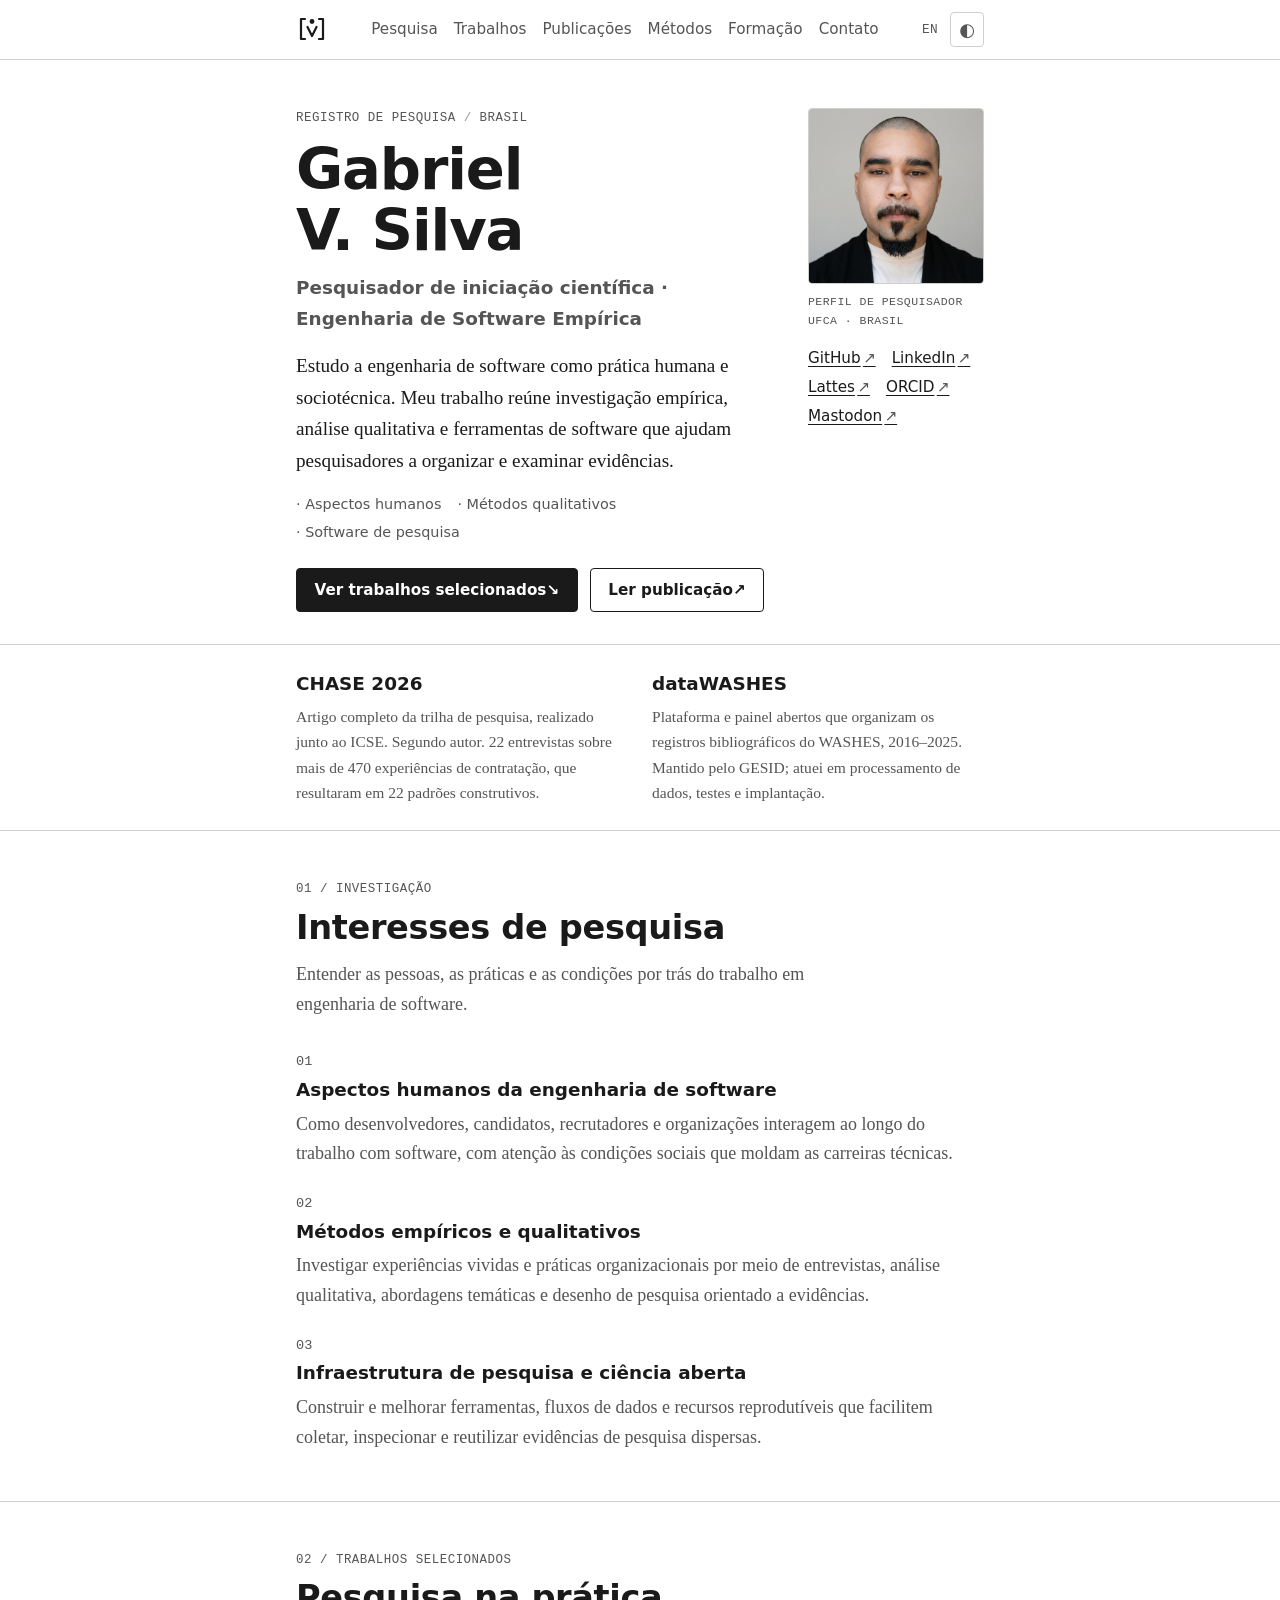
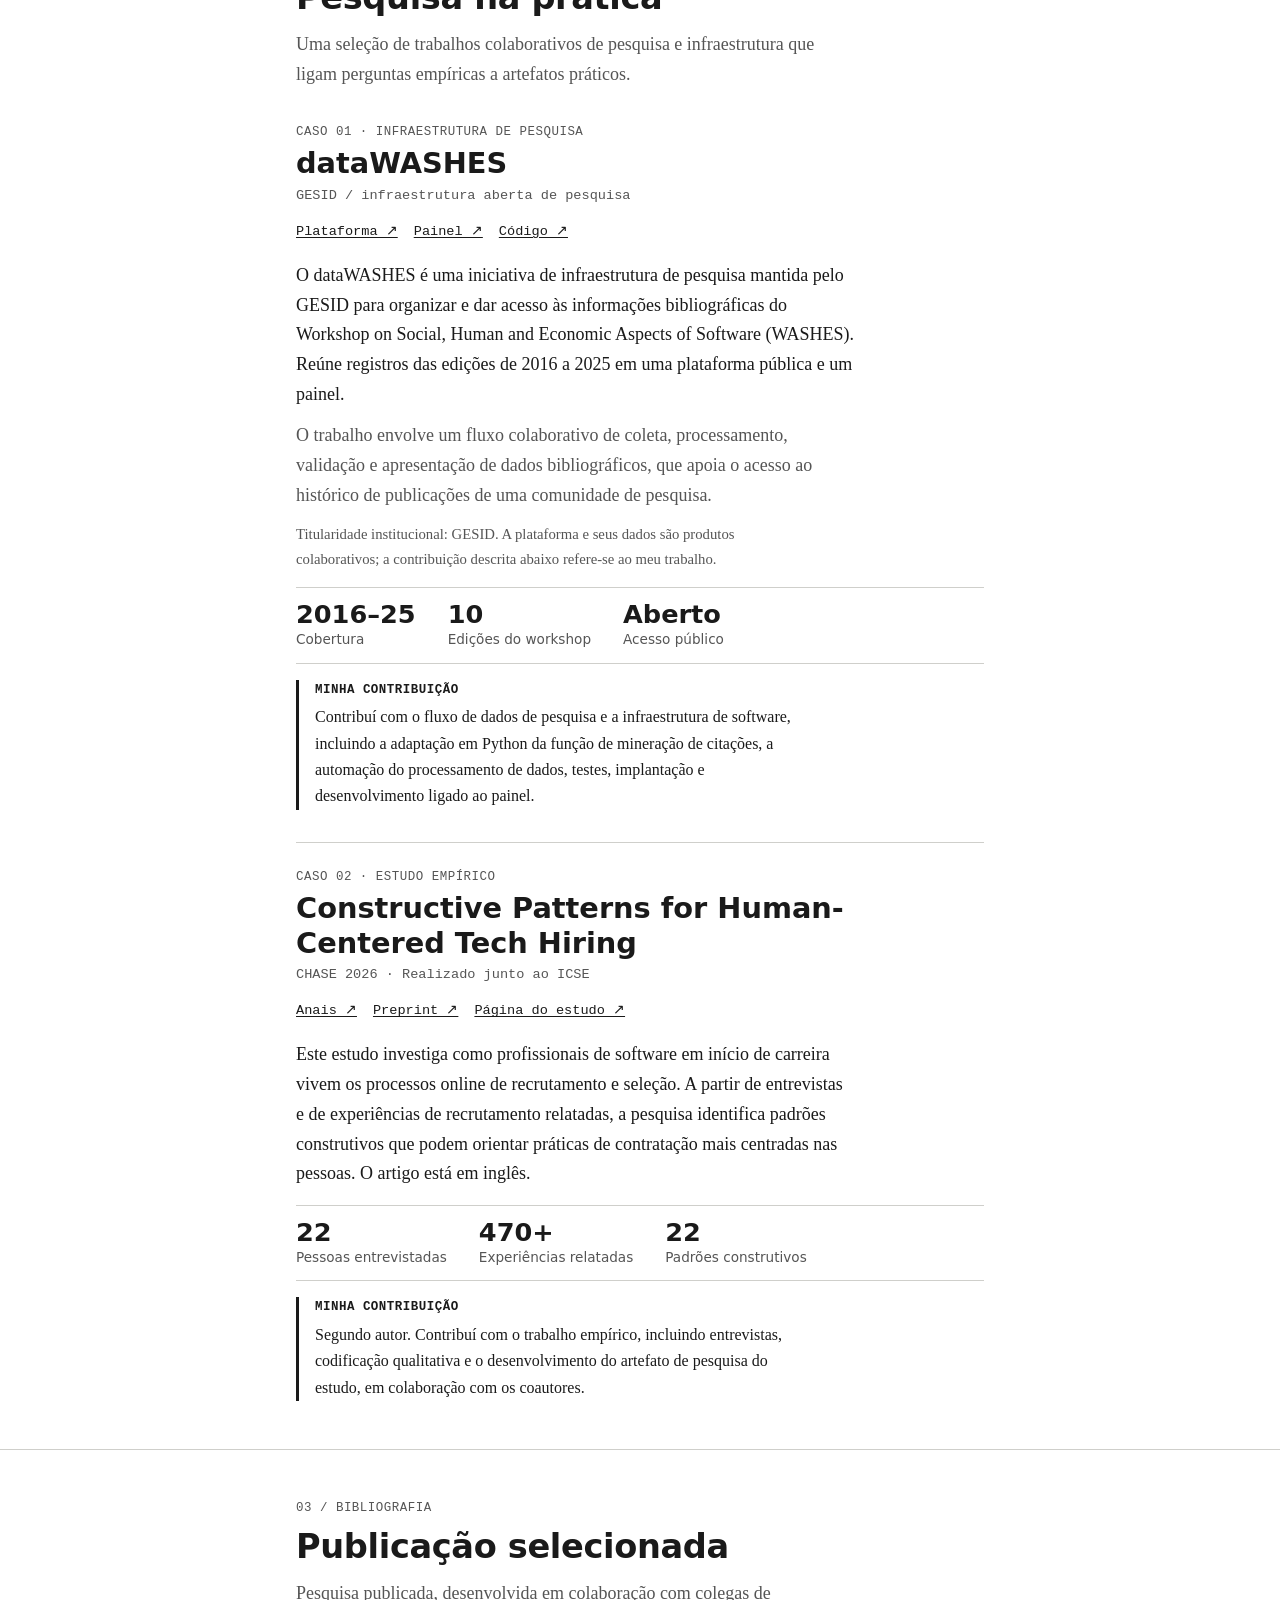
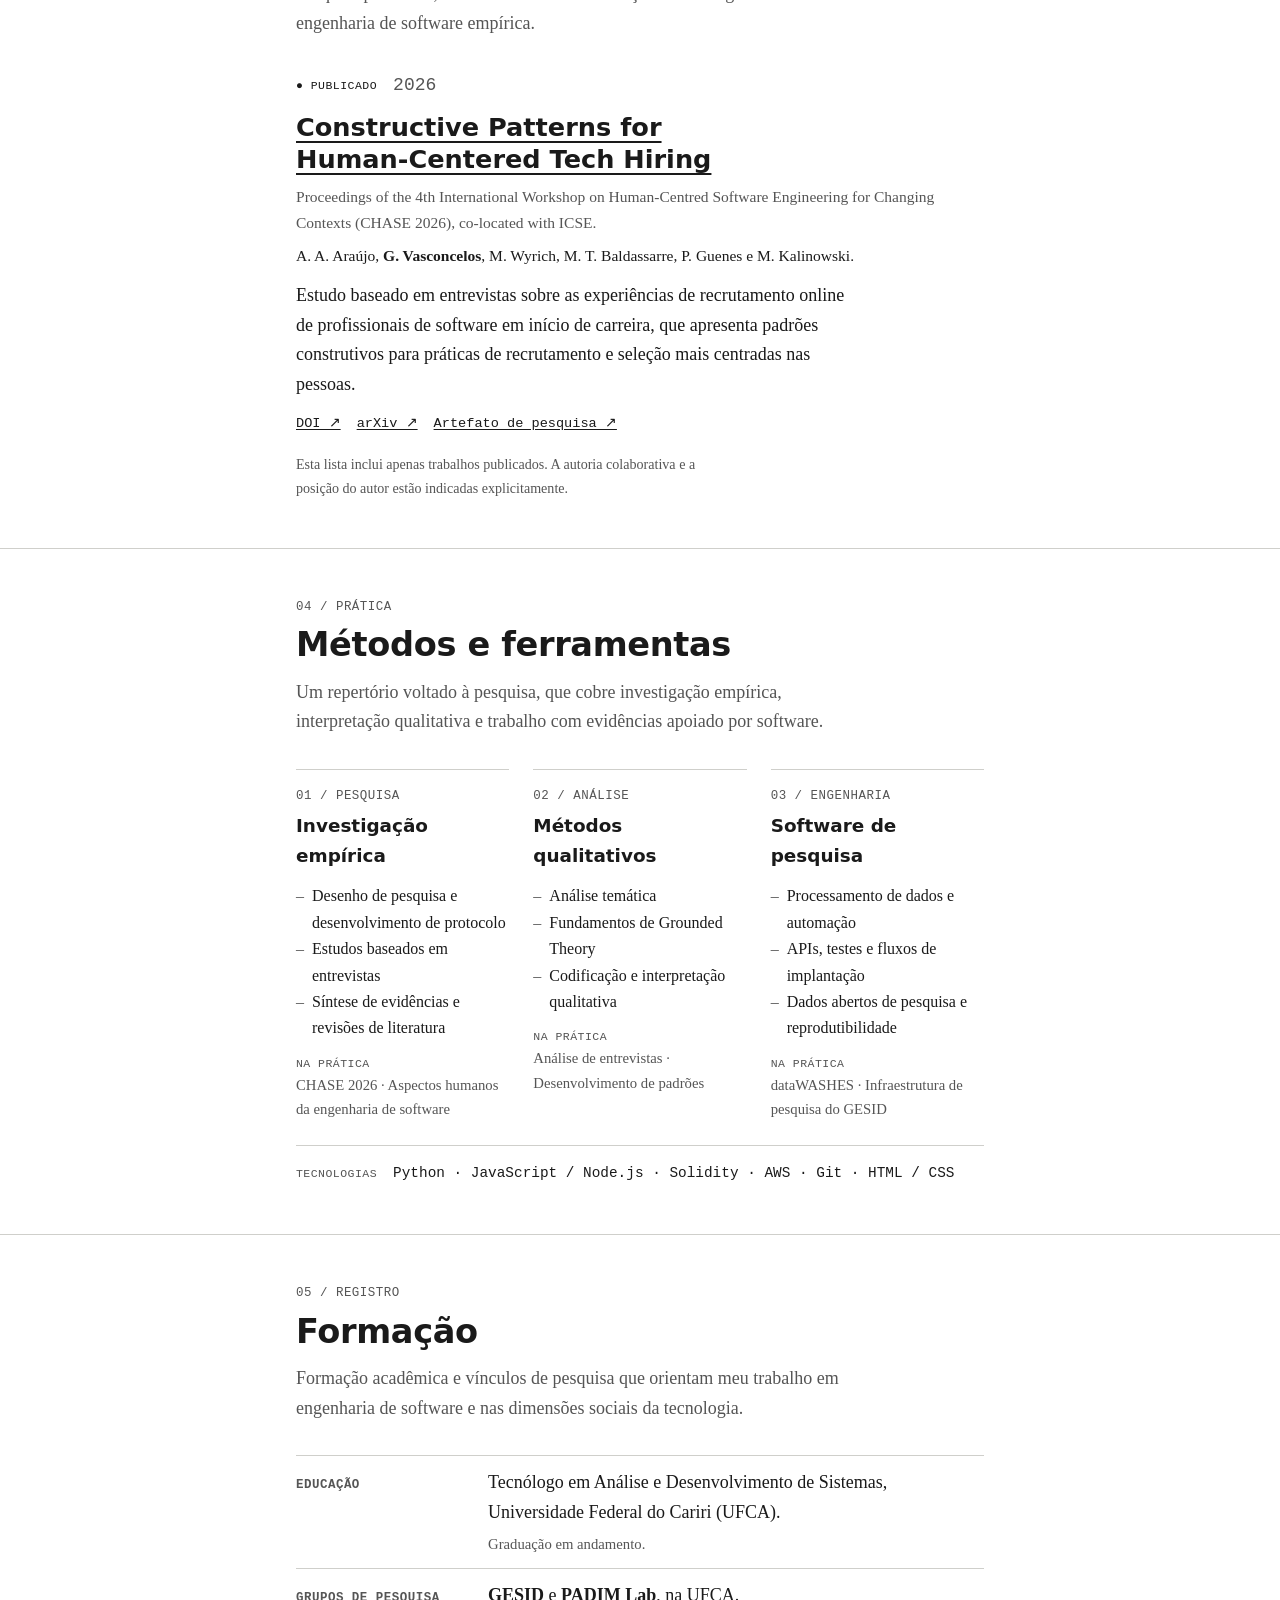
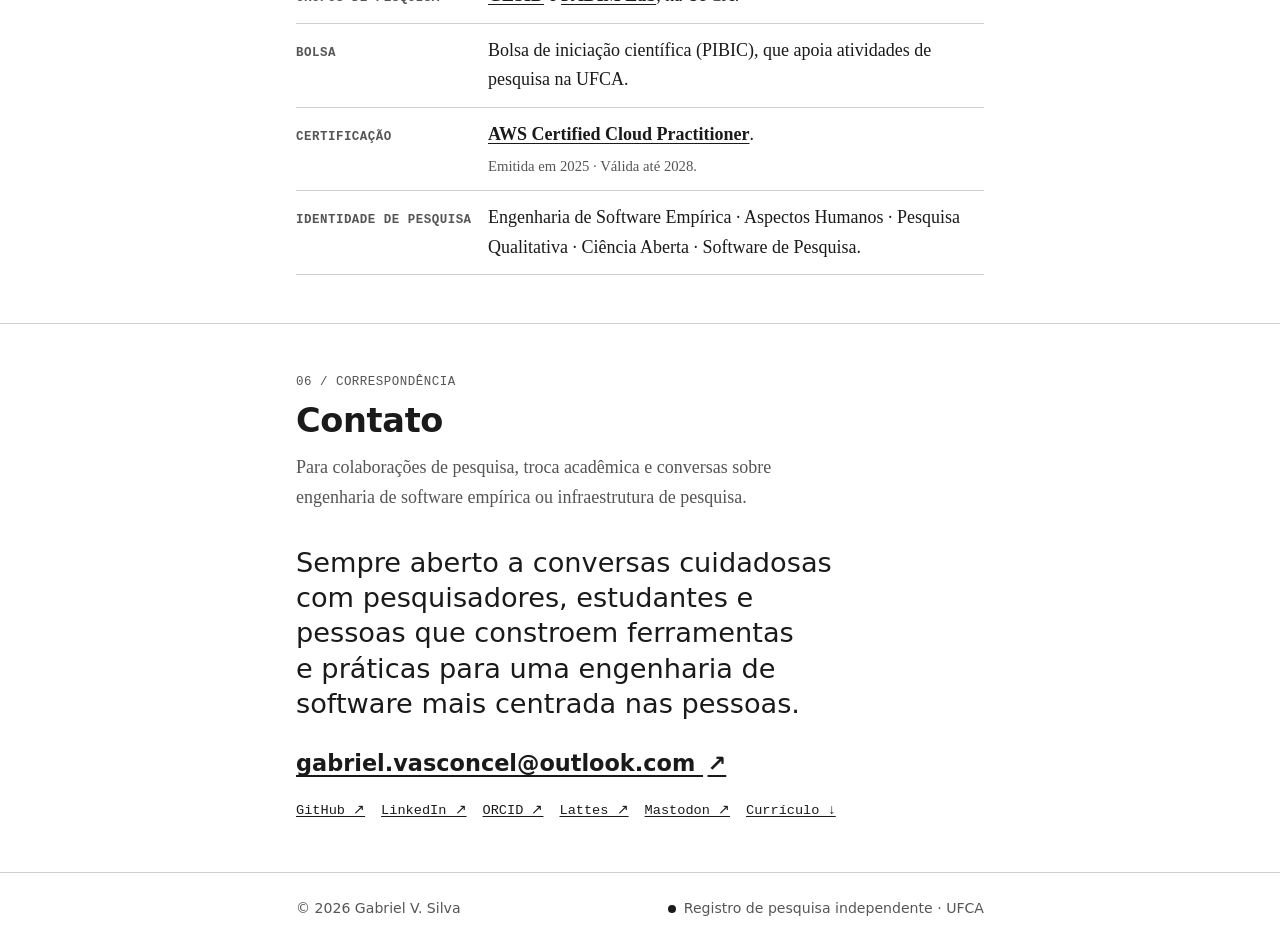
==== pt/index.html @ 4e1d201e "feat: EN first with PT switch and locale structure" ====
<!doctype html>
<html lang="pt-BR">
<head>
  <meta charset="utf-8">
  <meta name="viewport" content="width=device-width, initial-scale=1">
  <meta name="color-scheme" content="light dark">
  <meta name="theme-color" media="(prefers-color-scheme: light)" content="#FFFFFF">
  <meta name="theme-color" media="(prefers-color-scheme: dark)" content="#101010">
  <meta name="description" content="Gabriel V. Silva é pesquisador de iniciação científica na Universidade Federal do Cariri, com trabalho em engenharia de software empírica, aspectos humanos, métodos qualitativos e software de pesquisa.">

  <meta property="og:type" content="website">
  <meta property="og:locale" content="pt_BR">
  <meta property="og:title" content="Gabriel V. Silva">
  <meta property="og:description" content="Engenharia de Software Empírica · Aspectos Humanos · Software de Pesquisa · Ciência Aberta">
  <meta property="og:url" content="https://vasconcel.github.io/pt/">
  <meta property="og:image" content="https://vasconcel.github.io/assets/og-image.png">
  <meta property="og:image:width" content="1200">
  <meta property="og:image:height" content="630">
  <meta property="og:image:alt" content="Gabriel V. Silva — Pesquisa e Software">
  <meta name="twitter:card" content="summary_large_image">

  <link rel="canonical" href="https://vasconcel.github.io/pt/">
  <link rel="alternate" hreflang="en" href="https://vasconcel.github.io/">
  <link rel="alternate" hreflang="pt-BR" href="https://vasconcel.github.io/pt/">
  <link rel="alternate" hreflang="x-default" href="https://vasconcel.github.io/">
  <link rel="icon" href="../assets/favicon.svg" type="image/svg+xml">

  <!-- Aplica o tema salvo antes da pintura (evita "piscar" ao trocar de tema) -->
  <script>
    try {
      var t = localStorage.getItem("theme");
      if (t === "light" || t === "dark") document.documentElement.setAttribute("data-theme", t);
    } catch (e) {}
  </script>

  <link rel="stylesheet" href="../assets/styles.css">
  <title>Gabriel V. Silva</title>

  <script type="application/ld+json">
  {
    "@context": "https://schema.org",
    "@graph": [
      {
        "@type": "Person",
        "@id": "https://vasconcel.github.io/#person",
        "name": "Gabriel V. Silva",
        "alternateName": "G. Vasconcelos",
        "url": "https://vasconcel.github.io/pt/",
        "email": "mailto:gabriel.vasconcel@outlook.com",
        "jobTitle": "Pesquisador de iniciação científica",
        "description": "Pesquisador de iniciação científica em engenharia de software empírica, aspectos humanos, métodos qualitativos e software de pesquisa.",
        "affiliation": { "@type": "CollegeOrUniversity", "name": "Universidade Federal do Cariri (UFCA)" },
        "knowsAbout": ["Engenharia de Software Empírica", "Aspectos Humanos da Engenharia de Software", "Pesquisa Qualitativa", "Ciência Aberta", "Software de Pesquisa"],
        "sameAs": [
          "https://github.com/vasconcel",
          "https://www.linkedin.com/in/vasconcel/",
          "https://orcid.org/0009-0005-1736-354X",
          "http://lattes.cnpq.br/7193014410256740",
          "https://mastodon.com.br/@vasconcel"
        ]
      },
      {
        "@type": "ScholarlyArticle",
        "name": "Constructive Patterns for Human-Centered Tech Hiring",
        "datePublished": "2026",
        "inLanguage": "en",
        "url": "https://doi.org/10.1145/3794860.3794899",
        "sameAs": ["https://arxiv.org/abs/2602.13845"],
        "isPartOf": "Proceedings of the 4th International Workshop on Human-Centred Software Engineering for Changing Contexts (CHASE 2026)",
        "author": [
          { "@type": "Person", "name": "A. A. Araújo" },
          { "@id": "https://vasconcel.github.io/#person" },
          { "@type": "Person", "name": "M. Wyrich" },
          { "@type": "Person", "name": "M. T. Baldassarre" },
          { "@type": "Person", "name": "P. Guenes" },
          { "@type": "Person", "name": "M. Kalinowski" }
        ]
      }
    ]
  }
  </script>
</head>
<body>
  <a class="skip-link" href="#main">Ir para o conteúdo</a>

  <nav class="global-nav" aria-label="Navegação principal">
    <div class="container nav-inner">
      <a class="nav-brand" href="#top" aria-label="Gabriel V. Silva, voltar ao topo">
        <span class="nav-mark" aria-hidden="true">
          <svg viewBox="0 0 32 32" width="32" height="32" fill="none" stroke="currentColor" stroke-width="2.2" stroke-linecap="round" stroke-linejoin="round" focusable="false"><path d="M9 6H5v20h4"/><path d="M23 6h4v20h-4"/><path d="M11.5 14 16 23l4.5-9"/><circle cx="16" cy="8.5" r="2.4" fill="currentColor" stroke="none"/></svg>
        </span>
      </a>
      <div class="nav-links">
        <a href="#research">Pesquisa</a>
        <a href="#project">Trabalhos</a>
        <a href="#publications">Publicações</a>
        <a href="#capabilities">Métodos</a>
        <a href="#background">Formação</a>
        <a href="#contact">Contato</a>
      </div>
      <div class="nav-tools">
        <a class="lang-link" href="../" hreflang="en" lang="en" aria-label="Read in English" title="English">EN</a>
        <button class="theme-toggle" type="button" aria-label="Alternar tema de cores"><span aria-hidden="true">◐</span></button>
      </div>
    </div>
  </nav>

  <header class="hero" id="top">
    <div class="container hero-grid">
      <div class="hero-copy">
        <p class="kicker">Registro de pesquisa <span aria-hidden="true">/</span> Brasil</p>
        <h1 class="hero-title">Gabriel<br>V. Silva</h1>
        <p class="hero-role">Pesquisador de iniciação científica · Engenharia de Software Empírica</p>
        <p class="hero-statement">
          Estudo a engenharia de software como prática humana e sociotécnica. Meu trabalho reúne investigação empírica, análise qualitativa e ferramentas de software que ajudam pesquisadores a organizar e examinar evidências.
        </p>
        <ul class="hero-focus" aria-label="Áreas de pesquisa">
          <li>Aspectos humanos</li>
          <li>Métodos qualitativos</li>
          <li>Software de pesquisa</li>
        </ul>
        <div class="hero-actions">
          <a class="btn btn--primary" href="#project">Ver trabalhos selecionados <span aria-hidden="true">↘</span></a>
          <a class="btn btn--secondary" href="#publications">Ler publicação <span aria-hidden="true">↗</span></a>
          <!-- PLACEHOLDER: coloque o PDF do currículo em assets/cv.pdf -->
          <!--<a class="btn btn--ghost" href="../assets/cv.pdf" download>Baixar currículo (PDF) <span aria-hidden="true">↓</span></a> -->
        </div>
      </div>

      <aside class="hero-aside" aria-label="Perfil e registros externos">
        <figure class="portrait">
          <img class="portrait-img" src="../assets/profile.jpg" alt="Retrato de Gabriel V. Silva" width="720" height="720">
          <figcaption class="portrait-caption">
            <span>Perfil de pesquisador</span>
            <span>UFCA · Brasil</span>
          </figcaption>
        </figure>
        <div class="profile-links" aria-label="Perfis acadêmicos e profissionais">
          <a href="https://github.com/vasconcel" target="_blank" rel="me noopener noreferrer"><span>GitHub</span><span aria-hidden="true">↗</span></a>
          <a href="https://www.linkedin.com/in/vasconcel/" target="_blank" rel="me noopener noreferrer"><span>LinkedIn</span><span aria-hidden="true">↗</span></a>
          <a href="http://lattes.cnpq.br/7193014410256740" target="_blank" rel="noopener noreferrer"><span>Lattes</span><span aria-hidden="true">↗</span></a>
          <a href="https://orcid.org/0009-0005-1736-354X" target="_blank" rel="me noopener noreferrer"><span>ORCID</span><span aria-hidden="true">↗</span></a>
          <a href="https://mastodon.com.br/@vasconcel" target="_blank" rel="me noopener noreferrer"><span>Mastodon</span><span aria-hidden="true">↗</span></a>
        </div>
      </aside>
    </div>
  </header>

  <main id="main">
    <div class="proof" role="region" aria-label="Destaques">
      <div class="container">
        <ul class="proof-list">
          <li><strong>CHASE 2026</strong><span>Artigo completo da trilha de pesquisa, realizado junto ao ICSE. Segundo autor. 22 entrevistas sobre mais de 470 experiências de contratação, que resultaram em 22 padrões construtivos.</span></li>
          <li><strong>dataWASHES</strong><span>Plataforma e painel abertos que organizam os registros bibliográficos do WASHES, 2016–2025. Mantido pelo GESID; atuei em processamento de dados, testes e implantação.</span></li>
        </ul>
      </div>
    </div>

    <section class="section" id="research" aria-labelledby="research-title">
      <div class="container">
        <header class="section-head">
          <p class="section-kicker">01 / Investigação</p>
          <h2 class="section-title" id="research-title">Interesses de pesquisa</h2>
          <p class="section-lead">Entender as pessoas, as práticas e as condições por trás do trabalho em engenharia de software.</p>
        </header>

        <ol class="research-index">
          <li>
            <h3 class="index-title">Aspectos humanos da engenharia de software</h3>
            <p class="index-text">Como desenvolvedores, candidatos, recrutadores e organizações interagem ao longo do trabalho com software, com atenção às condições sociais que moldam as carreiras técnicas.</p>
          </li>
          <li>
            <h3 class="index-title">Métodos empíricos e qualitativos</h3>
            <p class="index-text">Investigar experiências vividas e práticas organizacionais por meio de entrevistas, análise qualitativa, abordagens temáticas e desenho de pesquisa orientado a evidências.</p>
          </li>
          <li>
            <h3 class="index-title">Infraestrutura de pesquisa e ciência aberta</h3>
            <p class="index-text">Construir e melhorar ferramentas, fluxos de dados e recursos reprodutíveis que facilitem coletar, inspecionar e reutilizar evidências de pesquisa dispersas.</p>
          </li>
        </ol>
      </div>
    </section>

    <section class="section" id="project" aria-labelledby="work-title">
      <div class="container">
        <header class="section-head">
          <p class="section-kicker">02 / Trabalhos selecionados</p>
          <h2 class="section-title" id="work-title">Pesquisa na prática</h2>
          <p class="section-lead">Uma seleção de trabalhos colaborativos de pesquisa e infraestrutura que ligam perguntas empíricas a artefatos práticos.</p>
        </header>

        <article class="project project--datawashes" aria-labelledby="datawashes-title">
          <header class="project-masthead">
            <div class="project-id">
              <p class="project-tag">Caso 01 · Infraestrutura de pesquisa</p>
              <h3 class="project-name" id="datawashes-title">dataWASHES</h3>
              <p class="project-repo">GESID / infraestrutura aberta de pesquisa</p>
            </div>
            <div class="project-actions">
              <a class="link-arrow" href="https://datawashes.pythonanywhere.com/" target="_blank" rel="noopener noreferrer">Plataforma ↗</a>
              <a class="link-arrow" href="https://datawashes.pythonanywhere.com/dashboard" target="_blank" rel="noopener noreferrer">Painel ↗</a>
              <a class="link-arrow" href="https://github.com/gesid/dataWASHES" target="_blank" rel="noopener noreferrer">Código ↗</a>
            </div>
          </header>
          <div class="project-body">
            <p class="project-lede">
              O dataWASHES é uma iniciativa de infraestrutura de pesquisa mantida pelo GESID para organizar e dar acesso às informações bibliográficas do Workshop on Social, Human and Economic Aspects of Software (WASHES). Reúne registros das edições de 2016 a 2025 em uma plataforma pública e um painel.
            </p>
            <p class="project-pipeline">
              O trabalho envolve um fluxo colaborativo de coleta, processamento, validação e apresentação de dados bibliográficos, que apoia o acesso ao histórico de publicações de uma comunidade de pesquisa.
            </p>
            <p class="project-attribution">Titularidade institucional: GESID. A plataforma e seus dados são produtos colaborativos; a contribuição descrita abaixo refere-se ao meu trabalho.</p>
          </div>
          <dl class="project-stats" aria-label="Cobertura do projeto">
            <div class="stat"><dt>Cobertura</dt><dd>2016–25</dd></div>
            <div class="stat"><dt>Edições do workshop</dt><dd>10</dd></div>
            <div class="stat"><dt>Acesso público</dt><dd>Aberto</dd></div>
          </dl>
          <div class="project-role">
            <div class="project-role-head">
              <p class="project-role-label">Minha contribuição</p>
              <p class="project-role-text">Contribuí com o fluxo de dados de pesquisa e a infraestrutura de software, incluindo a adaptação em Python da função de mineração de citações, a automação do processamento de dados, testes, implantação e desenvolvimento ligado ao painel.</p>
            </div>
          </div>
        </article>

        <article class="project project--paper" aria-labelledby="chase-title">
          <header class="project-masthead">
            <div class="project-id">
              <p class="project-tag">Caso 02 · Estudo empírico</p>
              <h3 class="project-name" id="chase-title">Constructive Patterns for Human-Centered Tech Hiring</h3>
              <p class="project-repo">CHASE 2026 · Realizado junto ao ICSE</p>
            </div>
            <div class="project-actions">
              <a class="link-arrow" href="https://doi.org/10.1145/3794860.3794899" target="_blank" rel="noopener noreferrer">Anais ↗</a>
              <a class="link-arrow" href="https://arxiv.org/abs/2602.13845" target="_blank" rel="noopener noreferrer">Preprint ↗</a>
              <a class="link-arrow" href="https://gesid.github.io/papers/swe-cps-hiring/" target="_blank" rel="noopener noreferrer">Página do estudo ↗</a>
            </div>
          </header>
          <div class="project-body">
            <p class="project-lede">
              Este estudo investiga como profissionais de software em início de carreira vivem os processos online de recrutamento e seleção. A partir de entrevistas e de experiências de recrutamento relatadas, a pesquisa identifica padrões construtivos que podem orientar práticas de contratação mais centradas nas pessoas. O artigo está em inglês.
            </p>
            <dl class="study-figures" aria-label="Visão geral do estudo">
              <div class="figure"><dt>Pessoas entrevistadas</dt><dd>22</dd></div>
              <div class="figure"><dt>Experiências relatadas</dt><dd>470+</dd></div>
              <div class="figure"><dt>Padrões construtivos</dt><dd>22</dd></div>
            </dl>
          </div>
          <div class="project-role">
            <div class="project-role-head">
              <p class="project-role-label">Minha contribuição</p>
              <p class="project-role-text">Segundo autor. Contribuí com o trabalho empírico, incluindo entrevistas, codificação qualitativa e o desenvolvimento do artefato de pesquisa do estudo, em colaboração com os coautores.</p>
            </div>
          </div>
        </article>
      </div>
    </section>

    <section class="section" id="publications" aria-labelledby="publications-title">
      <div class="container">
        <header class="section-head">
          <p class="section-kicker">03 / Bibliografia</p>
          <h2 class="section-title" id="publications-title">Publicação selecionada</h2>
          <p class="section-lead">Pesquisa publicada, desenvolvida em colaboração com colegas de engenharia de software empírica.</p>
        </header>

        <ol class="publication-list">
          <li class="publication">
            <div class="pub-rail">
              <span class="status status--published">Publicado</span>
              <span class="pub-year">2026</span>
            </div>
            <div class="pub-main">
              <h3 class="pub-title"><a href="https://doi.org/10.1145/3794860.3794899" target="_blank" rel="noopener noreferrer" hreflang="en" lang="en">Constructive Patterns for Human-Centered Tech Hiring</a></h3>
              <p class="pub-venue" lang="en">Proceedings of the 4th International Workshop on Human-Centred Software Engineering for Changing Contexts (CHASE 2026), co-located with ICSE.</p>
              <p class="pub-authors">A. A. Araújo, <strong>G. Vasconcelos</strong>, M. Wyrich, M. T. Baldassarre, P. Guenes e M. Kalinowski.</p>
              <p class="pub-abstract">Estudo baseado em entrevistas sobre as experiências de recrutamento online de profissionais de software em início de carreira, que apresenta padrões construtivos para práticas de recrutamento e seleção mais centradas nas pessoas.</p>
              <div class="entry-links">
                <a class="link-arrow" href="https://doi.org/10.1145/3794860.3794899" target="_blank" rel="noopener noreferrer">DOI ↗</a>
                <a class="link-arrow" href="https://arxiv.org/abs/2602.13845" target="_blank" rel="noopener noreferrer">arXiv ↗</a>
                <a class="link-arrow" href="https://gesid.github.io/papers/swe-cps-hiring/" target="_blank" rel="noopener noreferrer">Artefato de pesquisa ↗</a>
              </div>
            </div>
          </li>
        </ol>
        <p class="pub-note">Esta lista inclui apenas trabalhos publicados. A autoria colaborativa e a posição do autor estão indicadas explicitamente.</p>
      </div>
    </section>

    <section class="section" id="capabilities" aria-labelledby="capabilities-title">
      <div class="container">
        <header class="section-head">
          <p class="section-kicker">04 / Prática</p>
          <h2 class="section-title" id="capabilities-title">Métodos e ferramentas</h2>
          <p class="section-lead">Um repertório voltado à pesquisa, que cobre investigação empírica, interpretação qualitativa e trabalho com evidências apoiado por software.</p>
        </header>

        <div class="capability-list">
          <article class="capability">
            <div class="capability-head">
              <p class="capability-index">01 / Pesquisa</p>
              <h3 class="capability-title">Investigação empírica</h3>
            </div>
            <ul class="capability-items">
              <li>Desenho de pesquisa e desenvolvimento de protocolo</li>
              <li>Estudos baseados em entrevistas</li>
              <li>Síntese de evidências e revisões de literatura</li>
            </ul>
            <p class="capability-evidence"><span>Na prática</span>CHASE 2026 · Aspectos humanos da engenharia de software</p>
          </article>

          <article class="capability">
            <div class="capability-head">
              <p class="capability-index">02 / Análise</p>
              <h3 class="capability-title">Métodos qualitativos</h3>
            </div>
            <ul class="capability-items">
              <li>Análise temática</li>
              <li>Fundamentos de Grounded Theory</li>
              <li>Codificação e interpretação qualitativa</li>
            </ul>
            <p class="capability-evidence"><span>Na prática</span>Análise de entrevistas · Desenvolvimento de padrões</p>
          </article>

          <article class="capability">
            <div class="capability-head">
              <p class="capability-index">03 / Engenharia</p>
              <h3 class="capability-title">Software de pesquisa</h3>
            </div>
            <ul class="capability-items">
              <li>Processamento de dados e automação</li>
              <li>APIs, testes e fluxos de implantação</li>
              <li>Dados abertos de pesquisa e reprodutibilidade</li>
            </ul>
            <p class="capability-evidence"><span>Na prática</span>dataWASHES · Infraestrutura de pesquisa do GESID</p>
          </article>
        </div>

        <p class="tools-line"><span>Tecnologias</span> Python · JavaScript / Node.js · Solidity · AWS · Git · HTML / CSS</p>
      </div>
    </section>

    <section class="section" id="background" aria-labelledby="background-title">
      <div class="container">
        <header class="section-head">
          <p class="section-kicker">05 / Registro</p>
          <h2 class="section-title" id="background-title">Formação</h2>
          <p class="section-lead">Formação acadêmica e vínculos de pesquisa que orientam meu trabalho em engenharia de software e nas dimensões sociais da tecnologia.</p>
        </header>

        <div class="facts">
          <div class="fact">
            <h3 class="fact-label">Educação</h3>
            <p class="fact-value">Tecnólogo em Análise e Desenvolvimento de Sistemas, Universidade Federal do Cariri (UFCA). <span class="fact-note">Graduação em andamento.</span></p>
          </div>
          <div class="fact">
            <h3 class="fact-label">Grupos de pesquisa</h3>
            <p class="fact-value"><a class="fact-link" href="https://gesid.github.io/" target="_blank" rel="noopener noreferrer">GESID</a> e <a class="fact-link" href="http://dgp.cnpq.br/dgp/espelhogrupo/790337" target="_blank" rel="noopener noreferrer">PADIM Lab</a>, na UFCA.</p>
          </div>
          <div class="fact">
            <h3 class="fact-label">Bolsa</h3>
            <p class="fact-value">Bolsa de iniciação científica (PIBIC), que apoia atividades de pesquisa na UFCA.</p>
          </div>
          <div class="fact">
            <h3 class="fact-label">Certificação</h3>
            <p class="fact-value"><a class="fact-link" href="https://www.credly.com/badges/2e2439c9-6cc6-4401-9c5e-c247107fe72a/public_url" target="_blank" rel="noopener noreferrer">AWS Certified Cloud Practitioner</a>. <span class="fact-note">Emitida em 2025 · Válida até 2028.</span></p>
          </div>
          <div class="fact">
            <h3 class="fact-label">Identidade de pesquisa</h3>
            <p class="fact-value">Engenharia de Software Empírica · Aspectos Humanos · Pesquisa Qualitativa · Ciência Aberta · Software de Pesquisa.</p>
          </div>
        </div>
      </div>
    </section>

    <section class="section section--contact" id="contact" aria-labelledby="contact-title">
      <div class="container">
        <header class="section-head">
          <p class="section-kicker">06 / Correspondência</p>
          <h2 class="section-title" id="contact-title">Contato</h2>
          <p class="section-lead">Para colaborações de pesquisa, troca acadêmica e conversas sobre engenharia de software empírica ou infraestrutura de pesquisa.</p>
        </header>
        <p class="closing-line">Sempre aberto a conversas cuidadosas com pesquisadores, estudantes e pessoas que constroem ferramentas e práticas para uma engenharia de software mais centrada nas pessoas.</p>
        <p class="closing-email"><a class="email-link" href="mailto:gabriel.vasconcel@outlook.com">gabriel.vasconcel@outlook.com <span class="email-link-icon" aria-hidden="true">↗</span></a></p>
        <div class="closing-links" aria-label="Outros perfis">
          <a class="link-arrow" href="https://github.com/vasconcel" target="_blank" rel="me noopener noreferrer">GitHub ↗</a>
          <a class="link-arrow" href="https://www.linkedin.com/in/vasconcel/" target="_blank" rel="me noopener noreferrer">LinkedIn ↗</a>
          <a class="link-arrow" href="https://orcid.org/0009-0005-1736-354X" target="_blank" rel="me noopener noreferrer">ORCID ↗</a>
          <a class="link-arrow" href="http://lattes.cnpq.br/7193014410256740" target="_blank" rel="noopener noreferrer">Lattes ↗</a>
          <a class="link-arrow" href="https://mastodon.com.br/@vasconcel" target="_blank" rel="me noopener noreferrer">Mastodon ↗</a>
          <a class="link-arrow" href="../assets/cv.pdf" download>Currículo ↓</a>
        </div>
      </div>
    </section>
  </main>

  <footer class="site-footer">
    <div class="container footer-inner">
      <p>© <span id="year">2026</span> Gabriel V. Silva</p>
      <p class="footer-status"><span aria-hidden="true"></span> Registro de pesquisa independente · UFCA</p>
    </div>
  </footer>

  <script src="../scripts/main.js"></script>
</body>
</html>
---- assets/styles.css ----
/* ==========================================================================
   Gabriel V. Silva — Research & Software
   Direção: TEXTO PRIMEIRO

   Princípios (herdados da discussão sobre soberania digital):
   - Nenhuma requisição externa: fontes do sistema, sem webfonts.
   - Uma coluna de leitura, medida confortável, hierarquia por tipografia.
   - Monocromático: sem cor de destaque. Links se distinguem pelo
     sublinhado; hierarquia vem da tipografia. Sem gradiente, sombra,
     blur ou animação.
   - Tema claro/escuro pelo sistema (prefers-color-scheme). O atributo
     data-theme continua funcionando se o botão de tema for mantido.
   - Pesado só o que precisa: este arquivo cabe em poucos KB.
   - Os nomes de classe seguem os do CSS anterior (HTML sem alterações).

   Índice
   01. Tokens
   02. Base e tipografia
   03. Layout e seções
   04. Navegação
   05. Botões e links de registro
   06. Hero
   07. Faixa de provas
   08. Pesquisa
   09. Projetos
   10. Publicações
   11. Métodos e ferramentas
   12. Formação
   13. Contato e rodapé
   14. Acessibilidade e impressão
   ========================================================================== */

/* 01. TOKENS ------------------------------------------------------------- */
:root {
  color-scheme: light dark;

  --bg: #ffffff;
  --surface: #f5f5f4;
  --text: #1a1a1a;
  --text-muted: #555555;
  --border: #cfcfcb;
  --accent: #1a1a1a;
  --accent-hover: #000000;
  --btn-bg: #1a1a1a;
  --btn-fg: #ffffff;
  --success: #1a1a1a;

  --font-text: Charter, "Bitstream Charter", "Sitka Text", Cambria, Georgia, serif;
  --font-ui: system-ui, -apple-system, "Segoe UI", Roboto, "Helvetica Neue", Arial, sans-serif;
  --font-mono: ui-monospace, SFMono-Regular, Menlo, Consolas, monospace;

  --space-1: 0.25rem;
  --space-2: 0.5rem;
  --space-3: 0.75rem;
  --space-4: 1rem;
  --space-5: 1.5rem;
  --space-6: 2rem;
  --space-7: 3rem;
  --radius: 4px;
  --measure: 62ch;
  --container: 46rem;
  --gutter: clamp(1rem, 5vw, 1.5rem);
}

@media (prefers-color-scheme: dark) {
  :root:not([data-theme="light"]) {
    --bg: #101010;
    --surface: #1a1a19;
    --text: #e8e8e6;
    --text-muted: #a3a3a0;
    --border: #3a3a38;
    --accent: #e8e8e6;
    --accent-hover: #ffffff;
    --btn-bg: #e8e8e6;
    --btn-fg: #101010;
    --success: #e8e8e6;
  }
}

:root[data-theme="dark"] {
  color-scheme: dark;
  --bg: #101010;
  --surface: #1a1a19;
  --text: #e8e8e6;
  --text-muted: #a3a3a0;
  --border: #3a3a38;
  --accent: #e8e8e6;
  --accent-hover: #ffffff;
  --btn-bg: #e8e8e6;
  --btn-fg: #101010;
  --success: #e8e8e6;
}

:root[data-theme="light"] { color-scheme: light; }

/* 02. BASE E TIPOGRAFIA -------------------------------------------------- */
*,
*::before,
*::after { box-sizing: border-box; }

html {
  -webkit-text-size-adjust: 100%;
  text-size-adjust: 100%;
}

body {
  margin: 0;
  background: var(--bg);
  color: var(--text);
  font-family: var(--font-text);
  font-size: 1.125rem;
  line-height: 1.65;
  overflow-wrap: break-word;
}

h1, h2, h3, p, ul, ol, dl, dd, figure { margin: 0; padding: 0; }
ul, ol { list-style: none; }
img { display: block; max-width: 100%; height: auto; }
button { font: inherit; }
strong { font-weight: 700; }

a {
  color: var(--accent);
  text-decoration: underline;
  text-underline-offset: 0.18em;
}
a:hover {
  color: var(--accent-hover);
  text-decoration-thickness: 2px;
}

:focus-visible {
  outline: 2px solid var(--accent);
  outline-offset: 3px;
}

.skip-link {
  position: absolute;
  left: var(--space-4);
  top: -5rem;
  z-index: 10;
  padding: var(--space-2) var(--space-4);
  background: var(--text);
  color: var(--bg);
  font-family: var(--font-ui);
  font-weight: 600;
}
.skip-link:focus { top: var(--space-3); }

/* Rótulos pequenos (kicker, tags, índices) */
.kicker,
.section-kicker,
.project-tag,
.capability-index,
.project-role-label,
.fact-label {
  font-family: var(--font-mono);
  font-size: 0.78rem;
  letter-spacing: 0.04em;
  text-transform: uppercase;
  color: var(--text-muted);
}

/* 03. LAYOUT E SEÇÕES ---------------------------------------------------- */
.container {
  width: 100%;
  max-width: var(--container);
  margin-inline: auto;
  padding-inline: var(--gutter);
}

.section {
  padding-block: var(--space-7);
  border-top: 1px solid var(--border);
}

.section-head { margin-bottom: var(--space-6); }
.section-kicker { display: block; margin-bottom: var(--space-2); }
.section-title {
  font-family: var(--font-ui);
  font-size: clamp(1.6rem, 5vw, 2.1rem);
  font-weight: 700;
  line-height: 1.2;
  letter-spacing: -0.01em;
  text-wrap: balance;
}
.section-lead {
  max-width: var(--measure);
  margin-top: var(--space-3);
  color: var(--text-muted);
}

/* 04. NAVEGAÇÃO ---------------------------------------------------------- */
.global-nav {
  border-bottom: 1px solid var(--border);
  font-family: var(--font-ui);
}
.nav-inner {
  display: flex;
  flex-wrap: wrap;
  align-items: center;
  justify-content: space-between;
  gap: var(--space-2) var(--space-4);
  padding-block: var(--space-3);
}
.nav-brand {
  display: inline-flex;
  align-items: center;
  gap: var(--space-2);
  color: var(--text);
  text-decoration: none;
  font-weight: 650;
}
.nav-brand:hover { color: var(--text); text-decoration: underline; }
.nav-brand { order: 1; }
.nav-mark { display: inline-flex; color: var(--text); }
.nav-mark svg { width: 2rem; height: 2rem; }
.nav-links {
  order: 3;
  display: flex;
  flex-wrap: wrap;
  gap: var(--space-1) var(--space-4);
  width: 100%;
}
.nav-links a {
  color: var(--text-muted);
  font-size: 0.95rem;
  text-decoration: none;
}
.nav-links a:hover { color: var(--text); text-decoration: underline; }
.nav-links a.is-active { color: var(--text); text-decoration: underline; }

.theme-toggle {
  padding: 0.1rem 0.5rem;
  border: 1px solid var(--border);
  border-radius: var(--radius);
  background: transparent;
  color: var(--text-muted);
  cursor: pointer;
}
.theme-toggle:hover { color: var(--text); border-color: var(--text-muted); }

/* Idioma + tema, agrupados à direita */
.nav-tools {
  order: 2;
  display: flex;
  align-items: center;
  gap: var(--space-3);
}
.lang-link {
  font-family: var(--font-mono);
  font-size: 0.8rem;
  letter-spacing: 0.04em;
  text-transform: uppercase;
  color: var(--text-muted);
  text-decoration: none;
}
.lang-link:hover { color: var(--text); text-decoration: underline; }

@media (min-width: 640px) {
  .nav-links { order: 2; width: auto; }
  .nav-tools { order: 3; }
}

/* 05. BOTÕES E LINKS DE REGISTRO ---------------------------------------- */
.btn {
  display: inline-flex;
  align-items: center;
  justify-content: center;
  min-height: 2.75rem;
  padding: 0.5rem 1.1rem;
  border: 1px solid var(--text);
  border-radius: var(--radius);
  background: transparent;
  color: var(--text);
  font-family: var(--font-ui);
  font-size: 0.95rem;
  font-weight: 600;
  text-decoration: none;
  cursor: pointer;
}
.btn:hover { background: var(--surface); color: var(--text); }
.btn--primary {
  background: var(--btn-bg);
  border-color: var(--btn-bg);
  color: var(--btn-fg);
}
.btn--primary:hover { background: var(--accent-hover); border-color: var(--accent-hover); color: var(--btn-fg); }
.btn--ghost { border-color: transparent; text-decoration: underline; }
.btn--ghost:hover { background: transparent; color: var(--accent); }

.link-arrow {
  display: inline-block;
  padding: 0.1rem 0;
  font-family: var(--font-mono);
  font-size: 0.85rem;
}

/* 06. HERO --------------------------------------------------------------- */
.hero { padding-block: var(--space-7) var(--space-6); }
.hero-grid { display: grid; gap: var(--space-6); }
.hero-copy { min-width: 0; }
.kicker { display: block; margin-bottom: var(--space-3); }
.kicker span { opacity: 0.6; }

.hero-title {
  font-family: var(--font-ui);
  font-size: clamp(2.4rem, 9vw, 3.6rem);
  font-weight: 700;
  line-height: 1.05;
  letter-spacing: -0.02em;
}
.hero-role {
  margin-top: var(--space-3);
  font-family: var(--font-ui);
  font-size: 1.15rem;
  font-weight: 600;
  color: var(--text-muted);
}
.hero-statement {
  max-width: var(--measure);
  margin-top: var(--space-4);
  font-size: 1.2rem;
  text-wrap: pretty;
}
.hero-focus {
  display: flex;
  flex-wrap: wrap;
  gap: var(--space-1) var(--space-4);
  margin-top: var(--space-4);
  font-family: var(--font-ui);
  font-size: 0.9rem;
  color: var(--text-muted);
}
.hero-focus li::before { content: "· "; }
.hero-actions {
  display: flex;
  flex-wrap: wrap;
  align-items: center;
  gap: var(--space-3);
  margin-top: var(--space-5);
}

.hero-aside { display: grid; gap: var(--space-4); }
.portrait { max-width: 11rem; }
.portrait-img {
  width: 100%;
  aspect-ratio: 1 / 1;
  object-fit: cover;
  border: 1px solid var(--border);
  border-radius: var(--radius);
  background: var(--surface);
}
.portrait-img.is-missing { visibility: hidden; }
.portrait-caption {
  margin-top: var(--space-2);
  font-family: var(--font-mono);
  font-size: 0.72rem;
  letter-spacing: 0.04em;
  text-transform: uppercase;
  color: var(--text-muted);
}

.profile-links {
  display: flex;
  flex-wrap: wrap;
  gap: var(--space-1) var(--space-4);
  font-family: var(--font-ui);
  font-size: 0.95rem;
}
.profile-links a { color: var(--accent); }
.profile-links a span:last-child { margin-left: 0.15em; color: var(--text-muted); }

@media (min-width: 720px) {
  .hero-grid { grid-template-columns: minmax(0, 1fr) 11rem; align-items: start; }
}

/* 07. FAIXA DE PROVAS ---------------------------------------------------- */
.proof { border-top: 1px solid var(--border); }
.proof-list { display: grid; gap: var(--space-4); padding-block: var(--space-5); }
.proof-list li { display: flex; flex-direction: column; gap: var(--space-1); }
.proof-list strong {
  font-family: var(--font-ui);
  font-size: 1.15rem;
}
.proof-list span { max-width: 52ch; color: var(--text-muted); font-size: 0.97rem; }

@media (min-width: 640px) {
  .proof-list { grid-template-columns: repeat(2, minmax(0, 1fr)); gap: var(--space-5); }
}

/* 08. PESQUISA ----------------------------------------------------------- */
.research-index { counter-reset: idx; display: grid; gap: var(--space-5); }
.research-index li { counter-increment: idx; }
.research-index li::before {
  content: counter(idx, decimal-leading-zero);
  display: block;
  margin-bottom: var(--space-1);
  font-family: var(--font-mono);
  font-size: 0.85rem;
  color: var(--text-muted);
}
.index-title {
  font-family: var(--font-ui);
  font-size: 1.15rem;
  font-weight: 650;
  line-height: 1.3;
}
.index-text { margin-top: var(--space-2); color: var(--text-muted); }

/* 09. PROJETOS ----------------------------------------------------------- */
.project { border-top: 1px solid var(--border); padding-top: var(--space-5); }
.project:first-of-type { border-top: 0; padding-top: 0; }
.project + .project { margin-top: var(--space-6); }

.project-masthead { display: grid; gap: var(--space-3); margin-bottom: var(--space-4); }
.project-tag { margin-bottom: var(--space-1); }
.project-name {
  font-family: var(--font-ui);
  font-size: clamp(1.4rem, 4vw, 1.8rem);
  font-weight: 700;
  line-height: 1.2;
}
.project-repo {
  margin-top: var(--space-1);
  font-family: var(--font-mono);
  font-size: 0.85rem;
  color: var(--text-muted);
}
.project-actions { display: flex; flex-wrap: wrap; gap: var(--space-1) var(--space-4); }

.project-lede { max-width: var(--measure); }
.project-pipeline { max-width: var(--measure); margin-top: var(--space-3); color: var(--text-muted); }
.project-attribution {
  max-width: var(--measure);
  margin-top: var(--space-3);
  font-size: 0.92rem;
  color: var(--text-muted);
}

.project-stats,
.study-figures {
  display: flex;
  flex-wrap: wrap;
  gap: var(--space-3) var(--space-6);
  margin-top: var(--space-4);
  padding-block: var(--space-3);
  border-block: 1px solid var(--border);
}
.stat,
.figure { display: flex; flex-direction: column-reverse; }
.stat dt,
.figure dt { font-family: var(--font-ui); font-size: 0.85rem; color: var(--text-muted); }
.stat dd,
.figure dd {
  font-family: var(--font-ui);
  font-size: 1.6rem;
  font-weight: 700;
  line-height: 1.1;
}

.project-role {
  margin-top: var(--space-4);
  padding-left: var(--space-4);
  border-left: 3px solid var(--text);
}
.project-role-head { display: grid; gap: var(--space-1); }
.project-role-label { color: var(--text); font-weight: 600; }
.project-role-text { max-width: var(--measure); font-size: 1rem; }

/* 10. PUBLICAÇÕES -------------------------------------------------------- */
.publication-list { display: grid; gap: var(--space-6); }
.publication { display: grid; gap: var(--space-3); }
.pub-rail {
  display: flex;
  flex-wrap: wrap;
  align-items: center;
  gap: var(--space-2) var(--space-4);
}
.pub-main { min-width: 0; }
.status {
  font-family: var(--font-mono);
  font-size: 0.72rem;
  letter-spacing: 0.04em;
  text-transform: uppercase;
}
.status--published { color: var(--success); }
.status--published::before { content: "● "; }
.pub-year { font-family: var(--font-mono); color: var(--text-muted); }

.pub-title {
  font-family: var(--font-ui);
  font-size: clamp(1.3rem, 3.5vw, 1.6rem);
  font-weight: 700;
  line-height: 1.25;
  text-wrap: balance;
}
.pub-title a { color: var(--text); }
.pub-title a:hover { color: var(--accent); }
.pub-venue { margin-top: var(--space-2); color: var(--text-muted); font-size: 0.97rem; }
.pub-authors { margin-top: var(--space-2); font-size: 0.97rem; }
.pub-abstract { max-width: var(--measure); margin-top: var(--space-3); }
.entry-links { display: flex; flex-wrap: wrap; gap: var(--space-1) var(--space-4); margin-top: var(--space-3); }
.pub-note { max-width: var(--measure); margin-top: var(--space-4); font-size: 0.88rem; color: var(--text-muted); }

/* 11. MÉTODOS E FERRAMENTAS --------------------------------------------- */
.capability-list { display: grid; gap: var(--space-5); }
.capability { padding-top: var(--space-4); border-top: 1px solid var(--border); }
.capability-title {
  margin-top: var(--space-1);
  font-family: var(--font-ui);
  font-size: 1.15rem;
  font-weight: 650;
}
.capability-items { margin-top: var(--space-3); }
.capability-items li { padding-left: 1rem; position: relative; font-size: 1rem; }
.capability-items li::before { content: "–"; position: absolute; left: 0; color: var(--text-muted); }
.capability-evidence { margin-top: var(--space-3); font-size: 0.92rem; color: var(--text-muted); }
.capability-evidence span {
  display: block;
  font-family: var(--font-mono);
  font-size: 0.72rem;
  letter-spacing: 0.04em;
  text-transform: uppercase;
}

.tools-line {
  display: flex;
  flex-wrap: wrap;
  align-items: baseline;
  gap: var(--space-1) var(--space-4);
  margin-top: var(--space-5);
  padding-top: var(--space-4);
  border-top: 1px solid var(--border);
  font-family: var(--font-mono);
  font-size: 0.9rem;
}
.tools-line span {
  font-size: 0.72rem;
  letter-spacing: 0.04em;
  text-transform: uppercase;
  color: var(--text-muted);
}

@media (min-width: 720px) {
  .capability-list { grid-template-columns: repeat(3, minmax(0, 1fr)); gap: var(--space-5); }
}

/* 12. FORMAÇÃO ----------------------------------------------------------- */
.facts { border-top: 1px solid var(--border); }
.fact {
  display: grid;
  gap: var(--space-1);
  padding-block: var(--space-3);
  border-bottom: 1px solid var(--border);
}
.fact-value { max-width: var(--measure); }
.fact-note { display: block; margin-top: var(--space-1); font-size: 0.92rem; color: var(--text-muted); }
.fact-link { font-weight: 600; }

@media (min-width: 720px) {
  .fact { grid-template-columns: 11rem minmax(0, 1fr); gap: var(--space-4); align-items: baseline; }
}

/* 13. CONTATO E RODAPÉ --------------------------------------------------- */
.closing-line {
  max-width: 32ch;
  font-family: var(--font-ui);
  font-size: clamp(1.3rem, 4vw, 1.7rem);
  line-height: 1.3;
  text-wrap: balance;
}
.closing-email { margin-top: var(--space-5); }
.email-link {
  font-family: var(--font-ui);
  font-size: clamp(1.05rem, 4.5vw, 1.4rem);
  font-weight: 650;
  overflow-wrap: anywhere;
}
.email-link-icon { margin-left: 0.2em; }
.closing-links {
  display: flex;
  flex-wrap: wrap;
  gap: var(--space-1) var(--space-4);
  margin-top: var(--space-4);
  font-family: var(--font-ui);
}

.site-footer {
  padding-block: var(--space-5);
  border-top: 1px solid var(--border);
  font-family: var(--font-ui);
  font-size: 0.88rem;
  color: var(--text-muted);
}
.footer-inner {
  display: flex;
  flex-wrap: wrap;
  justify-content: space-between;
  gap: var(--space-2) var(--space-5);
}
.footer-status { display: inline-flex; align-items: center; gap: var(--space-2); }
.footer-status span {
  width: 0.5rem;
  height: 0.5rem;
  border-radius: 50%;
  background: var(--success);
}

/* 14. ACESSIBILIDADE E IMPRESSÃO ----------------------------------------- */
@media (prefers-reduced-motion: reduce) {
  html { scroll-behavior: auto; }
}

@media (forced-colors: active) {
  .btn, .nav-mark, .theme-toggle { border: 1px solid ButtonText; }
}

@media print {
  :root {
    --bg: #fff; --surface: #fff; --text: #000; --text-muted: #333;
    --border: #999; --accent: #000; --accent-hover: #000;
  }
  body { font-size: 11pt; }
  .global-nav, .skip-link, .hero-actions, .theme-toggle { display: none; }
  .section { padding-block: 1.25rem; }
  .project, .publication, .capability { break-inside: avoid; }
  .entry-links a::after,
  .project-actions a::after { content: " (" attr(href) ")"; font-size: 0.75rem; }
}
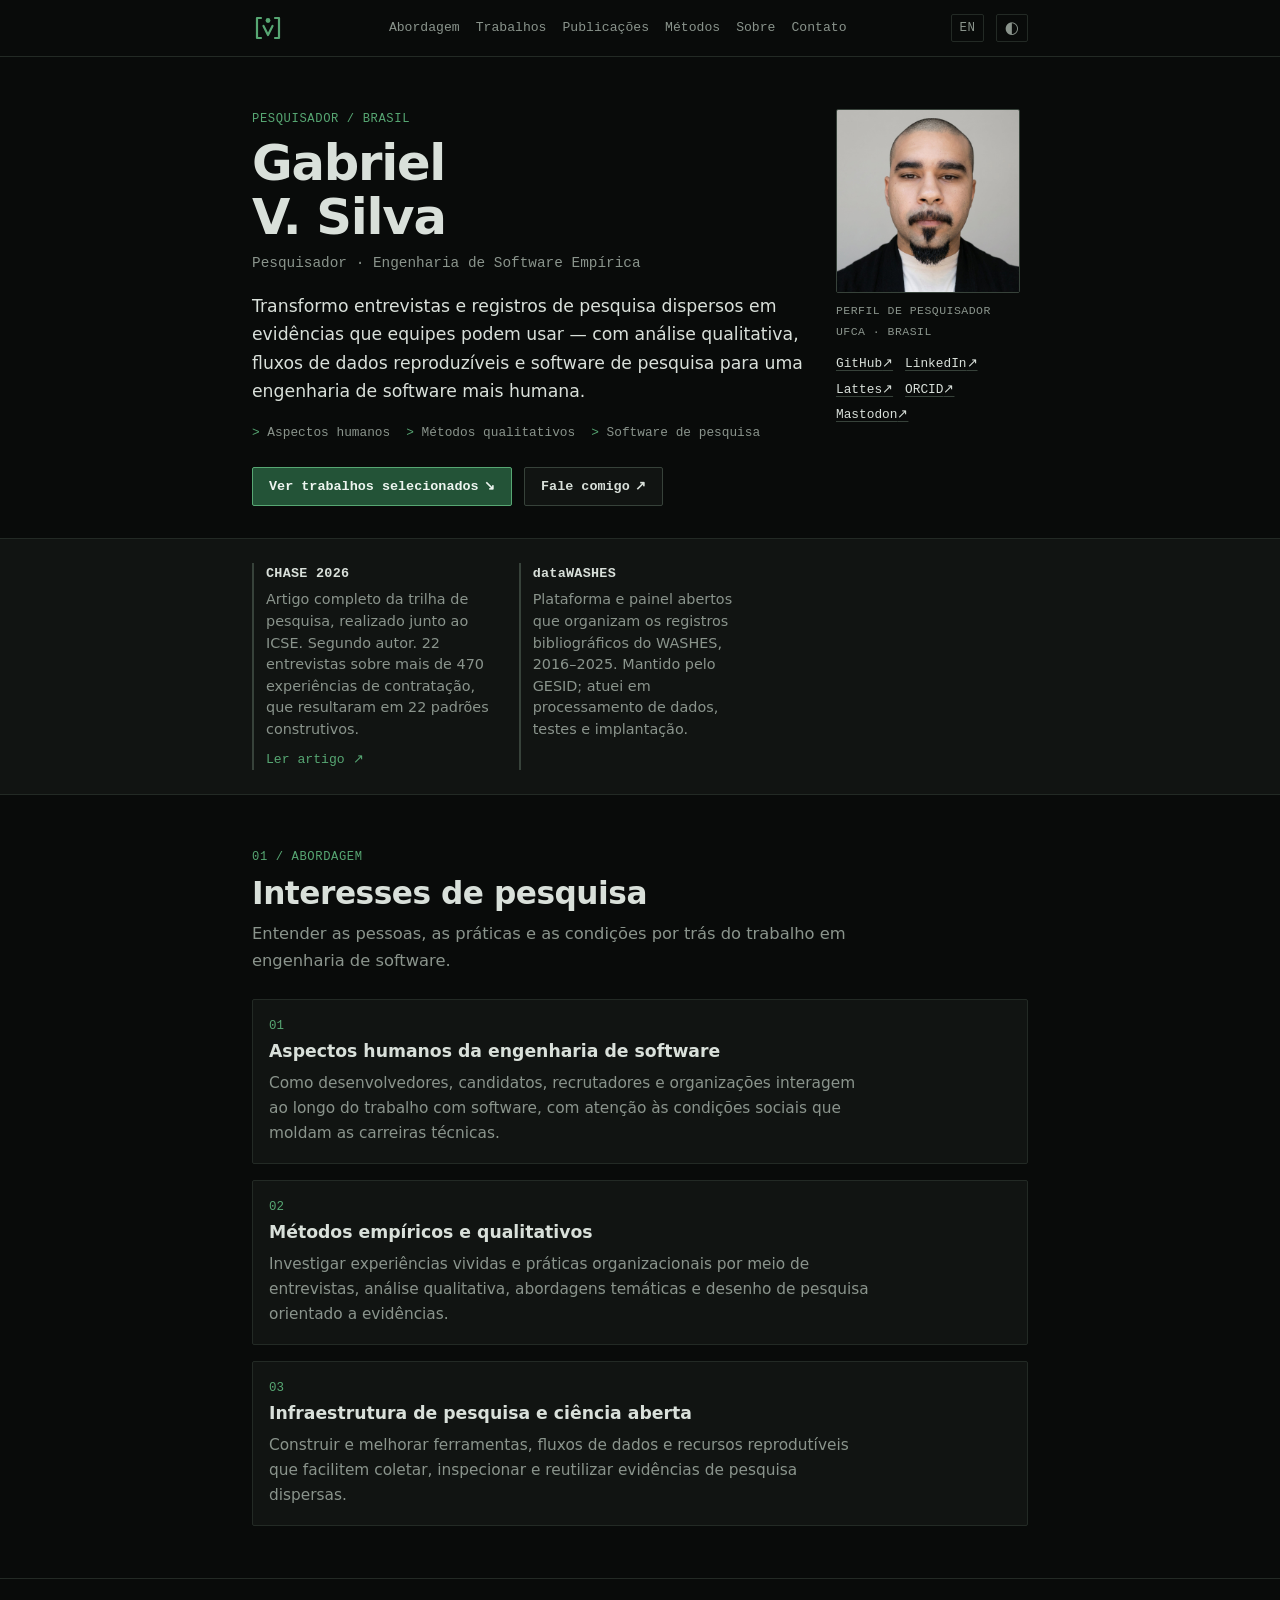
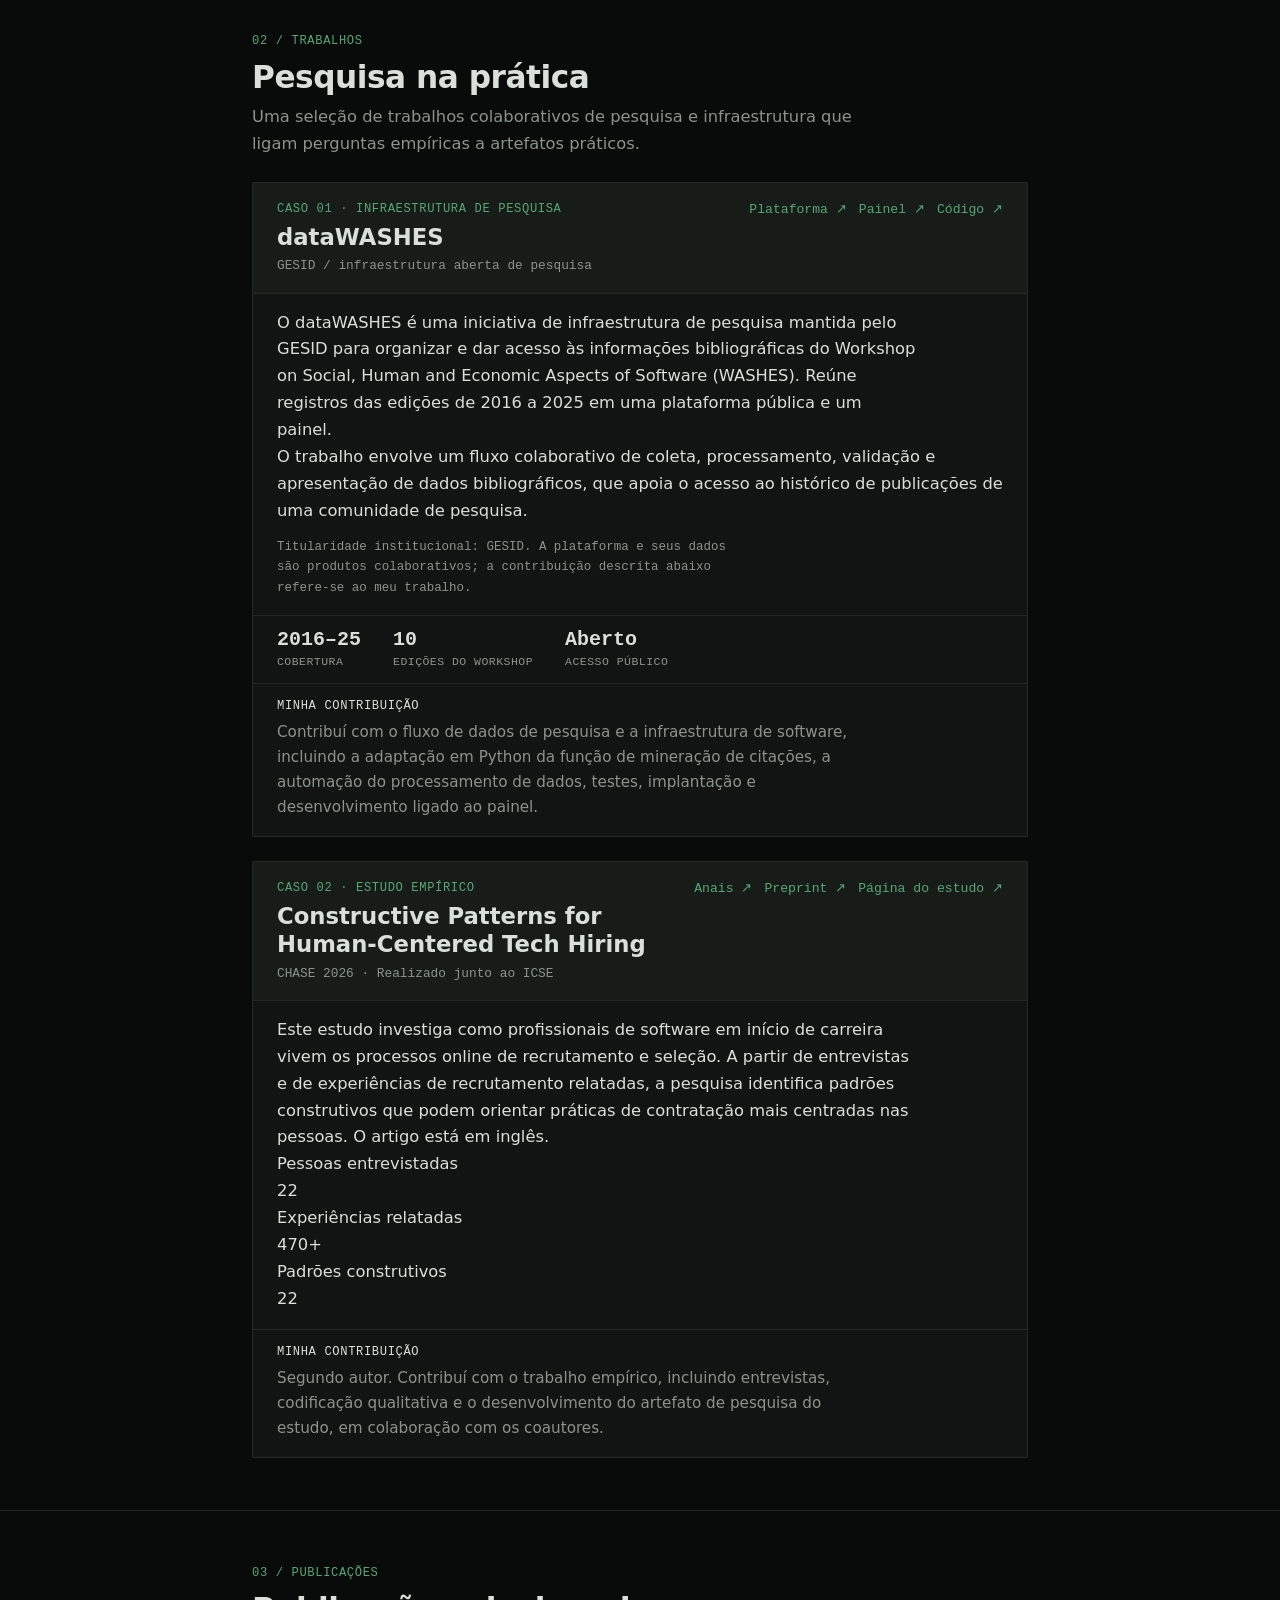
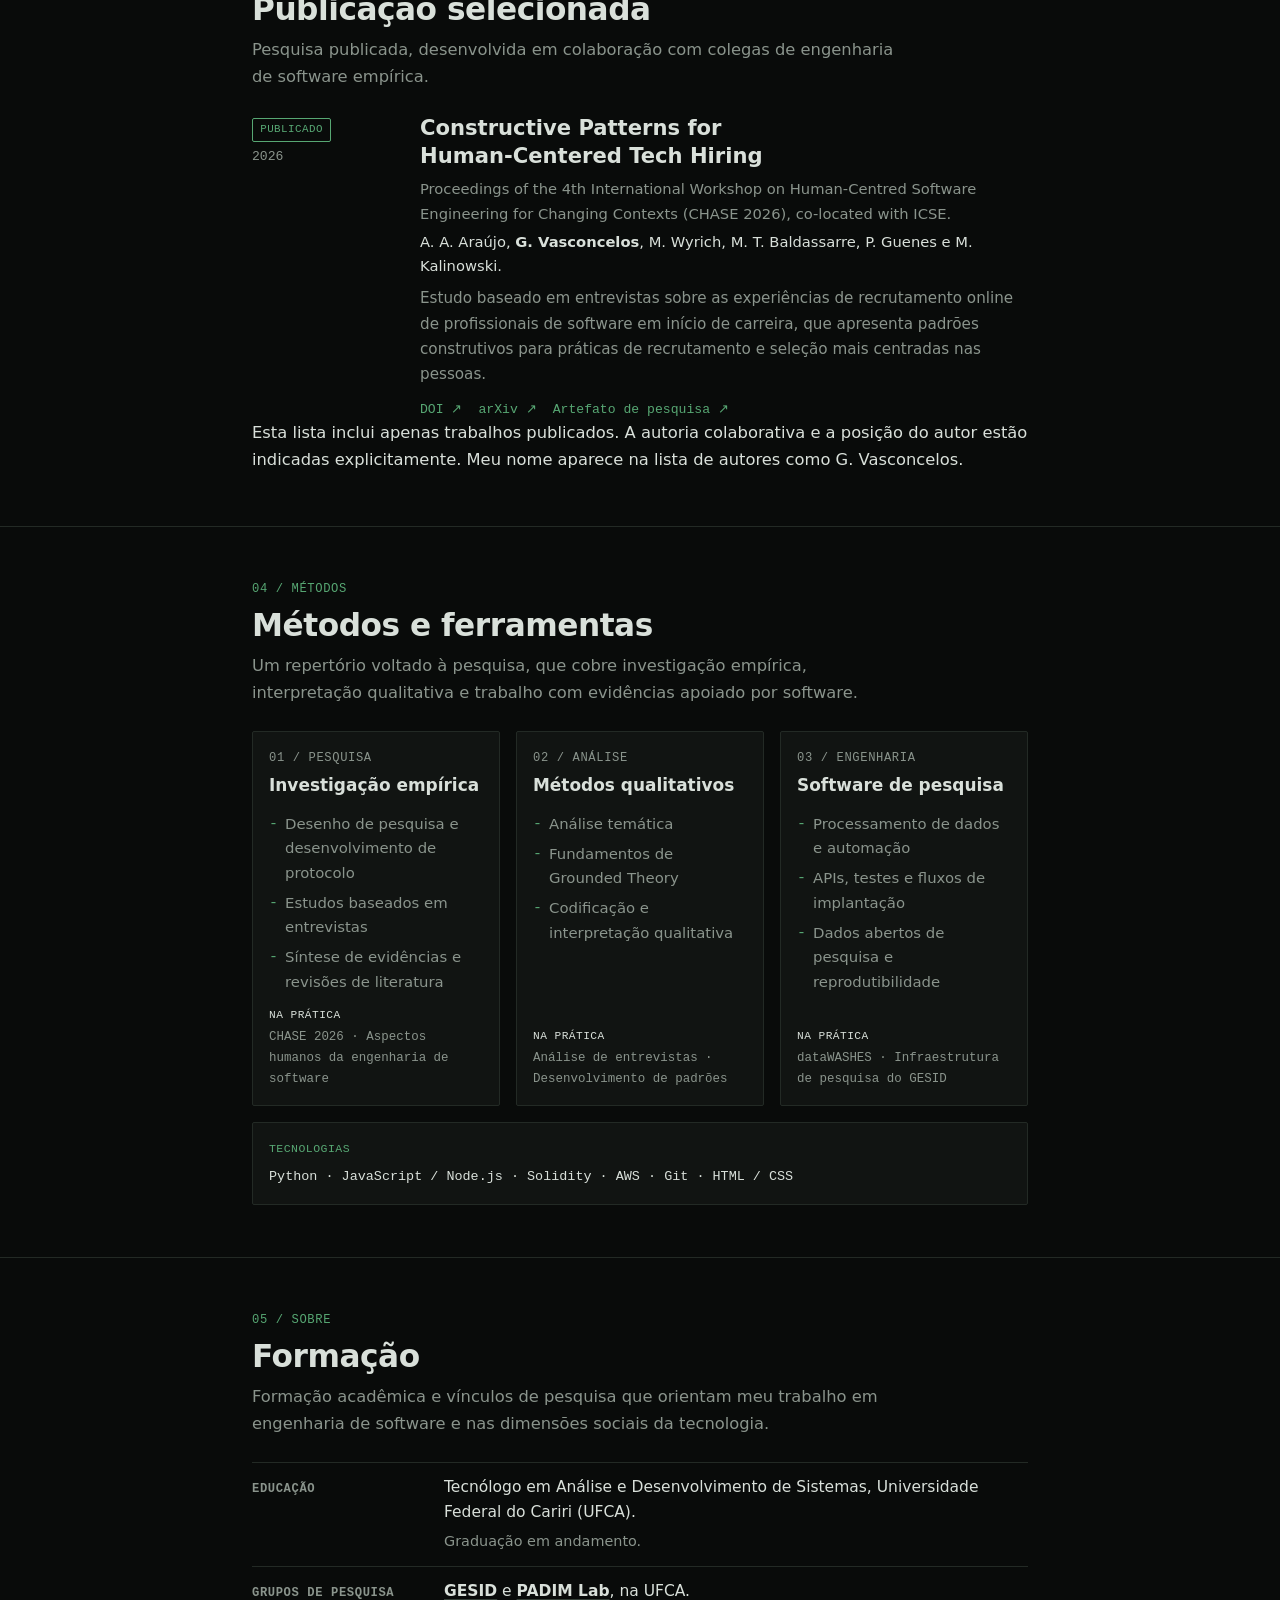
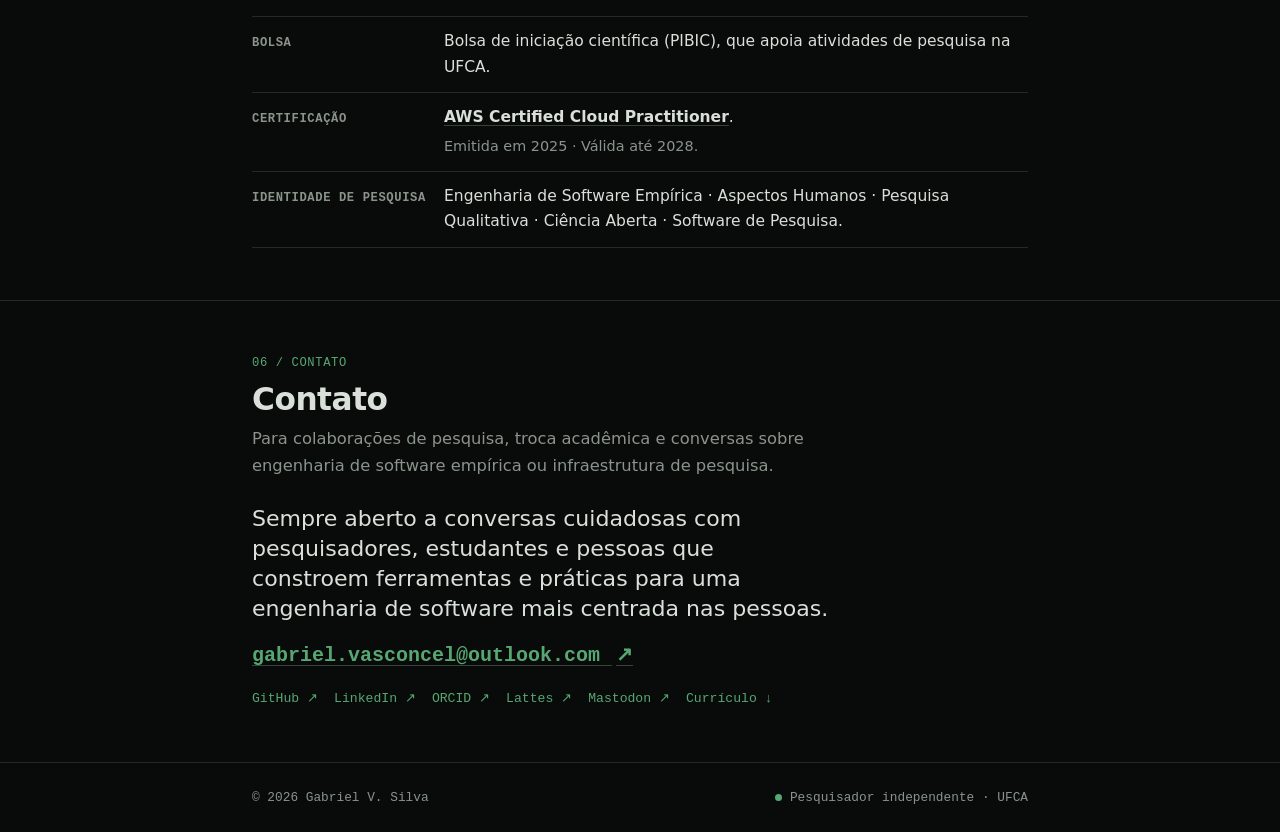
==== commit 8ac7fe64: "refactor: align portfolio content with actual research and apply dark palette" ====
--- a/pt/index.html
+++ b/pt/index.html
@@ -3,9 +3,8 @@
 <head>
   <meta charset="utf-8">
   <meta name="viewport" content="width=device-width, initial-scale=1">
-  <meta name="color-scheme" content="light dark">
-  <meta name="theme-color" media="(prefers-color-scheme: light)" content="#FFFFFF">
-  <meta name="theme-color" media="(prefers-color-scheme: dark)" content="#101010">
+  <meta name="color-scheme" content="dark light">
+  <meta name="theme-color" content="#050805">
   <meta name="description" content="Gabriel V. Silva é pesquisador de iniciação científica na Universidade Federal do Cariri, com trabalho em engenharia de software empírica, aspectos humanos, métodos qualitativos e software de pesquisa.">
 
   <meta property="og:type" content="website">
@@ -28,8 +27,10 @@
   <!-- Aplica o tema salvo antes da pintura (evita "piscar" ao trocar de tema) -->
   <script>
     try {
-      var t = localStorage.getItem("theme");
-      if (t === "light" || t === "dark") document.documentElement.setAttribute("data-theme", t);
+      if (localStorage.getItem("theme") === "light") {
+        document.documentElement.setAttribute("data-theme", "light");
+        document.querySelector('meta[name="theme-color"]').content = "#F2F5F0";
+      }
     } catch (e) {}
   </script>
 
@@ -91,11 +92,11 @@
         </span>
       </a>
       <div class="nav-links">
-        <a href="#research">Pesquisa</a>
+        <a href="#research">Abordagem</a>
         <a href="#project">Trabalhos</a>
         <a href="#publications">Publicações</a>
         <a href="#capabilities">Métodos</a>
-        <a href="#background">Formação</a>
+        <a href="#background">Sobre</a>
         <a href="#contact">Contato</a>
       </div>
       <div class="nav-tools">
@@ -108,11 +109,11 @@
   <header class="hero" id="top">
     <div class="container hero-grid">
       <div class="hero-copy">
-        <p class="kicker">Registro de pesquisa <span aria-hidden="true">/</span> Brasil</p>
+        <p class="kicker">Pesquisador <span aria-hidden="true">/</span> Brasil</p>
         <h1 class="hero-title">Gabriel<br>V. Silva</h1>
-        <p class="hero-role">Pesquisador de iniciação científica · Engenharia de Software Empírica</p>
+        <p class="hero-role">Pesquisador · Engenharia de Software Empírica</p>
         <p class="hero-statement">
-          Estudo a engenharia de software como prática humana e sociotécnica. Meu trabalho reúne investigação empírica, análise qualitativa e ferramentas de software que ajudam pesquisadores a organizar e examinar evidências.
+          Transformo entrevistas e registros de pesquisa dispersos em evidências que equipes podem usar — com análise qualitativa, fluxos de dados reproduzíveis e software de pesquisa para uma engenharia de software mais humana.
         </p>
         <ul class="hero-focus" aria-label="Áreas de pesquisa">
           <li>Aspectos humanos</li>
@@ -121,7 +122,7 @@
         </ul>
         <div class="hero-actions">
           <a class="btn btn--primary" href="#project">Ver trabalhos selecionados <span aria-hidden="true">↘</span></a>
-          <a class="btn btn--secondary" href="#publications">Ler publicação <span aria-hidden="true">↗</span></a>
+          <a class="btn btn--secondary" href="mailto:gabriel.vasconcel@outlook.com">Fale comigo <span aria-hidden="true">↗</span></a>
           <!-- PLACEHOLDER: coloque o PDF do currículo em assets/cv.pdf -->
           <!--<a class="btn btn--ghost" href="../assets/cv.pdf" download>Baixar currículo (PDF) <span aria-hidden="true">↓</span></a> -->
         </div>
@@ -150,7 +151,11 @@
     <div class="proof" role="region" aria-label="Destaques">
       <div class="container">
         <ul class="proof-list">
-          <li><strong>CHASE 2026</strong><span>Artigo completo da trilha de pesquisa, realizado junto ao ICSE. Segundo autor. 22 entrevistas sobre mais de 470 experiências de contratação, que resultaram em 22 padrões construtivos.</span></li>
+          <li>
+            <strong>CHASE 2026</strong>
+            <span>Artigo completo da trilha de pesquisa, realizado junto ao ICSE. Segundo autor. 22 entrevistas sobre mais de 470 experiências de contratação, que resultaram em 22 padrões construtivos.</span>
+            <a class="link-arrow" href="https://doi.org/10.1145/3794860.3794899" target="_blank" rel="noopener noreferrer">Ler artigo ↗</a>
+          </li>
           <li><strong>dataWASHES</strong><span>Plataforma e painel abertos que organizam os registros bibliográficos do WASHES, 2016–2025. Mantido pelo GESID; atuei em processamento de dados, testes e implantação.</span></li>
         </ul>
       </div>
@@ -159,7 +164,7 @@
     <section class="section" id="research" aria-labelledby="research-title">
       <div class="container">
         <header class="section-head">
-          <p class="section-kicker">01 / Investigação</p>
+          <p class="section-kicker">01 / Abordagem</p>
           <h2 class="section-title" id="research-title">Interesses de pesquisa</h2>
           <p class="section-lead">Entender as pessoas, as práticas e as condições por trás do trabalho em engenharia de software.</p>
         </header>
@@ -184,7 +189,7 @@
     <section class="section" id="project" aria-labelledby="work-title">
       <div class="container">
         <header class="section-head">
-          <p class="section-kicker">02 / Trabalhos selecionados</p>
+          <p class="section-kicker">02 / Trabalhos</p>
           <h2 class="section-title" id="work-title">Pesquisa na prática</h2>
           <p class="section-lead">Uma seleção de trabalhos colaborativos de pesquisa e infraestrutura que ligam perguntas empíricas a artefatos práticos.</p>
         </header>
@@ -260,7 +265,7 @@
     <section class="section" id="publications" aria-labelledby="publications-title">
       <div class="container">
         <header class="section-head">
-          <p class="section-kicker">03 / Bibliografia</p>
+          <p class="section-kicker">03 / Publicações</p>
           <h2 class="section-title" id="publications-title">Publicação selecionada</h2>
           <p class="section-lead">Pesquisa publicada, desenvolvida em colaboração com colegas de engenharia de software empírica.</p>
         </header>
@@ -284,14 +289,14 @@
             </div>
           </li>
         </ol>
-        <p class="pub-note">Esta lista inclui apenas trabalhos publicados. A autoria colaborativa e a posição do autor estão indicadas explicitamente.</p>
+        <p class="pub-note">Esta lista inclui apenas trabalhos publicados. A autoria colaborativa e a posição do autor estão indicadas explicitamente. Meu nome aparece na lista de autores como G. Vasconcelos.</p>
       </div>
     </section>
 
     <section class="section" id="capabilities" aria-labelledby="capabilities-title">
       <div class="container">
         <header class="section-head">
-          <p class="section-kicker">04 / Prática</p>
+          <p class="section-kicker">04 / Métodos</p>
           <h2 class="section-title" id="capabilities-title">Métodos e ferramentas</h2>
           <p class="section-lead">Um repertório voltado à pesquisa, que cobre investigação empírica, interpretação qualitativa e trabalho com evidências apoiado por software.</p>
         </header>
@@ -344,7 +349,7 @@
     <section class="section" id="background" aria-labelledby="background-title">
       <div class="container">
         <header class="section-head">
-          <p class="section-kicker">05 / Registro</p>
+          <p class="section-kicker">05 / Sobre</p>
           <h2 class="section-title" id="background-title">Formação</h2>
           <p class="section-lead">Formação acadêmica e vínculos de pesquisa que orientam meu trabalho em engenharia de software e nas dimensões sociais da tecnologia.</p>
         </header>
@@ -377,7 +382,7 @@
     <section class="section section--contact" id="contact" aria-labelledby="contact-title">
       <div class="container">
         <header class="section-head">
-          <p class="section-kicker">06 / Correspondência</p>
+          <p class="section-kicker">06 / Contato</p>
           <h2 class="section-title" id="contact-title">Contato</h2>
           <p class="section-lead">Para colaborações de pesquisa, troca acadêmica e conversas sobre engenharia de software empírica ou infraestrutura de pesquisa.</p>
         </header>
@@ -398,7 +403,7 @@
   <footer class="site-footer">
     <div class="container footer-inner">
       <p>© <span id="year">2026</span> Gabriel V. Silva</p>
-      <p class="footer-status"><span aria-hidden="true"></span> Registro de pesquisa independente · UFCA</p>
+      <p class="footer-status"><span aria-hidden="true"></span> Pesquisador independente · UFCA</p>
     </div>
   </footer>
 
--- a/assets/styles.css
+++ b/assets/styles.css
@@ -1,53 +1,29 @@
 /* ==========================================================================
-   Gabriel V. Silva — Research & Software
-   Direção: TEXTO PRIMEIRO
-
-   Princípios (herdados da discussão sobre soberania digital):
-   - Nenhuma requisição externa: fontes do sistema, sem webfonts.
-   - Uma coluna de leitura, medida confortável, hierarquia por tipografia.
-   - Monocromático: sem cor de destaque. Links se distinguem pelo
-     sublinhado; hierarquia vem da tipografia. Sem gradiente, sombra,
-     blur ou animação.
-   - Tema claro/escuro pelo sistema (prefers-color-scheme). O atributo
-     data-theme continua funcionando se o botão de tema for mantido.
-   - Pesado só o que precisa: este arquivo cabe em poucos KB.
-   - Os nomes de classe seguem os do CSS anterior (HTML sem alterações).
-
-   Índice
-   01. Tokens
-   02. Base e tipografia
-   03. Layout e seções
-   04. Navegação
-   05. Botões e links de registro
-   06. Hero
-   07. Faixa de provas
-   08. Pesquisa
-   09. Projetos
-   10. Publicações
-   11. Métodos e ferramentas
-   12. Formação
-   13. Contato e rodapé
-   14. Acessibilidade e impressão
+   Gabriel V. Silva | Empirical Software Engineering
+   Paleta: Type O (carvão, branco-osso, verde-pinho oxidado e âmbar fosco).
    ========================================================================== */
 
 /* 01. TOKENS ------------------------------------------------------------- */
 :root {
-  color-scheme: light dark;
-
-  --bg: #ffffff;
-  --surface: #f5f5f4;
-  --text: #1a1a1a;
-  --text-muted: #555555;
-  --border: #cfcfcb;
-  --accent: #1a1a1a;
-  --accent-hover: #000000;
-  --btn-bg: #1a1a1a;
-  --btn-fg: #ffffff;
-  --success: #1a1a1a;
-
-  --font-text: Charter, "Bitstream Charter", "Sitka Text", Cambria, Georgia, serif;
-  --font-ui: system-ui, -apple-system, "Segoe UI", Roboto, "Helvetica Neue", Arial, sans-serif;
-  --font-mono: ui-monospace, SFMono-Regular, Menlo, Consolas, monospace;
+  color-scheme: dark;
+
+  --bg: #090b0a;
+  --surface: #111412;
+  --surface-raised: #171c19;
+  --text: #d9e0da;
+  --text-muted: #8a948c;
+  --border: #232a25;
+  --border-strong: #37423a;
+  --accent: #57a773;
+  --accent-hover: #73c28e;
+  --btn-bg: #235337;
+  --btn-bg-hover: #2d6a46;
+  --btn-fg: #eef5f0;
+  --status-ok: #57a773;
+  --status-warn: #c49345;
+
+  --font-sans: system-ui, -apple-system, "Segoe UI", Roboto, "Helvetica Neue", Arial, sans-serif;
+  --font-mono: ui-monospace, "Cascadia Code", "JetBrains Mono", SFMono-Regular, Menlo, Consolas, monospace;
 
   --space-1: 0.25rem;
   --space-2: 0.5rem;
@@ -55,43 +31,31 @@
   --space-4: 1rem;
   --space-5: 1.5rem;
   --space-6: 2rem;
-  --space-7: 3rem;
-  --radius: 4px;
+  --space-7: 3.25rem;
+  --radius: 2px;
   --measure: 62ch;
-  --container: 46rem;
-  --gutter: clamp(1rem, 5vw, 1.5rem);
-}
-
-@media (prefers-color-scheme: dark) {
-  :root:not([data-theme="light"]) {
-    --bg: #101010;
-    --surface: #1a1a19;
-    --text: #e8e8e6;
-    --text-muted: #a3a3a0;
-    --border: #3a3a38;
-    --accent: #e8e8e6;
-    --accent-hover: #ffffff;
-    --btn-bg: #e8e8e6;
-    --btn-fg: #101010;
-    --success: #e8e8e6;
-  }
-}
-
-:root[data-theme="dark"] {
-  color-scheme: dark;
-  --bg: #101010;
-  --surface: #1a1a19;
-  --text: #e8e8e6;
-  --text-muted: #a3a3a0;
-  --border: #3a3a38;
-  --accent: #e8e8e6;
-  --accent-hover: #ffffff;
-  --btn-bg: #e8e8e6;
-  --btn-fg: #101010;
-  --success: #e8e8e6;
-}
-
-:root[data-theme="light"] { color-scheme: light; }
+  --container: 52rem;
+  --gutter: clamp(1rem, 4vw, 1.75rem);
+  --nav-offset: 6rem;
+}
+
+:root[data-theme="light"] {
+  color-scheme: light;
+  --bg: #f4f5f2;
+  --surface: #eaece7;
+  --surface-raised: #e0e4dc;
+  --text: #131714;
+  --text-muted: #4c574f;
+  --border: #c5ccc6;
+  --border-strong: #8d9990;
+  --accent: #1e5635;
+  --accent-hover: #123b23;
+  --btn-bg: #1e5635;
+  --btn-bg-hover: #17452a;
+  --btn-fg: #f4f5f2;
+  --status-ok: #1e5635;
+  --status-warn: #8a5c12;
+}
 
 /* 02. BASE E TIPOGRAFIA -------------------------------------------------- */
 *,
@@ -107,8 +71,8 @@
   margin: 0;
   background: var(--bg);
   color: var(--text);
-  font-family: var(--font-text);
-  font-size: 1.125rem;
+  font-family: var(--font-sans);
+  font-size: 1.02rem;
   line-height: 1.65;
   overflow-wrap: break-word;
 }
@@ -117,16 +81,20 @@
 ul, ol { list-style: none; }
 img { display: block; max-width: 100%; height: auto; }
 button { font: inherit; }
-strong { font-weight: 700; }
+strong { font-weight: 650; }
+
+::selection { background: var(--btn-bg); color: var(--btn-fg); }
 
 a {
+  color: var(--text);
+  text-decoration: underline;
+  text-decoration-color: var(--border-strong);
+  text-underline-offset: 0.22em;
+  text-decoration-thickness: 1px;
+}
+a:hover {
   color: var(--accent);
-  text-decoration: underline;
-  text-underline-offset: 0.18em;
-}
-a:hover {
-  color: var(--accent-hover);
-  text-decoration-thickness: 2px;
+  text-decoration-color: var(--accent);
 }
 
 :focus-visible {
@@ -138,16 +106,17 @@
   position: absolute;
   left: var(--space-4);
   top: -5rem;
-  z-index: 10;
+  z-index: 30;
   padding: var(--space-2) var(--space-4);
-  background: var(--text);
-  color: var(--bg);
-  font-family: var(--font-ui);
+  background: var(--btn-bg);
+  color: var(--btn-fg);
+  font-family: var(--font-mono);
+  font-size: 0.85rem;
   font-weight: 600;
+  text-decoration: none;
 }
 .skip-link:focus { top: var(--space-3); }
 
-/* Rótulos pequenos (kicker, tags, índices) */
 .kicker,
 .section-kicker,
 .project-tag,
@@ -155,8 +124,8 @@
 .project-role-label,
 .fact-label {
   font-family: var(--font-mono);
-  font-size: 0.78rem;
-  letter-spacing: 0.04em;
+  font-size: 0.76rem;
+  letter-spacing: 0.05em;
   text-transform: uppercase;
   color: var(--text-muted);
 }
@@ -174,26 +143,34 @@
   border-top: 1px solid var(--border);
 }
 
-.section-head { margin-bottom: var(--space-6); }
-.section-kicker { display: block; margin-bottom: var(--space-2); }
+section[id], header[id] { scroll-margin-top: var(--nav-offset); }
+
+.section-head { margin-bottom: var(--space-5); }
+.section-kicker { display: block; margin-bottom: var(--space-2); color: var(--accent); }
 .section-title {
-  font-family: var(--font-ui);
-  font-size: clamp(1.6rem, 5vw, 2.1rem);
+  font-size: clamp(1.5rem, 4vw, 1.95rem);
   font-weight: 700;
   line-height: 1.2;
-  letter-spacing: -0.01em;
+  letter-spacing: -0.015em;
   text-wrap: balance;
 }
 .section-lead {
   max-width: var(--measure);
-  margin-top: var(--space-3);
+  margin-top: var(--space-2);
   color: var(--text-muted);
 }
 
 /* 04. NAVEGAÇÃO ---------------------------------------------------------- */
 .global-nav {
+  position: sticky;
+  top: 0;
+  z-index: 20;
   border-bottom: 1px solid var(--border);
-  font-family: var(--font-ui);
+  background: var(--bg);
+}
+.global-nav.is-scrolled {
+  background: var(--surface);
+  border-bottom-color: var(--border-strong);
 }
 .nav-inner {
   display: flex;
@@ -209,27 +186,59 @@
   gap: var(--space-2);
   color: var(--text);
   text-decoration: none;
-  font-weight: 650;
-}
-.nav-brand:hover { color: var(--text); text-decoration: underline; }
-.nav-brand { order: 1; }
-.nav-mark { display: inline-flex; color: var(--text); }
-.nav-mark svg { width: 2rem; height: 2rem; }
+  order: 1;
+}
+.nav-brand:hover { color: var(--text); text-decoration: none; }
+.nav-mark { display: inline-flex; color: var(--accent); }
+.nav-name {
+  font-family: var(--font-mono);
+  font-size: 0.88rem;
+  font-weight: 600;
+  letter-spacing: 0.02em;
+}
 .nav-links {
   order: 3;
   display: flex;
   flex-wrap: wrap;
-  gap: var(--space-1) var(--space-4);
+  gap: var(--space-2) var(--space-4);
   width: 100%;
+  padding-top: var(--space-1);
 }
 .nav-links a {
-  color: var(--text-muted);
-  font-size: 0.95rem;
+  font-family: var(--font-mono);
+  color: var(--text-muted);
+  font-size: 0.82rem;
   text-decoration: none;
 }
-.nav-links a:hover { color: var(--text); text-decoration: underline; }
-.nav-links a.is-active { color: var(--text); text-decoration: underline; }
-
+.nav-links a:hover,
+.nav-links a.is-active {
+  color: var(--text);
+  text-decoration: underline;
+  text-decoration-color: var(--accent);
+}
+
+.nav-tools {
+  order: 2;
+  display: flex;
+  align-items: center;
+  gap: var(--space-3);
+}
+.lang-link {
+  font-family: var(--font-mono);
+  font-size: 0.78rem;
+  letter-spacing: 0.04em;
+  text-transform: uppercase;
+  color: var(--text-muted);
+  text-decoration: none;
+  padding: 0.15rem 0.45rem;
+  border: 1px solid var(--border);
+  border-radius: var(--radius);
+}
+.lang-link:hover {
+  color: var(--text);
+  border-color: var(--border-strong);
+  text-decoration: none;
+}
 .theme-toggle {
   padding: 0.1rem 0.5rem;
   border: 1px solid var(--border);
@@ -237,28 +246,13 @@
   background: transparent;
   color: var(--text-muted);
   cursor: pointer;
-}
-.theme-toggle:hover { color: var(--text); border-color: var(--text-muted); }
-
-/* Idioma + tema, agrupados à direita */
-.nav-tools {
-  order: 2;
-  display: flex;
-  align-items: center;
-  gap: var(--space-3);
-}
-.lang-link {
-  font-family: var(--font-mono);
-  font-size: 0.8rem;
-  letter-spacing: 0.04em;
-  text-transform: uppercase;
-  color: var(--text-muted);
-  text-decoration: none;
-}
-.lang-link:hover { color: var(--text); text-decoration: underline; }
-
-@media (min-width: 640px) {
-  .nav-links { order: 2; width: auto; }
+  line-height: 1.4;
+}
+.theme-toggle:hover { color: var(--text); border-color: var(--border-strong); }
+
+@media (min-width: 720px) {
+  :root { --nav-offset: 4.5rem; }
+  .nav-links { order: 2; width: auto; padding-top: 0; }
   .nav-tools { order: 3; }
 }
 
@@ -267,60 +261,70 @@
   display: inline-flex;
   align-items: center;
   justify-content: center;
-  min-height: 2.75rem;
-  padding: 0.5rem 1.1rem;
-  border: 1px solid var(--text);
-  border-radius: var(--radius);
-  background: transparent;
-  color: var(--text);
-  font-family: var(--font-ui);
-  font-size: 0.95rem;
+  gap: 0.4em;
+  min-height: 2.45rem;
+  padding: 0.45rem 1rem;
+  border: 1px solid var(--border-strong);
+  border-radius: var(--radius);
+  background: var(--surface);
+  color: var(--text);
+  font-family: var(--font-mono);
+  font-size: 0.84rem;
   font-weight: 600;
   text-decoration: none;
   cursor: pointer;
 }
-.btn:hover { background: var(--surface); color: var(--text); }
+.btn:hover {
+  background: var(--surface-raised);
+  border-color: var(--accent);
+  color: var(--text);
+  text-decoration: none;
+}
 .btn--primary {
   background: var(--btn-bg);
-  border-color: var(--btn-bg);
+  border-color: var(--accent);
   color: var(--btn-fg);
 }
-.btn--primary:hover { background: var(--accent-hover); border-color: var(--accent-hover); color: var(--btn-fg); }
-.btn--ghost { border-color: transparent; text-decoration: underline; }
-.btn--ghost:hover { background: transparent; color: var(--accent); }
+.btn--primary:hover {
+  background: var(--btn-bg-hover);
+  border-color: var(--accent-hover);
+  color: var(--btn-fg);
+}
 
 .link-arrow {
   display: inline-block;
-  padding: 0.1rem 0;
-  font-family: var(--font-mono);
-  font-size: 0.85rem;
+  font-family: var(--font-mono);
+  font-size: 0.82rem;
+  color: var(--accent);
+  text-decoration: none;
+}
+.link-arrow:hover {
+  color: var(--accent-hover);
+  text-decoration: underline;
 }
 
 /* 06. HERO --------------------------------------------------------------- */
 .hero { padding-block: var(--space-7) var(--space-6); }
 .hero-grid { display: grid; gap: var(--space-6); }
 .hero-copy { min-width: 0; }
-.kicker { display: block; margin-bottom: var(--space-3); }
-.kicker span { opacity: 0.6; }
+.kicker { display: block; margin-bottom: var(--space-2); color: var(--accent); }
 
 .hero-title {
-  font-family: var(--font-ui);
-  font-size: clamp(2.4rem, 9vw, 3.6rem);
+  font-size: clamp(2.1rem, 7vw, 3.1rem);
   font-weight: 700;
-  line-height: 1.05;
-  letter-spacing: -0.02em;
+  line-height: 1.08;
+  letter-spacing: -0.025em;
 }
 .hero-role {
-  margin-top: var(--space-3);
-  font-family: var(--font-ui);
-  font-size: 1.15rem;
-  font-weight: 600;
+  margin-top: var(--space-2);
+  font-family: var(--font-mono);
+  font-size: 0.9rem;
   color: var(--text-muted);
 }
 .hero-statement {
   max-width: var(--measure);
   margin-top: var(--space-4);
-  font-size: 1.2rem;
+  font-size: 1.08rem;
   text-wrap: pretty;
 }
 .hero-focus {
@@ -328,11 +332,11 @@
   flex-wrap: wrap;
   gap: var(--space-1) var(--space-4);
   margin-top: var(--space-4);
-  font-family: var(--font-ui);
-  font-size: 0.9rem;
-  color: var(--text-muted);
-}
-.hero-focus li::before { content: "· "; }
+  font-family: var(--font-mono);
+  font-size: 0.8rem;
+  color: var(--text-muted);
+}
+.hero-focus li::before { content: "> "; color: var(--accent); }
 .hero-actions {
   display: flex;
   flex-wrap: wrap;
@@ -341,19 +345,26 @@
   margin-top: var(--space-5);
 }
 
-.hero-aside { display: grid; gap: var(--space-4); }
-.portrait { max-width: 11rem; }
+.hero-aside {
+  display: grid;
+  gap: var(--space-3);
+  align-content: start;
+}
+.portrait { max-width: 11.5rem; }
 .portrait-img {
   width: 100%;
   aspect-ratio: 1 / 1;
   object-fit: cover;
-  border: 1px solid var(--border);
+  border: 1px solid var(--border-strong);
   border-radius: var(--radius);
   background: var(--surface);
 }
 .portrait-img.is-missing { visibility: hidden; }
 .portrait-caption {
   margin-top: var(--space-2);
+  display: flex;
+  flex-direction: column;
+  gap: 0.15rem;
   font-family: var(--font-mono);
   font-size: 0.72rem;
   letter-spacing: 0.04em;
@@ -364,186 +375,289 @@
 .profile-links {
   display: flex;
   flex-wrap: wrap;
-  gap: var(--space-1) var(--space-4);
-  font-family: var(--font-ui);
-  font-size: 0.95rem;
-}
-.profile-links a { color: var(--accent); }
-.profile-links a span:last-child { margin-left: 0.15em; color: var(--text-muted); }
+  gap: var(--space-1) var(--space-3);
+  font-family: var(--font-mono);
+  font-size: 0.8rem;
+}
 
 @media (min-width: 720px) {
-  .hero-grid { grid-template-columns: minmax(0, 1fr) 11rem; align-items: start; }
+  .hero-grid { grid-template-columns: minmax(0, 1fr) 12rem; align-items: start; }
 }
 
 /* 07. FAIXA DE PROVAS ---------------------------------------------------- */
-.proof { border-top: 1px solid var(--border); }
+.proof {
+  border-top: 1px solid var(--border);
+  background: var(--surface);
+}
 .proof-list { display: grid; gap: var(--space-4); padding-block: var(--space-5); }
-.proof-list li { display: flex; flex-direction: column; gap: var(--space-1); }
+.proof-list li {
+  display: flex;
+  flex-direction: column;
+  gap: var(--space-1);
+  padding-left: var(--space-3);
+  border-left: 2px solid var(--border-strong);
+}
 .proof-list strong {
-  font-family: var(--font-ui);
-  font-size: 1.15rem;
-}
-.proof-list span { max-width: 52ch; color: var(--text-muted); font-size: 0.97rem; }
-
-@media (min-width: 640px) {
-  .proof-list { grid-template-columns: repeat(2, minmax(0, 1fr)); gap: var(--space-5); }
+  font-family: var(--font-mono);
+  font-size: 0.84rem;
+  letter-spacing: 0.02em;
+  color: var(--text);
+}
+.proof-list span { color: var(--text-muted); font-size: 0.9rem; line-height: 1.5; }
+.proof-list .link-arrow { margin-top: auto; padding-top: var(--space-1); }
+
+@media (min-width: 720px) {
+  .proof-list { grid-template-columns: repeat(3, minmax(0, 1fr)); gap: var(--space-5); }
 }
 
 /* 08. PESQUISA ----------------------------------------------------------- */
-.research-index { counter-reset: idx; display: grid; gap: var(--space-5); }
-.research-index li { counter-increment: idx; }
+.research-index {
+  display: grid;
+  gap: var(--space-4);
+  counter-reset: idx;
+}
+.research-index li {
+  counter-increment: idx;
+  padding: var(--space-4);
+  border: 1px solid var(--border);
+  border-radius: var(--radius);
+  background: var(--surface);
+}
 .research-index li::before {
-  content: counter(idx, decimal-leading-zero);
+  content: "0" counter(idx);
   display: block;
   margin-bottom: var(--space-1);
   font-family: var(--font-mono);
-  font-size: 0.85rem;
-  color: var(--text-muted);
+  font-size: 0.78rem;
+  color: var(--accent);
 }
 .index-title {
-  font-family: var(--font-ui);
-  font-size: 1.15rem;
+  font-size: 1.08rem;
   font-weight: 650;
   line-height: 1.3;
 }
-.index-text { margin-top: var(--space-2); color: var(--text-muted); }
-
-/* 09. PROJETOS ----------------------------------------------------------- */
-.project { border-top: 1px solid var(--border); padding-top: var(--space-5); }
-.project:first-of-type { border-top: 0; padding-top: 0; }
-.project + .project { margin-top: var(--space-6); }
-
-.project-masthead { display: grid; gap: var(--space-3); margin-bottom: var(--space-4); }
-.project-tag { margin-bottom: var(--space-1); }
+.index-text {
+  max-width: var(--measure);
+  margin-top: var(--space-2);
+  color: var(--text-muted);
+  font-size: 0.96rem;
+}
+
+/* 09. PUBLICAÇÕES -------------------------------------------------------- */
+.publication-list { display: grid; gap: var(--space-5); }
+.publication {
+  display: grid;
+  gap: var(--space-2);
+  padding-bottom: var(--space-5);
+  border-bottom: 1px solid var(--border);
+}
+.publication:last-child { padding-bottom: 0; border-bottom: 0; }
+.pub-rail {
+  display: flex;
+  flex-wrap: wrap;
+  align-items: center;
+  gap: var(--space-2) var(--space-3);
+}
+.pub-main { min-width: 0; }
+.status {
+  display: inline-block;
+  padding: 0.12rem 0.45rem;
+  border: 1px solid currentColor;
+  border-radius: var(--radius);
+  font-family: var(--font-mono);
+  font-size: 0.68rem;
+  letter-spacing: 0.04em;
+  text-transform: uppercase;
+  white-space: nowrap;
+}
+.status--published { color: var(--status-ok); }
+.status--revision,
+.status--progress { color: var(--status-warn); }
+.pub-year {
+  font-family: var(--font-mono);
+  font-size: 0.82rem;
+  font-variant-numeric: tabular-nums;
+  color: var(--text-muted);
+}
+
+.pub-title {
+  font-size: clamp(1.12rem, 2.8vw, 1.32rem);
+  font-weight: 700;
+  line-height: 1.3;
+  text-wrap: balance;
+}
+.pub-title a { color: var(--text); text-decoration: none; }
+.pub-title a:hover { color: var(--accent); text-decoration: underline; }
+.pub-venue { margin-top: var(--space-2); color: var(--text-muted); font-size: 0.92rem; }
+.pub-authors { margin-top: var(--space-1); font-size: 0.92rem; }
+.pub-abstract { max-width: var(--measure); margin-top: var(--space-2); color: var(--text-muted); font-size: 0.95rem; }
+.entry-links { display: flex; flex-wrap: wrap; gap: var(--space-2) var(--space-4); margin-top: var(--space-3); }
+
+@media (min-width: 720px) {
+  .publication {
+    grid-template-columns: 9.5rem minmax(0, 1fr);
+    gap: var(--space-4);
+    align-items: start;
+  }
+  .pub-rail {
+    flex-direction: column;
+    align-items: flex-start;
+    gap: var(--space-1);
+    padding-top: 0.25rem;
+  }
+}
+
+/* 10. SISTEMAS E SOFTWARE ------------------------------------------------ */
+.project {
+  border: 1px solid var(--border);
+  border-radius: var(--radius);
+  background: var(--surface);
+}
+.project + .project { margin-top: var(--space-5); }
+
+.project-masthead {
+  display: grid;
+  gap: var(--space-3);
+  padding: var(--space-4) var(--space-5);
+  border-bottom: 1px solid var(--border);
+  background: var(--surface-raised);
+}
+.project-tag { margin-bottom: var(--space-1); color: var(--accent); }
 .project-name {
-  font-family: var(--font-ui);
-  font-size: clamp(1.4rem, 4vw, 1.8rem);
+  font-size: clamp(1.2rem, 3vw, 1.42rem);
   font-weight: 700;
-  line-height: 1.2;
+  line-height: 1.25;
 }
 .project-repo {
   margin-top: var(--space-1);
   font-family: var(--font-mono);
-  font-size: 0.85rem;
-  color: var(--text-muted);
-}
-.project-actions { display: flex; flex-wrap: wrap; gap: var(--space-1) var(--space-4); }
-
+  font-size: 0.8rem;
+  color: var(--text-muted);
+}
+.project-actions {
+  display: flex;
+  flex-wrap: wrap;
+  align-items: flex-start;
+  gap: var(--space-2) var(--space-3);
+}
+
+.project-body { padding: var(--space-4) var(--space-5); }
 .project-lede { max-width: var(--measure); }
-.project-pipeline { max-width: var(--measure); margin-top: var(--space-3); color: var(--text-muted); }
 .project-attribution {
   max-width: var(--measure);
   margin-top: var(--space-3);
-  font-size: 0.92rem;
-  color: var(--text-muted);
-}
-
-.project-stats,
-.study-figures {
+  font-family: var(--font-mono);
+  font-size: 0.78rem;
+  color: var(--text-muted);
+}
+
+.project-stats {
   display: flex;
   flex-wrap: wrap;
   gap: var(--space-3) var(--space-6);
+  padding: var(--space-3) var(--space-5);
+  border-top: 1px solid var(--border);
+}
+.stat { display: flex; flex-direction: column-reverse; }
+.stat dt {
+  font-family: var(--font-mono);
+  font-size: 0.72rem;
+  text-transform: uppercase;
+  letter-spacing: 0.04em;
+  color: var(--text-muted);
+}
+.stat dd {
+  font-family: var(--font-mono);
+  font-size: 1.25rem;
+  font-weight: 700;
+  font-variant-numeric: tabular-nums;
+  line-height: 1.2;
+}
+
+.project-role {
+  padding: var(--space-3) var(--space-5) var(--space-4);
+  border-top: 1px solid var(--border);
+}
+.project-role-label { margin-bottom: var(--space-1); color: var(--text); }
+.project-role-text { max-width: var(--measure); font-size: 0.95rem; color: var(--text-muted); }
+
+@media (min-width: 640px) {
+  .project-masthead {
+    grid-template-columns: minmax(0, 1fr) auto;
+    align-items: start;
+  }
+}
+
+/* 11. MÉTODOS E FERRAMENTAS --------------------------------------------- */
+.capability-list { display: grid; gap: var(--space-4); }
+.capability {
+  display: flex;
+  flex-direction: column;
+  padding: var(--space-4);
+  border: 1px solid var(--border);
+  border-radius: var(--radius);
+  background: var(--surface);
+}
+.capability-title {
+  margin-top: var(--space-1);
+  font-size: 1.06rem;
+  font-weight: 650;
+}
+.capability-items {
+  margin-top: var(--space-3);
+  display: grid;
+  gap: 0.35rem;
+}
+.capability-items li {
+  padding-left: 1rem;
+  position: relative;
+  font-size: 0.93rem;
+  color: var(--text-muted);
+}
+.capability-items li::before {
+  content: "-";
+  position: absolute;
+  left: 0;
+  font-family: var(--font-mono);
+  color: var(--accent);
+}
+.capability-evidence {
+  margin-top: auto;
+  padding-top: var(--space-3);
+  font-family: var(--font-mono);
+  font-size: 0.78rem;
+  color: var(--text-muted);
+}
+.capability-evidence span {
+  display: block;
+  margin-bottom: 0.15rem;
+  font-size: 0.7rem;
+  letter-spacing: 0.04em;
+  text-transform: uppercase;
+  color: var(--text);
+}
+
+.tools-line {
+  display: grid;
+  gap: var(--space-2);
   margin-top: var(--space-4);
-  padding-block: var(--space-3);
-  border-block: 1px solid var(--border);
-}
-.stat,
-.figure { display: flex; flex-direction: column-reverse; }
-.stat dt,
-.figure dt { font-family: var(--font-ui); font-size: 0.85rem; color: var(--text-muted); }
-.stat dd,
-.figure dd {
-  font-family: var(--font-ui);
-  font-size: 1.6rem;
-  font-weight: 700;
-  line-height: 1.1;
-}
-
-.project-role {
-  margin-top: var(--space-4);
-  padding-left: var(--space-4);
-  border-left: 3px solid var(--text);
-}
-.project-role-head { display: grid; gap: var(--space-1); }
-.project-role-label { color: var(--text); font-weight: 600; }
-.project-role-text { max-width: var(--measure); font-size: 1rem; }
-
-/* 10. PUBLICAÇÕES -------------------------------------------------------- */
-.publication-list { display: grid; gap: var(--space-6); }
-.publication { display: grid; gap: var(--space-3); }
-.pub-rail {
-  display: flex;
-  flex-wrap: wrap;
-  align-items: center;
-  gap: var(--space-2) var(--space-4);
-}
-.pub-main { min-width: 0; }
-.status {
-  font-family: var(--font-mono);
+  padding: var(--space-4);
+  border: 1px solid var(--border);
+  border-radius: var(--radius);
+  background: var(--surface);
+  font-family: var(--font-mono);
+  font-size: 0.84rem;
+}
+.tools-line span {
+  margin-right: var(--space-2);
   font-size: 0.72rem;
   letter-spacing: 0.04em;
   text-transform: uppercase;
-}
-.status--published { color: var(--success); }
-.status--published::before { content: "● "; }
-.pub-year { font-family: var(--font-mono); color: var(--text-muted); }
-
-.pub-title {
-  font-family: var(--font-ui);
-  font-size: clamp(1.3rem, 3.5vw, 1.6rem);
-  font-weight: 700;
-  line-height: 1.25;
-  text-wrap: balance;
-}
-.pub-title a { color: var(--text); }
-.pub-title a:hover { color: var(--accent); }
-.pub-venue { margin-top: var(--space-2); color: var(--text-muted); font-size: 0.97rem; }
-.pub-authors { margin-top: var(--space-2); font-size: 0.97rem; }
-.pub-abstract { max-width: var(--measure); margin-top: var(--space-3); }
-.entry-links { display: flex; flex-wrap: wrap; gap: var(--space-1) var(--space-4); margin-top: var(--space-3); }
-.pub-note { max-width: var(--measure); margin-top: var(--space-4); font-size: 0.88rem; color: var(--text-muted); }
-
-/* 11. MÉTODOS E FERRAMENTAS --------------------------------------------- */
-.capability-list { display: grid; gap: var(--space-5); }
-.capability { padding-top: var(--space-4); border-top: 1px solid var(--border); }
-.capability-title {
-  margin-top: var(--space-1);
-  font-family: var(--font-ui);
-  font-size: 1.15rem;
-  font-weight: 650;
-}
-.capability-items { margin-top: var(--space-3); }
-.capability-items li { padding-left: 1rem; position: relative; font-size: 1rem; }
-.capability-items li::before { content: "–"; position: absolute; left: 0; color: var(--text-muted); }
-.capability-evidence { margin-top: var(--space-3); font-size: 0.92rem; color: var(--text-muted); }
-.capability-evidence span {
-  display: block;
-  font-family: var(--font-mono);
-  font-size: 0.72rem;
-  letter-spacing: 0.04em;
-  text-transform: uppercase;
-}
-
-.tools-line {
-  display: flex;
-  flex-wrap: wrap;
-  align-items: baseline;
-  gap: var(--space-1) var(--space-4);
-  margin-top: var(--space-5);
-  padding-top: var(--space-4);
-  border-top: 1px solid var(--border);
-  font-family: var(--font-mono);
-  font-size: 0.9rem;
-}
-.tools-line span {
-  font-size: 0.72rem;
-  letter-spacing: 0.04em;
-  text-transform: uppercase;
-  color: var(--text-muted);
+  color: var(--accent);
 }
 
 @media (min-width: 720px) {
-  .capability-list { grid-template-columns: repeat(3, minmax(0, 1fr)); gap: var(--space-5); }
+  .capability-list { grid-template-columns: repeat(3, minmax(0, 1fr)); }
 }
 
 /* 12. FORMAÇÃO ----------------------------------------------------------- */
@@ -554,8 +668,8 @@
   padding-block: var(--space-3);
   border-bottom: 1px solid var(--border);
 }
-.fact-value { max-width: var(--measure); }
-.fact-note { display: block; margin-top: var(--space-1); font-size: 0.92rem; color: var(--text-muted); }
+.fact-value { max-width: var(--measure); font-size: 0.97rem; }
+.fact-note { display: block; margin-top: var(--space-1); font-size: 0.9rem; color: var(--text-muted); }
 .fact-link { font-weight: 600; }
 
 @media (min-width: 720px) {
@@ -564,33 +678,34 @@
 
 /* 13. CONTATO E RODAPÉ --------------------------------------------------- */
 .closing-line {
-  max-width: 32ch;
-  font-family: var(--font-ui);
-  font-size: clamp(1.3rem, 4vw, 1.7rem);
-  line-height: 1.3;
+  max-width: 44ch;
+  font-size: clamp(1.15rem, 3vw, 1.38rem);
+  font-weight: 500;
+  line-height: 1.35;
   text-wrap: balance;
 }
-.closing-email { margin-top: var(--space-5); }
+.closing-email { margin-top: var(--space-4); }
 .email-link {
-  font-family: var(--font-ui);
-  font-size: clamp(1.05rem, 4.5vw, 1.4rem);
-  font-weight: 650;
+  font-family: var(--font-mono);
+  font-size: clamp(1rem, 3.5vw, 1.25rem);
+  font-weight: 600;
+  color: var(--accent);
   overflow-wrap: anywhere;
 }
+.email-link:hover { color: var(--accent-hover); }
 .email-link-icon { margin-left: 0.2em; }
 .closing-links {
   display: flex;
   flex-wrap: wrap;
-  gap: var(--space-1) var(--space-4);
+  gap: var(--space-2) var(--space-4);
   margin-top: var(--space-4);
-  font-family: var(--font-ui);
 }
 
 .site-footer {
   padding-block: var(--space-5);
   border-top: 1px solid var(--border);
-  font-family: var(--font-ui);
-  font-size: 0.88rem;
+  font-family: var(--font-mono);
+  font-size: 0.8rem;
   color: var(--text-muted);
 }
 .footer-inner {
@@ -601,28 +716,26 @@
 }
 .footer-status { display: inline-flex; align-items: center; gap: var(--space-2); }
 .footer-status span {
-  width: 0.5rem;
-  height: 0.5rem;
+  width: 0.45rem;
+  height: 0.45rem;
   border-radius: 50%;
-  background: var(--success);
+  background: var(--status-ok);
 }
 
 /* 14. ACESSIBILIDADE E IMPRESSÃO ----------------------------------------- */
-@media (prefers-reduced-motion: reduce) {
-  html { scroll-behavior: auto; }
-}
-
 @media (forced-colors: active) {
-  .btn, .nav-mark, .theme-toggle { border: 1px solid ButtonText; }
+  .btn, .nav-mark, .theme-toggle, .status { border: 1px solid ButtonText; }
 }
 
 @media print {
-  :root {
-    --bg: #fff; --surface: #fff; --text: #000; --text-muted: #333;
-    --border: #999; --accent: #000; --accent-hover: #000;
+  :root, :root[data-theme="light"] {
+    --bg: #fff; --surface: #fff; --surface-raised: #fff; --text: #000;
+    --text-muted: #333; --border: #999; --border-strong: #666;
+    --accent: #000; --accent-hover: #000; --btn-bg: #000; --btn-bg-hover: #000;
+    --btn-fg: #fff; --status-ok: #000; --status-warn: #000;
   }
-  body { font-size: 11pt; }
-  .global-nav, .skip-link, .hero-actions, .theme-toggle { display: none; }
+  body { font-size: 10.5pt; }
+  .global-nav, .skip-link, .hero-actions, .theme-toggle, .lang-link { display: none; }
   .section { padding-block: 1.25rem; }
   .project, .publication, .capability { break-inside: avoid; }
   .entry-links a::after,
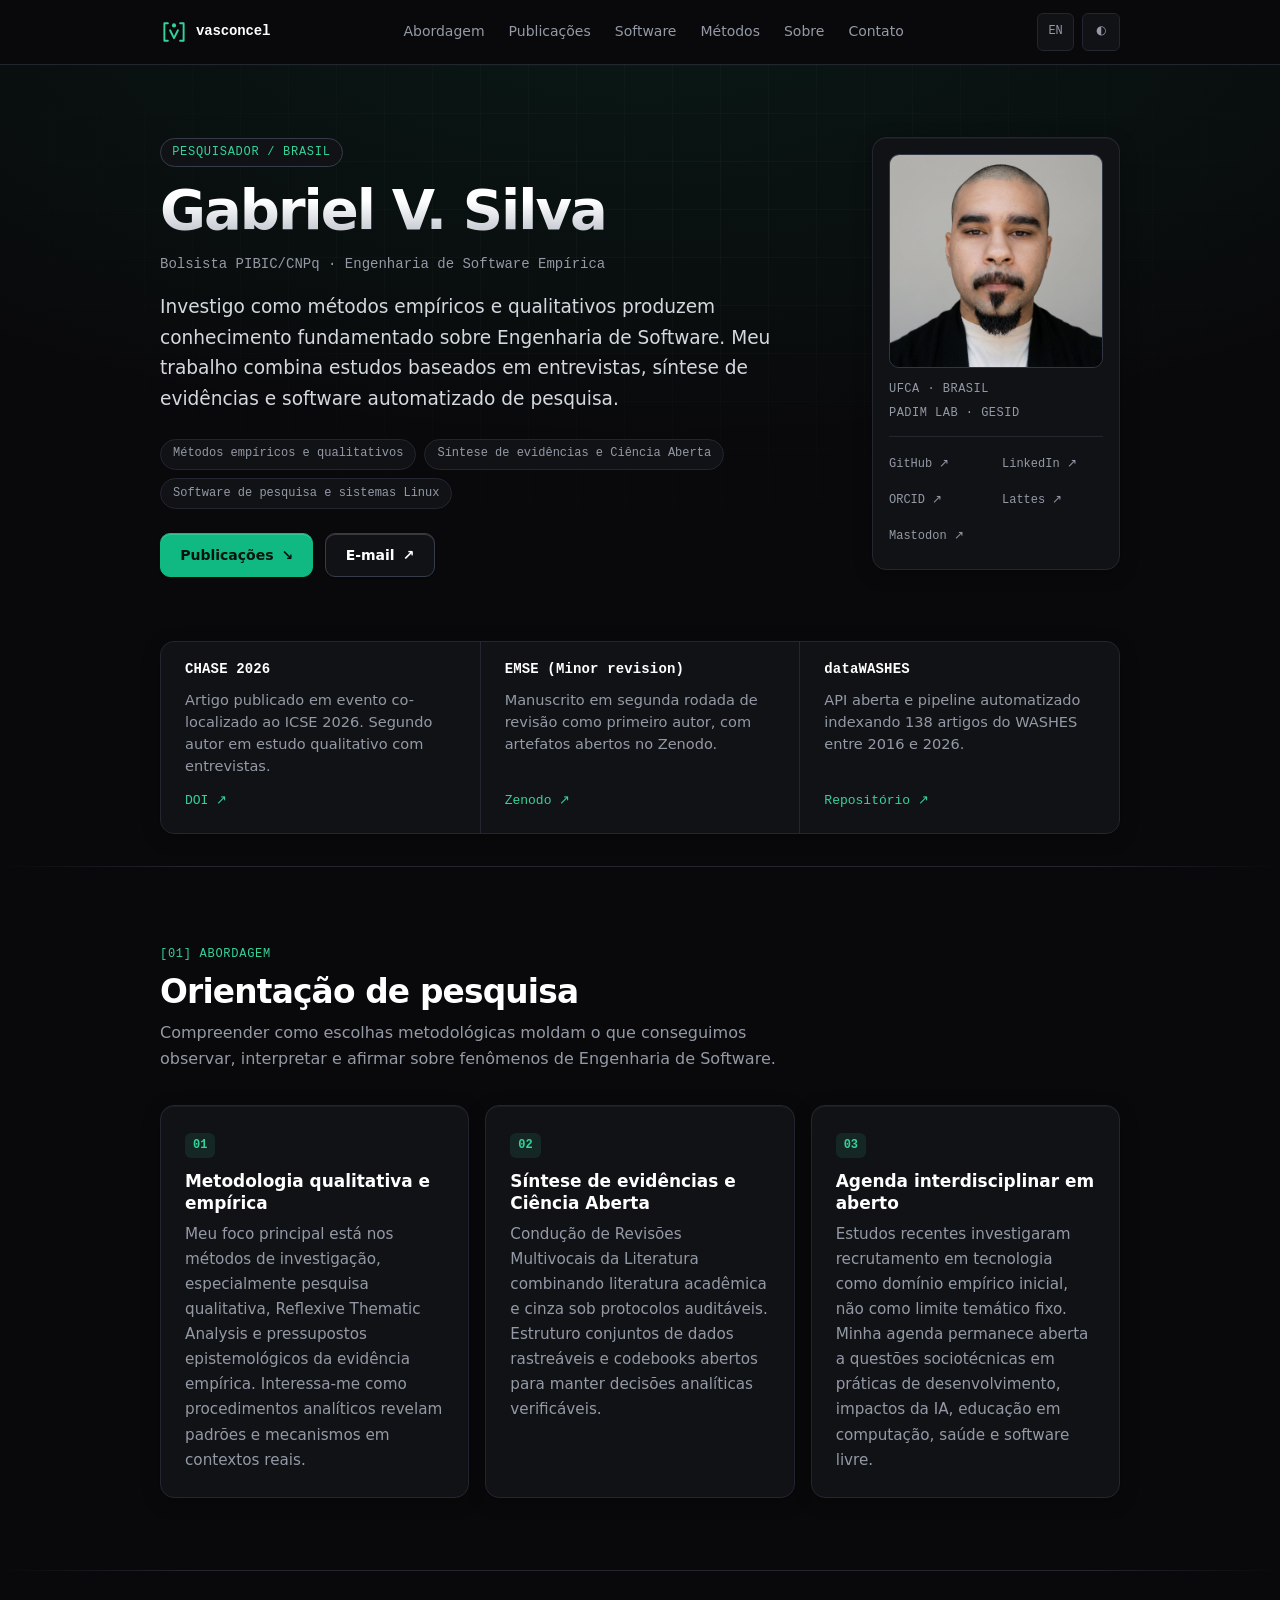
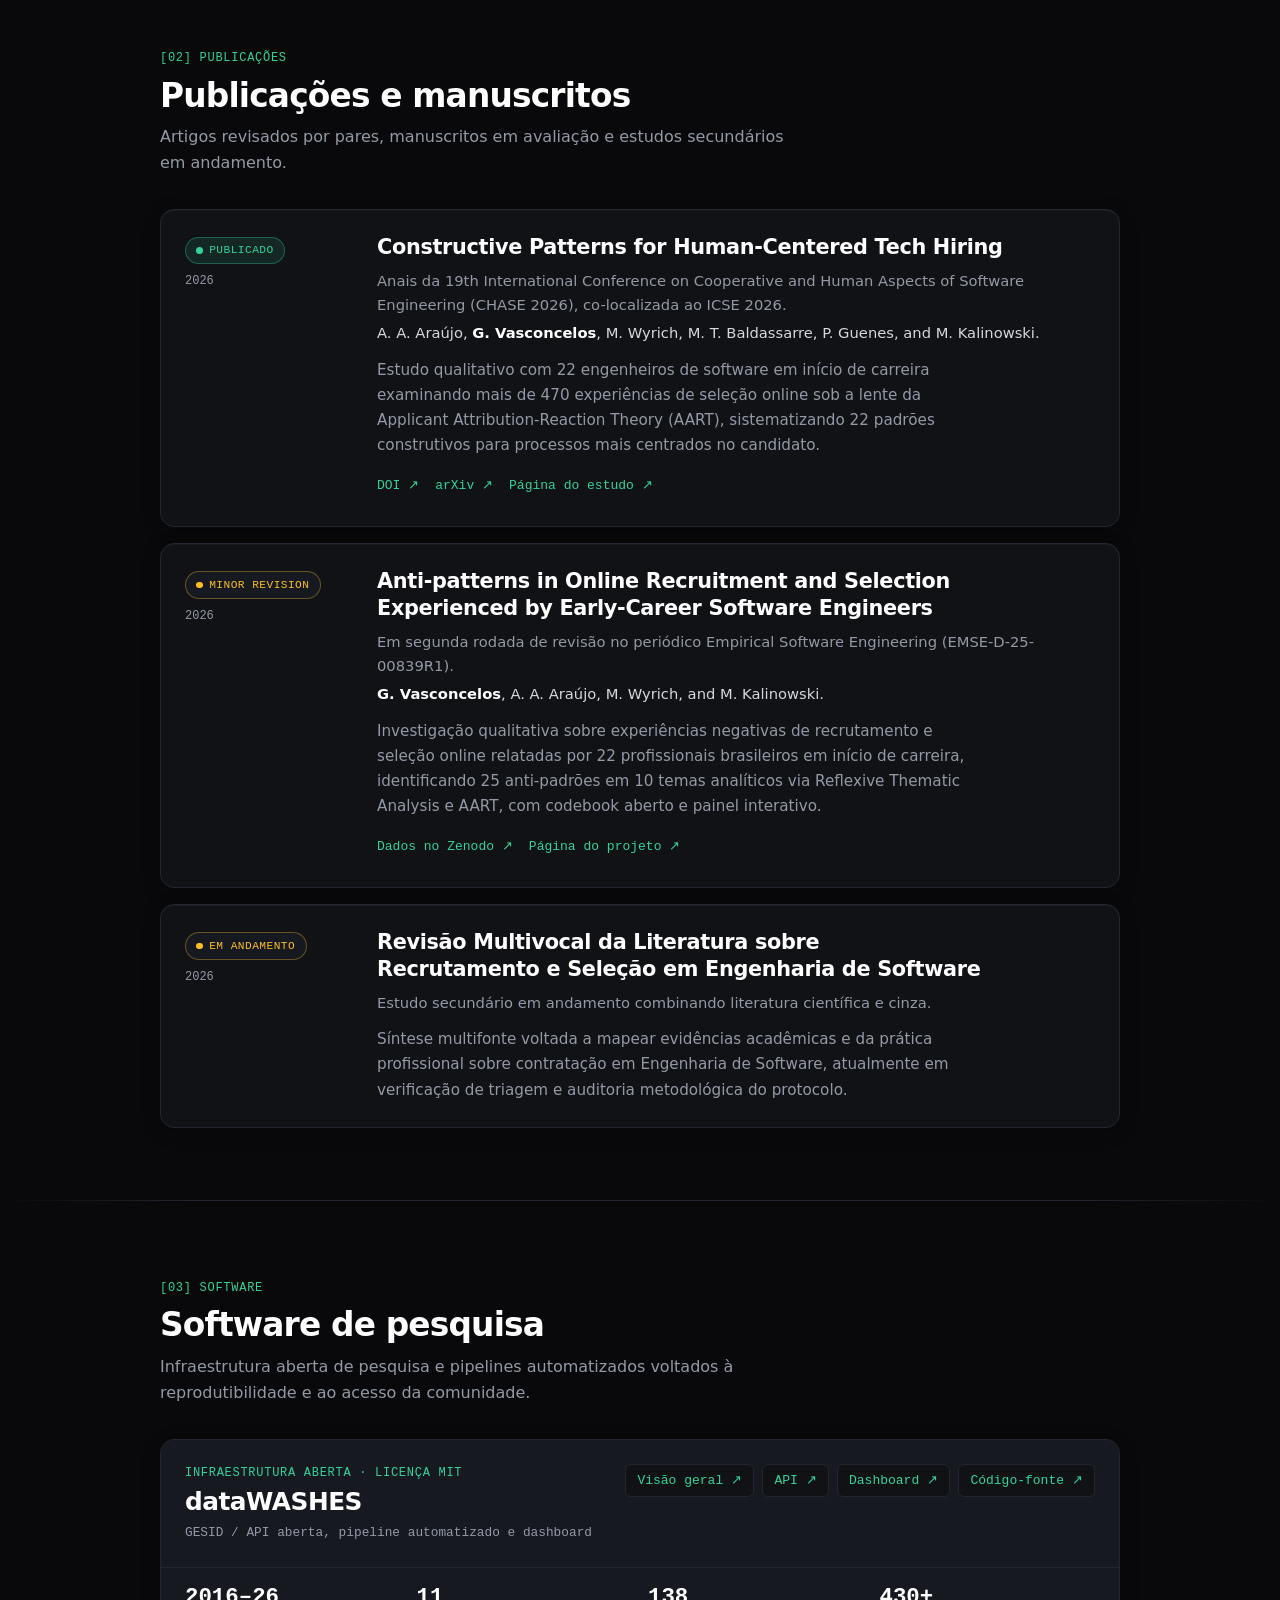
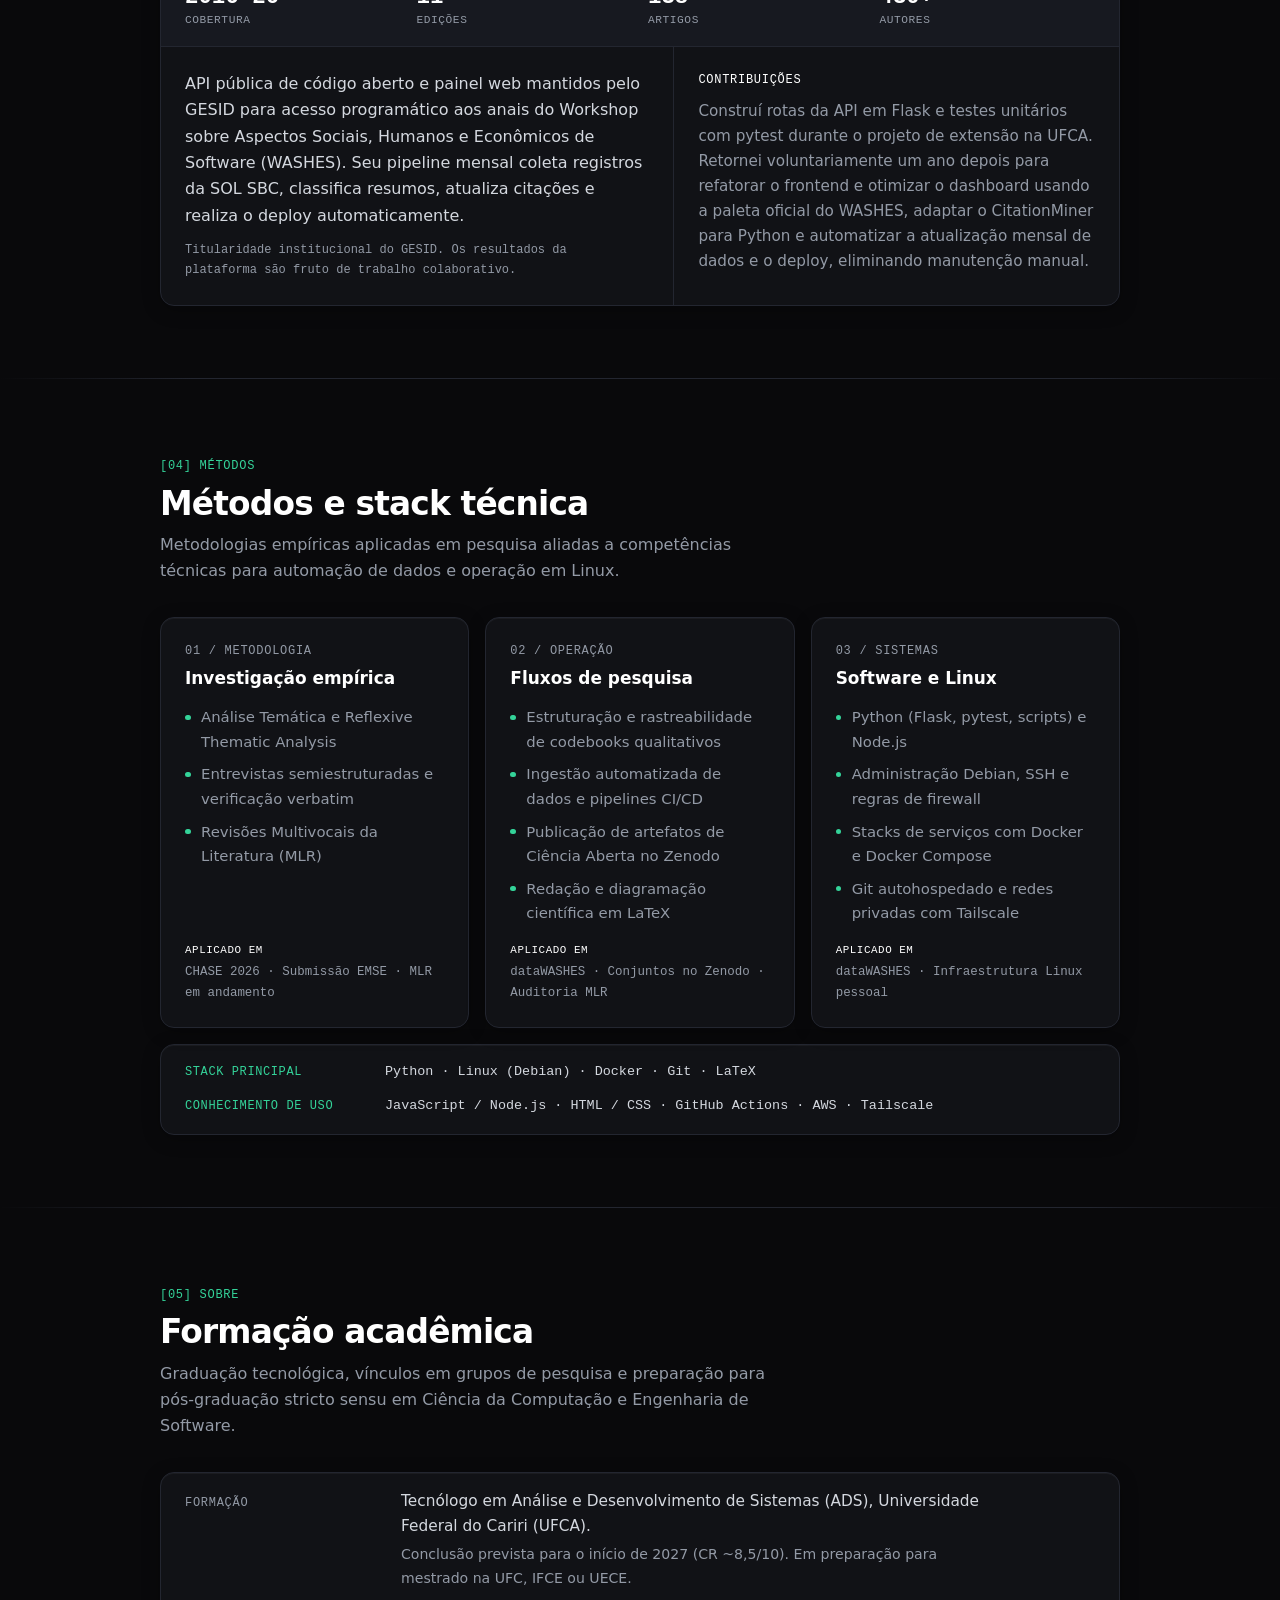
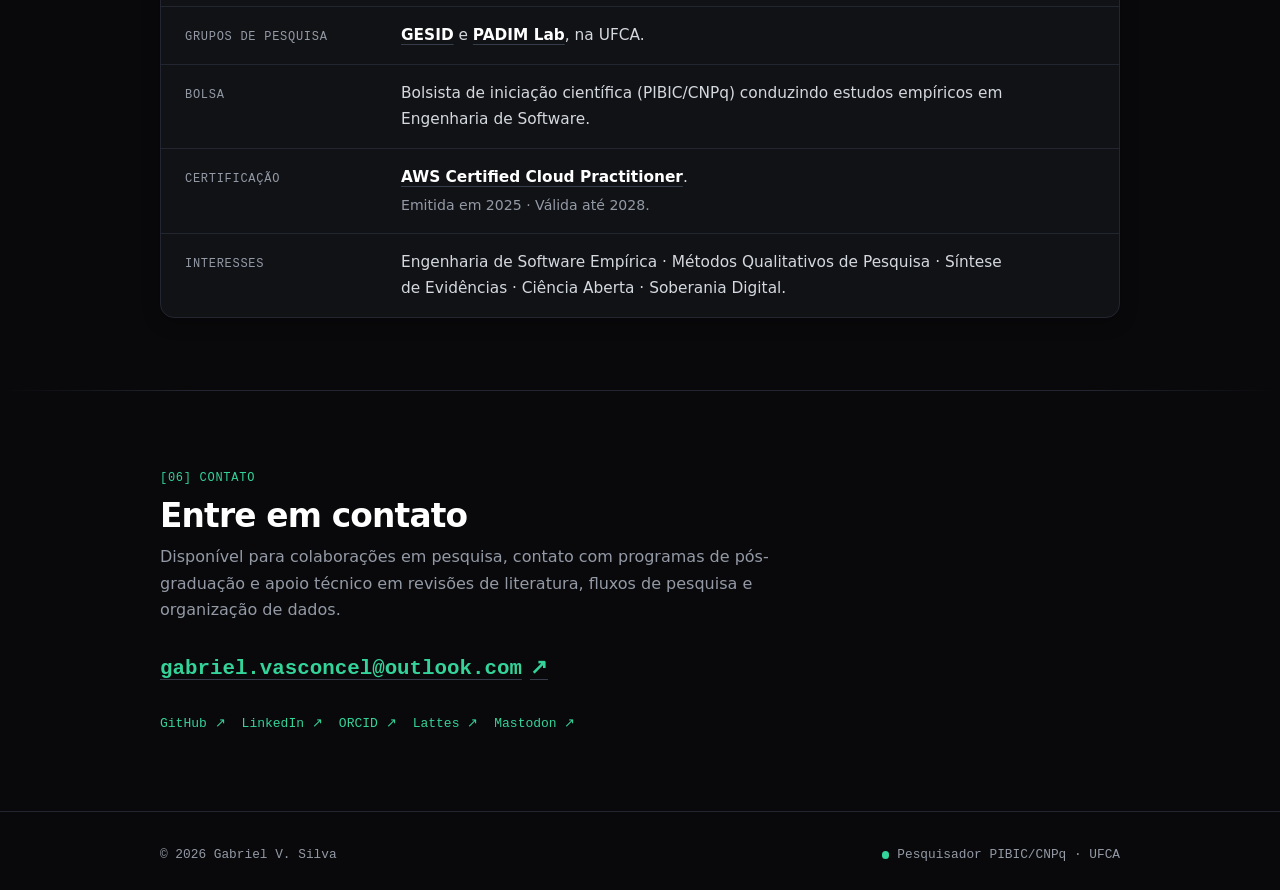
==== commit 235ba045: "feat(portfolio): add i18n build pipeline, new design system, and EN/PT parity - Add stdlib Python bu" ====
--- a/pt/index.html
+++ b/pt/index.html
@@ -4,18 +4,18 @@
   <meta charset="utf-8">
   <meta name="viewport" content="width=device-width, initial-scale=1">
   <meta name="color-scheme" content="dark light">
-  <meta name="theme-color" content="#050805">
-  <meta name="description" content="Gabriel V. Silva é pesquisador de iniciação científica na Universidade Federal do Cariri, com trabalho em engenharia de software empírica, aspectos humanos, métodos qualitativos e software de pesquisa.">
+  <meta name="theme-color" content="#09090b">
+  <meta name="description" content="Gabriel V. Silva é bolsista de iniciação científica (PIBIC/CNPq) na UFCA, atuando em Engenharia de Software Empírica, métodos qualitativos de pesquisa, síntese de evidências e software aberto de pesquisa.">
 
   <meta property="og:type" content="website">
   <meta property="og:locale" content="pt_BR">
   <meta property="og:title" content="Gabriel V. Silva">
-  <meta property="og:description" content="Engenharia de Software Empírica · Aspectos Humanos · Software de Pesquisa · Ciência Aberta">
+  <meta property="og:description" content="Engenharia de Software Empírica · Métodos Qualitativos · Síntese de Evidências · Ciência Aberta · Software de Pesquisa">
   <meta property="og:url" content="https://vasconcel.github.io/pt/">
   <meta property="og:image" content="https://vasconcel.github.io/assets/og-image.png">
   <meta property="og:image:width" content="1200">
   <meta property="og:image:height" content="630">
-  <meta property="og:image:alt" content="Gabriel V. Silva — Pesquisa e Software">
+  <meta property="og:image:alt" content="Gabriel V. Silva | Engenharia de Software Empírica">
   <meta name="twitter:card" content="summary_large_image">
 
   <link rel="canonical" href="https://vasconcel.github.io/pt/">
@@ -24,18 +24,17 @@
   <link rel="alternate" hreflang="x-default" href="https://vasconcel.github.io/">
   <link rel="icon" href="../assets/favicon.svg" type="image/svg+xml">
 
-  <!-- Aplica o tema salvo antes da pintura (evita "piscar" ao trocar de tema) -->
   <script>
     try {
       if (localStorage.getItem("theme") === "light") {
         document.documentElement.setAttribute("data-theme", "light");
-        document.querySelector('meta[name="theme-color"]').content = "#F2F5F0";
+        document.querySelector('meta[name="theme-color"]').content = "#fafafa";
       }
     } catch (e) {}
   </script>
 
   <link rel="stylesheet" href="../assets/styles.css">
-  <title>Gabriel V. Silva</title>
+  <title>Gabriel V. Silva | Engenharia de Software Empírica</title>
 
   <script type="application/ld+json">
   {
@@ -45,13 +44,29 @@
         "@type": "Person",
         "@id": "https://vasconcel.github.io/#person",
         "name": "Gabriel V. Silva",
-        "alternateName": "G. Vasconcelos",
-        "url": "https://vasconcel.github.io/pt/",
+        "alternateName": [
+          "Gabriel Vasconcelos",
+          "G. Vasconcelos",
+          "Gabriel Vasconcelos Andrade da Silva"
+        ],
+        "url": "https://vasconcel.github.io/",
         "email": "mailto:gabriel.vasconcel@outlook.com",
-        "jobTitle": "Pesquisador de iniciação científica",
-        "description": "Pesquisador de iniciação científica em engenharia de software empírica, aspectos humanos, métodos qualitativos e software de pesquisa.",
-        "affiliation": { "@type": "CollegeOrUniversity", "name": "Universidade Federal do Cariri (UFCA)" },
-        "knowsAbout": ["Engenharia de Software Empírica", "Aspectos Humanos da Engenharia de Software", "Pesquisa Qualitativa", "Ciência Aberta", "Software de Pesquisa"],
+        "jobTitle": "Bolsista de Iniciação Científica (PIBIC/CNPq)",
+        "description": "Graduando e pesquisador PIBIC/CNPq na UFCA com atuação em Engenharia de Software Empírica, métodos qualitativos, síntese de evidências e software de apoio à pesquisa.",
+        "affiliation": {
+          "@type": "CollegeOrUniversity",
+          "name": "Universidade Federal do Cariri (UFCA)"
+        },
+        "knowsAbout": [
+          "Empirical Software Engineering",
+          "Qualitative Research",
+          "Reflexive Thematic Analysis",
+          "Multivocal Literature Review",
+          "Evidence Synthesis",
+          "Open Science",
+          "Research Software",
+          "Linux Systems Administration"
+        ],
         "sameAs": [
           "https://github.com/vasconcel",
           "https://www.linkedin.com/in/vasconcel/",
@@ -66,15 +81,34 @@
         "datePublished": "2026",
         "inLanguage": "en",
         "url": "https://doi.org/10.1145/3794860.3794899",
-        "sameAs": ["https://arxiv.org/abs/2602.13845"],
-        "isPartOf": "Proceedings of the 4th International Workshop on Human-Centred Software Engineering for Changing Contexts (CHASE 2026)",
+        "sameAs": [
+          "https://arxiv.org/abs/2602.13845"
+        ],
+        "isPartOf": "Proceedings of the 19th International Conference on Cooperative and Human Aspects of Software Engineering (CHASE 2026)",
         "author": [
-          { "@type": "Person", "name": "A. A. Araújo" },
-          { "@id": "https://vasconcel.github.io/#person" },
-          { "@type": "Person", "name": "M. Wyrich" },
-          { "@type": "Person", "name": "M. T. Baldassarre" },
-          { "@type": "Person", "name": "P. Guenes" },
-          { "@type": "Person", "name": "M. Kalinowski" }
+          {
+            "@type": "Person",
+            "name": "Allysson Allex Araújo"
+          },
+          {
+            "@id": "https://vasconcel.github.io/#person"
+          },
+          {
+            "@type": "Person",
+            "name": "Marvin Wyrich"
+          },
+          {
+            "@type": "Person",
+            "name": "Maria Teresa Baldassarre"
+          },
+          {
+            "@type": "Person",
+            "name": "Paloma Guenes"
+          },
+          {
+            "@type": "Person",
+            "name": "Marcos Kalinowski"
+          }
         ]
       }
     ]
@@ -88,20 +122,21 @@
     <div class="container nav-inner">
       <a class="nav-brand" href="#top" aria-label="Gabriel V. Silva, voltar ao topo">
         <span class="nav-mark" aria-hidden="true">
-          <svg viewBox="0 0 32 32" width="32" height="32" fill="none" stroke="currentColor" stroke-width="2.2" stroke-linecap="round" stroke-linejoin="round" focusable="false"><path d="M9 6H5v20h4"/><path d="M23 6h4v20h-4"/><path d="M11.5 14 16 23l4.5-9"/><circle cx="16" cy="8.5" r="2.4" fill="currentColor" stroke="none"/></svg>
+          <svg viewBox="0 0 32 32" width="28" height="28" fill="none" stroke="currentColor" stroke-width="2.2" stroke-linecap="round" stroke-linejoin="round" focusable="false"><path d="M9 6H5v20h4"/><path d="M23 6h4v20h-4"/><path d="M11.5 14 16 23l4.5-9"/><circle cx="16" cy="8.5" r="2.4" fill="currentColor" stroke="none"/></svg>
         </span>
+        <span class="nav-name">vasconcel</span>
       </a>
       <div class="nav-links">
         <a href="#research">Abordagem</a>
-        <a href="#project">Trabalhos</a>
         <a href="#publications">Publicações</a>
+        <a href="#project">Software</a>
         <a href="#capabilities">Métodos</a>
         <a href="#background">Sobre</a>
         <a href="#contact">Contato</a>
       </div>
       <div class="nav-tools">
         <a class="lang-link" href="../" hreflang="en" lang="en" aria-label="Read in English" title="English">EN</a>
-        <button class="theme-toggle" type="button" aria-label="Alternar tema de cores"><span aria-hidden="true">◐</span></button>
+        <button class="theme-toggle" type="button" aria-label="Alternar tema de cores" aria-pressed="false"><span aria-hidden="true">◐</span></button>
       </div>
     </div>
   </nav>
@@ -109,22 +144,18 @@
   <header class="hero" id="top">
     <div class="container hero-grid">
       <div class="hero-copy">
-        <p class="kicker">Pesquisador <span aria-hidden="true">/</span> Brasil</p>
-        <h1 class="hero-title">Gabriel<br>V. Silva</h1>
-        <p class="hero-role">Pesquisador · Engenharia de Software Empírica</p>
-        <p class="hero-statement">
-          Transformo entrevistas e registros de pesquisa dispersos em evidências que equipes podem usar — com análise qualitativa, fluxos de dados reproduzíveis e software de pesquisa para uma engenharia de software mais humana.
-        </p>
-        <ul class="hero-focus" aria-label="Áreas de pesquisa">
-          <li>Aspectos humanos</li>
-          <li>Métodos qualitativos</li>
-          <li>Software de pesquisa</li>
+        <p class="kicker">Pesquisador / Brasil</p>
+        <h1 class="hero-title">Gabriel V. Silva</h1>
+        <p class="hero-role">Bolsista PIBIC/CNPq · Engenharia de Software Empírica</p>
+        <p class="hero-statement">Investigo como métodos empíricos e qualitativos produzem conhecimento fundamentado sobre Engenharia de Software. Meu trabalho combina estudos baseados em entrevistas, síntese de evidências e software automatizado de pesquisa.</p>
+        <ul class="hero-focus" aria-label="Áreas centrais">
+          <li>Métodos empíricos e qualitativos</li>
+          <li>Síntese de evidências e Ciência Aberta</li>
+          <li>Software de pesquisa e sistemas Linux</li>
         </ul>
         <div class="hero-actions">
-          <a class="btn btn--primary" href="#project">Ver trabalhos selecionados <span aria-hidden="true">↘</span></a>
-          <a class="btn btn--secondary" href="mailto:gabriel.vasconcel@outlook.com">Fale comigo <span aria-hidden="true">↗</span></a>
-          <!-- PLACEHOLDER: coloque o PDF do currículo em assets/cv.pdf -->
-          <!--<a class="btn btn--ghost" href="../assets/cv.pdf" download>Baixar currículo (PDF) <span aria-hidden="true">↓</span></a> -->
+          <a class="btn btn--primary" href="#publications">Publicações <span aria-hidden="true">↘</span></a>
+          <a class="btn btn--secondary" href="mailto:gabriel.vasconcel@outlook.com">E-mail <span aria-hidden="true">↗</span></a>
         </div>
       </div>
 
@@ -132,31 +163,40 @@
         <figure class="portrait">
           <img class="portrait-img" src="../assets/profile.jpg" alt="Retrato de Gabriel V. Silva" width="720" height="720">
           <figcaption class="portrait-caption">
-            <span>Perfil de pesquisador</span>
             <span>UFCA · Brasil</span>
+            <span>PADIM Lab · GESID</span>
           </figcaption>
         </figure>
-        <div class="profile-links" aria-label="Perfis acadêmicos e profissionais">
-          <a href="https://github.com/vasconcel" target="_blank" rel="me noopener noreferrer"><span>GitHub</span><span aria-hidden="true">↗</span></a>
-          <a href="https://www.linkedin.com/in/vasconcel/" target="_blank" rel="me noopener noreferrer"><span>LinkedIn</span><span aria-hidden="true">↗</span></a>
-          <a href="http://lattes.cnpq.br/7193014410256740" target="_blank" rel="noopener noreferrer"><span>Lattes</span><span aria-hidden="true">↗</span></a>
-          <a href="https://orcid.org/0009-0005-1736-354X" target="_blank" rel="me noopener noreferrer"><span>ORCID</span><span aria-hidden="true">↗</span></a>
-          <a href="https://mastodon.com.br/@vasconcel" target="_blank" rel="me noopener noreferrer"><span>Mastodon</span><span aria-hidden="true">↗</span></a>
+        <div class="profile-links" aria-label="Perfis acadêmicos e técnicos">
+          <a href="https://github.com/vasconcel" target="_blank" rel="me noopener noreferrer">GitHub ↗</a>
+          <a href="https://www.linkedin.com/in/vasconcel/" target="_blank" rel="me noopener noreferrer">LinkedIn ↗</a>
+          <a href="https://orcid.org/0009-0005-1736-354X" target="_blank" rel="me noopener noreferrer">ORCID ↗</a>
+          <a href="http://lattes.cnpq.br/7193014410256740" target="_blank" rel="noopener noreferrer">Lattes ↗</a>
+          <a href="https://mastodon.com.br/@vasconcel" target="_blank" rel="me noopener noreferrer">Mastodon ↗</a>
         </div>
       </aside>
     </div>
   </header>
 
   <main id="main">
-    <div class="proof" role="region" aria-label="Destaques">
+    <div class="proof" role="region" aria-label="Destaques recentes">
       <div class="container">
         <ul class="proof-list">
           <li>
             <strong>CHASE 2026</strong>
-            <span>Artigo completo da trilha de pesquisa, realizado junto ao ICSE. Segundo autor. 22 entrevistas sobre mais de 470 experiências de contratação, que resultaram em 22 padrões construtivos.</span>
-            <a class="link-arrow" href="https://doi.org/10.1145/3794860.3794899" target="_blank" rel="noopener noreferrer">Ler artigo ↗</a>
-          </li>
-          <li><strong>dataWASHES</strong><span>Plataforma e painel abertos que organizam os registros bibliográficos do WASHES, 2016–2025. Mantido pelo GESID; atuei em processamento de dados, testes e implantação.</span></li>
+            <span>Artigo publicado em evento co-localizado ao ICSE 2026. Segundo autor em estudo qualitativo com entrevistas.</span>
+            <a class="link-arrow" href="https://doi.org/10.1145/3794860.3794899" target="_blank" rel="noopener noreferrer">DOI ↗</a>
+          </li>
+          <li>
+            <strong>EMSE (Minor revision)</strong>
+            <span>Manuscrito em segunda rodada de revisão como primeiro autor, com artefatos abertos no Zenodo.</span>
+            <a class="link-arrow" href="https://doi.org/10.5281/zenodo.17552394" target="_blank" rel="noopener noreferrer">Zenodo ↗</a>
+          </li>
+          <li>
+            <strong>dataWASHES</strong>
+            <span>API aberta e pipeline automatizado indexando 138 artigos do WASHES entre 2016 e 2026.</span>
+            <a class="link-arrow" href="https://github.com/gesid/dataWASHES" target="_blank" rel="noopener noreferrer">Repositório ↗</a>
+          </li>
         </ul>
       </div>
     </div>
@@ -164,112 +204,34 @@
     <section class="section" id="research" aria-labelledby="research-title">
       <div class="container">
         <header class="section-head">
-          <p class="section-kicker">01 / Abordagem</p>
-          <h2 class="section-title" id="research-title">Interesses de pesquisa</h2>
-          <p class="section-lead">Entender as pessoas, as práticas e as condições por trás do trabalho em engenharia de software.</p>
-        </header>
-
+          <p class="section-kicker">[01] Abordagem</p>
+          <h2 class="section-title" id="research-title">Orientação de pesquisa</h2>
+          <p class="section-lead">Compreender como escolhas metodológicas moldam o que conseguimos observar, interpretar e afirmar sobre fenômenos de Engenharia de Software.</p>
+        </header>
         <ol class="research-index">
           <li>
-            <h3 class="index-title">Aspectos humanos da engenharia de software</h3>
-            <p class="index-text">Como desenvolvedores, candidatos, recrutadores e organizações interagem ao longo do trabalho com software, com atenção às condições sociais que moldam as carreiras técnicas.</p>
-          </li>
-          <li>
-            <h3 class="index-title">Métodos empíricos e qualitativos</h3>
-            <p class="index-text">Investigar experiências vividas e práticas organizacionais por meio de entrevistas, análise qualitativa, abordagens temáticas e desenho de pesquisa orientado a evidências.</p>
-          </li>
-          <li>
-            <h3 class="index-title">Infraestrutura de pesquisa e ciência aberta</h3>
-            <p class="index-text">Construir e melhorar ferramentas, fluxos de dados e recursos reprodutíveis que facilitem coletar, inspecionar e reutilizar evidências de pesquisa dispersas.</p>
+            <h3 class="index-title">Metodologia qualitativa e empírica</h3>
+            <p class="index-text">Meu foco principal está nos métodos de investigação, especialmente pesquisa qualitativa, Reflexive Thematic Analysis e pressupostos epistemológicos da evidência empírica. Interessa-me como procedimentos analíticos revelam padrões e mecanismos em contextos reais.</p>
+          </li>
+          <li>
+            <h3 class="index-title">Síntese de evidências e Ciência Aberta</h3>
+            <p class="index-text">Condução de Revisões Multivocais da Literatura combinando literatura acadêmica e cinza sob protocolos auditáveis. Estruturo conjuntos de dados rastreáveis e codebooks abertos para manter decisões analíticas verificáveis.</p>
+          </li>
+          <li>
+            <h3 class="index-title">Agenda interdisciplinar em aberto</h3>
+            <p class="index-text">Estudos recentes investigaram recrutamento em tecnologia como domínio empírico inicial, não como limite temático fixo. Minha agenda permanece aberta a questões sociotécnicas em práticas de desenvolvimento, impactos da IA, educação em computação, saúde e software livre.</p>
           </li>
         </ol>
       </div>
     </section>
 
-    <section class="section" id="project" aria-labelledby="work-title">
-      <div class="container">
-        <header class="section-head">
-          <p class="section-kicker">02 / Trabalhos</p>
-          <h2 class="section-title" id="work-title">Pesquisa na prática</h2>
-          <p class="section-lead">Uma seleção de trabalhos colaborativos de pesquisa e infraestrutura que ligam perguntas empíricas a artefatos práticos.</p>
-        </header>
-
-        <article class="project project--datawashes" aria-labelledby="datawashes-title">
-          <header class="project-masthead">
-            <div class="project-id">
-              <p class="project-tag">Caso 01 · Infraestrutura de pesquisa</p>
-              <h3 class="project-name" id="datawashes-title">dataWASHES</h3>
-              <p class="project-repo">GESID / infraestrutura aberta de pesquisa</p>
-            </div>
-            <div class="project-actions">
-              <a class="link-arrow" href="https://datawashes.pythonanywhere.com/" target="_blank" rel="noopener noreferrer">Plataforma ↗</a>
-              <a class="link-arrow" href="https://datawashes.pythonanywhere.com/dashboard" target="_blank" rel="noopener noreferrer">Painel ↗</a>
-              <a class="link-arrow" href="https://github.com/gesid/dataWASHES" target="_blank" rel="noopener noreferrer">Código ↗</a>
-            </div>
-          </header>
-          <div class="project-body">
-            <p class="project-lede">
-              O dataWASHES é uma iniciativa de infraestrutura de pesquisa mantida pelo GESID para organizar e dar acesso às informações bibliográficas do Workshop on Social, Human and Economic Aspects of Software (WASHES). Reúne registros das edições de 2016 a 2025 em uma plataforma pública e um painel.
-            </p>
-            <p class="project-pipeline">
-              O trabalho envolve um fluxo colaborativo de coleta, processamento, validação e apresentação de dados bibliográficos, que apoia o acesso ao histórico de publicações de uma comunidade de pesquisa.
-            </p>
-            <p class="project-attribution">Titularidade institucional: GESID. A plataforma e seus dados são produtos colaborativos; a contribuição descrita abaixo refere-se ao meu trabalho.</p>
-          </div>
-          <dl class="project-stats" aria-label="Cobertura do projeto">
-            <div class="stat"><dt>Cobertura</dt><dd>2016–25</dd></div>
-            <div class="stat"><dt>Edições do workshop</dt><dd>10</dd></div>
-            <div class="stat"><dt>Acesso público</dt><dd>Aberto</dd></div>
-          </dl>
-          <div class="project-role">
-            <div class="project-role-head">
-              <p class="project-role-label">Minha contribuição</p>
-              <p class="project-role-text">Contribuí com o fluxo de dados de pesquisa e a infraestrutura de software, incluindo a adaptação em Python da função de mineração de citações, a automação do processamento de dados, testes, implantação e desenvolvimento ligado ao painel.</p>
-            </div>
-          </div>
-        </article>
-
-        <article class="project project--paper" aria-labelledby="chase-title">
-          <header class="project-masthead">
-            <div class="project-id">
-              <p class="project-tag">Caso 02 · Estudo empírico</p>
-              <h3 class="project-name" id="chase-title">Constructive Patterns for Human-Centered Tech Hiring</h3>
-              <p class="project-repo">CHASE 2026 · Realizado junto ao ICSE</p>
-            </div>
-            <div class="project-actions">
-              <a class="link-arrow" href="https://doi.org/10.1145/3794860.3794899" target="_blank" rel="noopener noreferrer">Anais ↗</a>
-              <a class="link-arrow" href="https://arxiv.org/abs/2602.13845" target="_blank" rel="noopener noreferrer">Preprint ↗</a>
-              <a class="link-arrow" href="https://gesid.github.io/papers/swe-cps-hiring/" target="_blank" rel="noopener noreferrer">Página do estudo ↗</a>
-            </div>
-          </header>
-          <div class="project-body">
-            <p class="project-lede">
-              Este estudo investiga como profissionais de software em início de carreira vivem os processos online de recrutamento e seleção. A partir de entrevistas e de experiências de recrutamento relatadas, a pesquisa identifica padrões construtivos que podem orientar práticas de contratação mais centradas nas pessoas. O artigo está em inglês.
-            </p>
-            <dl class="study-figures" aria-label="Visão geral do estudo">
-              <div class="figure"><dt>Pessoas entrevistadas</dt><dd>22</dd></div>
-              <div class="figure"><dt>Experiências relatadas</dt><dd>470+</dd></div>
-              <div class="figure"><dt>Padrões construtivos</dt><dd>22</dd></div>
-            </dl>
-          </div>
-          <div class="project-role">
-            <div class="project-role-head">
-              <p class="project-role-label">Minha contribuição</p>
-              <p class="project-role-text">Segundo autor. Contribuí com o trabalho empírico, incluindo entrevistas, codificação qualitativa e o desenvolvimento do artefato de pesquisa do estudo, em colaboração com os coautores.</p>
-            </div>
-          </div>
-        </article>
-      </div>
-    </section>
-
     <section class="section" id="publications" aria-labelledby="publications-title">
       <div class="container">
         <header class="section-head">
-          <p class="section-kicker">03 / Publicações</p>
-          <h2 class="section-title" id="publications-title">Publicação selecionada</h2>
-          <p class="section-lead">Pesquisa publicada, desenvolvida em colaboração com colegas de engenharia de software empírica.</p>
-        </header>
-
+          <p class="section-kicker">[02] Publicações</p>
+          <h2 class="section-title" id="publications-title">Publicações e manuscritos</h2>
+          <p class="section-lead">Artigos revisados por pares, manuscritos em avaliação e estudos secundários em andamento.</p>
+        </header>
         <ol class="publication-list">
           <li class="publication">
             <div class="pub-rail">
@@ -277,87 +239,152 @@
               <span class="pub-year">2026</span>
             </div>
             <div class="pub-main">
-              <h3 class="pub-title"><a href="https://doi.org/10.1145/3794860.3794899" target="_blank" rel="noopener noreferrer" hreflang="en" lang="en">Constructive Patterns for Human-Centered Tech Hiring</a></h3>
-              <p class="pub-venue" lang="en">Proceedings of the 4th International Workshop on Human-Centred Software Engineering for Changing Contexts (CHASE 2026), co-located with ICSE.</p>
-              <p class="pub-authors">A. A. Araújo, <strong>G. Vasconcelos</strong>, M. Wyrich, M. T. Baldassarre, P. Guenes e M. Kalinowski.</p>
-              <p class="pub-abstract">Estudo baseado em entrevistas sobre as experiências de recrutamento online de profissionais de software em início de carreira, que apresenta padrões construtivos para práticas de recrutamento e seleção mais centradas nas pessoas.</p>
+              <h3 class="pub-title"><a href="https://doi.org/10.1145/3794860.3794899" target="_blank" rel="noopener noreferrer">Constructive Patterns for Human-Centered Tech Hiring</a></h3>
+              <p class="pub-venue">Anais da 19th International Conference on Cooperative and Human Aspects of Software Engineering (CHASE 2026), co-localizada ao ICSE 2026.</p>
+              <p class="pub-authors">A. A. Araújo, <strong>G. Vasconcelos</strong>, M. Wyrich, M. T. Baldassarre, P. Guenes, and M. Kalinowski.</p>
+              <p class="pub-abstract">Estudo qualitativo com 22 engenheiros de software em início de carreira examinando mais de 470 experiências de seleção online sob a lente da Applicant Attribution-Reaction Theory (AART), sistematizando 22 padrões construtivos para processos mais centrados no candidato.</p>
               <div class="entry-links">
                 <a class="link-arrow" href="https://doi.org/10.1145/3794860.3794899" target="_blank" rel="noopener noreferrer">DOI ↗</a>
                 <a class="link-arrow" href="https://arxiv.org/abs/2602.13845" target="_blank" rel="noopener noreferrer">arXiv ↗</a>
-                <a class="link-arrow" href="https://gesid.github.io/papers/swe-cps-hiring/" target="_blank" rel="noopener noreferrer">Artefato de pesquisa ↗</a>
+                <a class="link-arrow" href="https://gesid.github.io/papers/swe-cps-hiring/" target="_blank" rel="noopener noreferrer">Página do estudo ↗</a>
               </div>
             </div>
           </li>
+          <li class="publication">
+            <div class="pub-rail">
+              <span class="status status--revision">Minor revision</span>
+              <span class="pub-year">2026</span>
+            </div>
+            <div class="pub-main">
+              <h3 class="pub-title"><a href="https://gesid.github.io/papers/swe-aps-hiring" target="_blank" rel="noopener noreferrer">Anti-patterns in Online Recruitment and Selection Experienced by Early-Career Software Engineers</a></h3>
+              <p class="pub-venue">Em segunda rodada de revisão no periódico Empirical Software Engineering (EMSE-D-25-00839R1).</p>
+              <p class="pub-authors"><strong>G. Vasconcelos</strong>, A. A. Araújo, M. Wyrich, and M. Kalinowski.</p>
+              <p class="pub-abstract">Investigação qualitativa sobre experiências negativas de recrutamento e seleção online relatadas por 22 profissionais brasileiros em início de carreira, identificando 25 anti-padrões em 10 temas analíticos via Reflexive Thematic Analysis e AART, com codebook aberto e painel interativo.</p>
+              <div class="entry-links">
+                <a class="link-arrow" href="https://doi.org/10.5281/zenodo.17552394" target="_blank" rel="noopener noreferrer">Dados no Zenodo ↗</a>
+                <a class="link-arrow" href="https://gesid.github.io/papers/swe-aps-hiring" target="_blank" rel="noopener noreferrer">Página do projeto ↗</a>
+              </div>
+            </div>
+          </li>
+          <li class="publication">
+            <div class="pub-rail">
+              <span class="status status--progress">Em andamento</span>
+              <span class="pub-year">2026</span>
+            </div>
+            <div class="pub-main">
+              <h3 class="pub-title">Revisão Multivocal da Literatura sobre Recrutamento e Seleção em Engenharia de Software</h3>
+              <p class="pub-venue">Estudo secundário em andamento combinando literatura científica e cinza.</p>
+              <p class="pub-abstract">Síntese multifonte voltada a mapear evidências acadêmicas e da prática profissional sobre contratação em Engenharia de Software, atualmente em verificação de triagem e auditoria metodológica do protocolo.</p>
+            </div>
+          </li>
         </ol>
-        <p class="pub-note">Esta lista inclui apenas trabalhos publicados. A autoria colaborativa e a posição do autor estão indicadas explicitamente. Meu nome aparece na lista de autores como G. Vasconcelos.</p>
+      </div>
+    </section>
+
+    <section class="section" id="project" aria-labelledby="work-title">
+      <div class="container">
+        <header class="section-head">
+          <p class="section-kicker">[03] Software</p>
+          <h2 class="section-title" id="work-title">Software de pesquisa</h2>
+          <p class="section-lead">Infraestrutura aberta de pesquisa e pipelines automatizados voltados à reprodutibilidade e ao acesso da comunidade.</p>
+        </header>
+        <article class="project" aria-labelledby="datawashes-title">
+          <header class="project-masthead">
+            <div class="project-id">
+              <p class="project-tag">Infraestrutura aberta · Licença MIT</p>
+              <h3 class="project-name" id="datawashes-title">dataWASHES</h3>
+              <p class="project-repo">GESID / API aberta, pipeline automatizado e dashboard</p>
+            </div>
+            <div class="project-actions">
+              <a class="link-arrow" href="https://gesid.github.io/dataWASHES" target="_blank" rel="noopener noreferrer">Visão geral ↗</a>
+              <a class="link-arrow" href="https://datawashes.pythonanywhere.com/" target="_blank" rel="noopener noreferrer">API ↗</a>
+              <a class="link-arrow" href="https://datawashes.pythonanywhere.com/dashboard" target="_blank" rel="noopener noreferrer">Dashboard ↗</a>
+              <a class="link-arrow" href="https://github.com/gesid/dataWASHES" target="_blank" rel="noopener noreferrer">Código-fonte ↗</a>
+            </div>
+          </header>
+          <div class="project-body">
+            <p class="project-lede">API pública de código aberto e painel web mantidos pelo GESID para acesso programático aos anais do Workshop sobre Aspectos Sociais, Humanos e Econômicos de Software (WASHES). Seu pipeline mensal coleta registros da SOL SBC, classifica resumos, atualiza citações e realiza o deploy automaticamente.</p>
+            <p class="project-attribution">Titularidade institucional do GESID. Os resultados da plataforma são fruto de trabalho colaborativo.</p>
+          </div>
+          <dl class="project-stats" aria-label="Cobertura da base">
+            <div class="stat"><dt>Cobertura</dt><dd>2016–26</dd></div>
+            <div class="stat"><dt>Edições</dt><dd>11</dd></div>
+            <div class="stat"><dt>Artigos</dt><dd>138</dd></div>
+            <div class="stat"><dt>Autores</dt><dd>430+</dd></div>
+          </dl>
+          <div class="project-role">
+            <p class="project-role-label">Contribuições</p>
+            <p class="project-role-text">Construí rotas da API em Flask e testes unitários com pytest durante o projeto de extensão na UFCA. Retornei voluntariamente um ano depois para refatorar o frontend e otimizar o dashboard usando a paleta oficial do WASHES, adaptar o CitationMiner para Python e automatizar a atualização mensal de dados e o deploy, eliminando manutenção manual.</p>
+          </div>
+        </article>
       </div>
     </section>
 
     <section class="section" id="capabilities" aria-labelledby="capabilities-title">
       <div class="container">
         <header class="section-head">
-          <p class="section-kicker">04 / Métodos</p>
-          <h2 class="section-title" id="capabilities-title">Métodos e ferramentas</h2>
-          <p class="section-lead">Um repertório voltado à pesquisa, que cobre investigação empírica, interpretação qualitativa e trabalho com evidências apoiado por software.</p>
-        </header>
-
+          <p class="section-kicker">[04] Métodos</p>
+          <h2 class="section-title" id="capabilities-title">Métodos e stack técnica</h2>
+          <p class="section-lead">Metodologias empíricas aplicadas em pesquisa aliadas a competências técnicas para automação de dados e operação em Linux.</p>
+        </header>
         <div class="capability-list">
           <article class="capability">
             <div class="capability-head">
-              <p class="capability-index">01 / Pesquisa</p>
+              <p class="capability-index">01 / Metodologia</p>
               <h3 class="capability-title">Investigação empírica</h3>
             </div>
             <ul class="capability-items">
-              <li>Desenho de pesquisa e desenvolvimento de protocolo</li>
-              <li>Estudos baseados em entrevistas</li>
-              <li>Síntese de evidências e revisões de literatura</li>
+              <li>Análise Temática e Reflexive Thematic Analysis</li>
+              <li>Entrevistas semiestruturadas e verificação verbatim</li>
+              <li>Revisões Multivocais da Literatura (MLR)</li>
             </ul>
-            <p class="capability-evidence"><span>Na prática</span>CHASE 2026 · Aspectos humanos da engenharia de software</p>
+            <p class="capability-evidence"><span>Aplicado em</span>CHASE 2026 · Submissão EMSE · MLR em andamento</p>
           </article>
-
           <article class="capability">
             <div class="capability-head">
-              <p class="capability-index">02 / Análise</p>
-              <h3 class="capability-title">Métodos qualitativos</h3>
+              <p class="capability-index">02 / Operação</p>
+              <h3 class="capability-title">Fluxos de pesquisa</h3>
             </div>
             <ul class="capability-items">
-              <li>Análise temática</li>
-              <li>Fundamentos de Grounded Theory</li>
-              <li>Codificação e interpretação qualitativa</li>
+              <li>Estruturação e rastreabilidade de codebooks qualitativos</li>
+              <li>Ingestão automatizada de dados e pipelines CI/CD</li>
+              <li>Publicação de artefatos de Ciência Aberta no Zenodo</li>
+              <li>Redação e diagramação científica em LaTeX</li>
             </ul>
-            <p class="capability-evidence"><span>Na prática</span>Análise de entrevistas · Desenvolvimento de padrões</p>
+            <p class="capability-evidence"><span>Aplicado em</span>dataWASHES · Conjuntos no Zenodo · Auditoria MLR</p>
           </article>
-
           <article class="capability">
             <div class="capability-head">
-              <p class="capability-index">03 / Engenharia</p>
-              <h3 class="capability-title">Software de pesquisa</h3>
+              <p class="capability-index">03 / Sistemas</p>
+              <h3 class="capability-title">Software e Linux</h3>
             </div>
             <ul class="capability-items">
-              <li>Processamento de dados e automação</li>
-              <li>APIs, testes e fluxos de implantação</li>
-              <li>Dados abertos de pesquisa e reprodutibilidade</li>
+              <li>Python (Flask, pytest, scripts) e Node.js</li>
+              <li>Administração Debian, SSH e regras de firewall</li>
+              <li>Stacks de serviços com Docker e Docker Compose</li>
+              <li>Git autohospedado e redes privadas com Tailscale</li>
             </ul>
-            <p class="capability-evidence"><span>Na prática</span>dataWASHES · Infraestrutura de pesquisa do GESID</p>
+            <p class="capability-evidence"><span>Aplicado em</span>dataWASHES · Infraestrutura Linux pessoal</p>
           </article>
         </div>
-
-        <p class="tools-line"><span>Tecnologias</span> Python · JavaScript / Node.js · Solidity · AWS · Git · HTML / CSS</p>
+        <div class="tools-line">
+          <p><span>Stack principal</span> Python · Linux (Debian) · Docker · Git · LaTeX</p>
+          <p><span>Conhecimento de uso</span> JavaScript / Node.js · HTML / CSS · GitHub Actions · AWS · Tailscale</p>
+        </div>
       </div>
     </section>
 
     <section class="section" id="background" aria-labelledby="background-title">
       <div class="container">
         <header class="section-head">
-          <p class="section-kicker">05 / Sobre</p>
-          <h2 class="section-title" id="background-title">Formação</h2>
-          <p class="section-lead">Formação acadêmica e vínculos de pesquisa que orientam meu trabalho em engenharia de software e nas dimensões sociais da tecnologia.</p>
-        </header>
-
+          <p class="section-kicker">[05] Sobre</p>
+          <h2 class="section-title" id="background-title">Formação acadêmica</h2>
+          <p class="section-lead">Graduação tecnológica, vínculos em grupos de pesquisa e preparação para pós-graduação stricto sensu em Ciência da Computação e Engenharia de Software.</p>
+        </header>
         <div class="facts">
           <div class="fact">
-            <h3 class="fact-label">Educação</h3>
-            <p class="fact-value">Tecnólogo em Análise e Desenvolvimento de Sistemas, Universidade Federal do Cariri (UFCA). <span class="fact-note">Graduação em andamento.</span></p>
+            <h3 class="fact-label">Formação</h3>
+            <p class="fact-value">Tecnólogo em Análise e Desenvolvimento de Sistemas (ADS), Universidade Federal do Cariri (UFCA). <span class="fact-note">Conclusão prevista para o início de 2027 (CR ~8,5/10). Em preparação para mestrado na UFC, IFCE ou UECE.</span></p>
           </div>
           <div class="fact">
             <h3 class="fact-label">Grupos de pesquisa</h3>
@@ -365,15 +392,15 @@
           </div>
           <div class="fact">
             <h3 class="fact-label">Bolsa</h3>
-            <p class="fact-value">Bolsa de iniciação científica (PIBIC), que apoia atividades de pesquisa na UFCA.</p>
+            <p class="fact-value">Bolsista de iniciação científica (PIBIC/CNPq) conduzindo estudos empíricos em Engenharia de Software.</p>
           </div>
           <div class="fact">
             <h3 class="fact-label">Certificação</h3>
             <p class="fact-value"><a class="fact-link" href="https://www.credly.com/badges/2e2439c9-6cc6-4401-9c5e-c247107fe72a/public_url" target="_blank" rel="noopener noreferrer">AWS Certified Cloud Practitioner</a>. <span class="fact-note">Emitida em 2025 · Válida até 2028.</span></p>
           </div>
           <div class="fact">
-            <h3 class="fact-label">Identidade de pesquisa</h3>
-            <p class="fact-value">Engenharia de Software Empírica · Aspectos Humanos · Pesquisa Qualitativa · Ciência Aberta · Software de Pesquisa.</p>
+            <h3 class="fact-label">Interesses</h3>
+            <p class="fact-value">Engenharia de Software Empírica · Métodos Qualitativos de Pesquisa · Síntese de Evidências · Ciência Aberta · Soberania Digital.</p>
           </div>
         </div>
       </div>
@@ -382,19 +409,17 @@
     <section class="section section--contact" id="contact" aria-labelledby="contact-title">
       <div class="container">
         <header class="section-head">
-          <p class="section-kicker">06 / Contato</p>
-          <h2 class="section-title" id="contact-title">Contato</h2>
-          <p class="section-lead">Para colaborações de pesquisa, troca acadêmica e conversas sobre engenharia de software empírica ou infraestrutura de pesquisa.</p>
-        </header>
-        <p class="closing-line">Sempre aberto a conversas cuidadosas com pesquisadores, estudantes e pessoas que constroem ferramentas e práticas para uma engenharia de software mais centrada nas pessoas.</p>
+          <p class="section-kicker">[06] Contato</p>
+          <h2 class="section-title" id="contact-title">Entre em contato</h2>
+          <p class="section-lead">Disponível para colaborações em pesquisa, contato com programas de pós-graduação e apoio técnico em revisões de literatura, fluxos de pesquisa e organização de dados.</p>
+        </header>
         <p class="closing-email"><a class="email-link" href="mailto:gabriel.vasconcel@outlook.com">gabriel.vasconcel@outlook.com <span class="email-link-icon" aria-hidden="true">↗</span></a></p>
-        <div class="closing-links" aria-label="Outros perfis">
+        <div class="closing-links" aria-label="Perfis externos">
           <a class="link-arrow" href="https://github.com/vasconcel" target="_blank" rel="me noopener noreferrer">GitHub ↗</a>
           <a class="link-arrow" href="https://www.linkedin.com/in/vasconcel/" target="_blank" rel="me noopener noreferrer">LinkedIn ↗</a>
           <a class="link-arrow" href="https://orcid.org/0009-0005-1736-354X" target="_blank" rel="me noopener noreferrer">ORCID ↗</a>
           <a class="link-arrow" href="http://lattes.cnpq.br/7193014410256740" target="_blank" rel="noopener noreferrer">Lattes ↗</a>
           <a class="link-arrow" href="https://mastodon.com.br/@vasconcel" target="_blank" rel="me noopener noreferrer">Mastodon ↗</a>
-          <a class="link-arrow" href="../assets/cv.pdf" download>Currículo ↓</a>
         </div>
       </div>
     </section>
@@ -403,7 +428,7 @@
   <footer class="site-footer">
     <div class="container footer-inner">
       <p>© <span id="year">2026</span> Gabriel V. Silva</p>
-      <p class="footer-status"><span aria-hidden="true"></span> Pesquisador independente · UFCA</p>
+      <p class="footer-status"><span aria-hidden="true"></span> Pesquisador PIBIC/CNPq · UFCA</p>
     </div>
   </footer>
 
--- a/assets/styles.css
+++ b/assets/styles.css
@@ -1,121 +1,192 @@
 /* ==========================================================================
    Gabriel V. Silva | Empirical Software Engineering
-   Paleta: Type O (carvão, branco-osso, verde-pinho oxidado e âmbar fosco).
+   Design System: Modern AI-Era Research & Precision Engineering
    ========================================================================== */
 
-/* 01. TOKENS ------------------------------------------------------------- */
+/* ==========================================================================
+   01. CSS RESET / NORMALIZE
+   ========================================================================== */
+*,
+*::before,
+*::after {
+  box-sizing: border-box;
+}
+
+html {
+  -webkit-text-size-adjust: 100%;
+  text-size-adjust: 100%;
+  scroll-behavior: smooth;
+}
+
+body {
+  margin: 0;
+  min-height: 100dvh;
+  overflow-x: clip;
+}
+
+h1,
+h2,
+h3,
+p,
+ul,
+ol,
+dl,
+dd,
+figure {
+  margin: 0;
+  padding: 0;
+}
+
+ul,
+ol {
+  list-style: none;
+}
+
+img,
+svg {
+  display: block;
+  max-width: 100%;
+}
+
+img {
+  height: auto;
+}
+
+button {
+  font: inherit;
+  color: inherit;
+}
+
+/* ==========================================================================
+   02. DESIGN TOKENS (:root)
+   ========================================================================== */
 :root {
   color-scheme: dark;
 
-  --bg: #090b0a;
-  --surface: #111412;
-  --surface-raised: #171c19;
-  --text: #d9e0da;
-  --text-muted: #8a948c;
-  --border: #232a25;
-  --border-strong: #37423a;
-  --accent: #57a773;
-  --accent-hover: #73c28e;
-  --btn-bg: #235337;
-  --btn-bg-hover: #2d6a46;
-  --btn-fg: #eef5f0;
-  --status-ok: #57a773;
-  --status-warn: #c49345;
-
-  --font-sans: system-ui, -apple-system, "Segoe UI", Roboto, "Helvetica Neue", Arial, sans-serif;
-  --font-mono: ui-monospace, "Cascadia Code", "JetBrains Mono", SFMono-Regular, Menlo, Consolas, monospace;
-
+  /* Colors */
+  --color-bg: #09090b;
+  --color-surface: #111216;
+  --color-surface-elevated: #171920;
+  --color-heading-top: #ffffff;
+  --color-heading-bottom: #b4bac4;
+  --color-text: #d4d8df;
+  --color-muted: #939aa6;
+  --color-border: #232630;
+  --color-border-strong: #373c4b;
+  --color-grid: rgba(255, 255, 255, 0.028);
+  --color-accent: #34d399;
+  --color-accent-hover: #6ee7b7;
+  --color-accent-soft: rgba(52, 211, 153, 0.11);
+  --color-btn-bg: #10b981;
+  --color-btn-bg-hover: #34d399;
+  --color-btn-fg: #04130d;
+  --color-status-ok: #34d399;
+  --color-status-warn: #fbbf24;
+  --color-ambient: rgba(16, 185, 129, 0.09);
+
+  /* Typography */
+  --font-sans: "Inter", "SF Pro Text", system-ui, -apple-system, "Segoe UI", Roboto, "Helvetica Neue", Arial, sans-serif;
+  --font-mono: "JetBrains Mono", "SF Mono", ui-monospace, "Cascadia Code", Menlo, Consolas, monospace;
+  --font-size-base: 1rem;
+  --font-size-sm: 0.875rem;
+  --font-size-xs: 0.75rem;
+  --font-size-hero: clamp(2.25rem, 6.5vw, 3.5rem);
+  --font-size-h2: clamp(1.5rem, 3.5vw, 2.05rem);
+  --line-height-body: 1.65;
+  --line-height-tight: 1.1;
+
+  /* Layout */
+  --container-width: 64rem;
+  --measure: 62ch;
+  --page-gutter: clamp(1rem, 4vw, 2rem);
+  --nav-offset: 6.5rem;
+
+  /* Spacing */
   --space-1: 0.25rem;
   --space-2: 0.5rem;
   --space-3: 0.75rem;
   --space-4: 1rem;
   --space-5: 1.5rem;
   --space-6: 2rem;
-  --space-7: 3.25rem;
-  --radius: 2px;
-  --measure: 62ch;
-  --container: 52rem;
-  --gutter: clamp(1rem, 4vw, 1.75rem);
-  --nav-offset: 6rem;
+  --space-8: 3rem;
+  --space-12: 4.5rem;
+
+  /* Borders, Radius & Motion */
+  --radius-sm: 0.375rem;
+  --radius-md: 0.625rem;
+  --radius-lg: 0.875rem;
+  --radius-pill: 9999px;
+  --shadow-card: inset 0 1px 0 rgba(255, 255, 255, 0.045), 0 4px 18px rgba(0, 0, 0, 0.28);
+  --shadow-btn: inset 0 1px 0 rgba(255, 255, 255, 0.16), 0 1px 2px rgba(0, 0, 0, 0.3);
+  --portrait-filter: brightness(0.94) contrast(1.03);
+  --transition-base: 180ms cubic-bezier(0.2, 0, 0, 1);
 }
 
 :root[data-theme="light"] {
   color-scheme: light;
-  --bg: #f4f5f2;
-  --surface: #eaece7;
-  --surface-raised: #e0e4dc;
-  --text: #131714;
-  --text-muted: #4c574f;
-  --border: #c5ccc6;
-  --border-strong: #8d9990;
-  --accent: #1e5635;
-  --accent-hover: #123b23;
-  --btn-bg: #1e5635;
-  --btn-bg-hover: #17452a;
-  --btn-fg: #f4f5f2;
-  --status-ok: #1e5635;
-  --status-warn: #8a5c12;
-}
-
-/* 02. BASE E TIPOGRAFIA -------------------------------------------------- */
-*,
-*::before,
-*::after { box-sizing: border-box; }
-
-html {
-  -webkit-text-size-adjust: 100%;
-  text-size-adjust: 100%;
-}
-
+
+  --color-bg: #fafafa;
+  --color-surface: #ffffff;
+  --color-surface-elevated: #f2f4f7;
+  --color-heading-top: #0c0e12;
+  --color-heading-bottom: #2d333f;
+  --color-text: #1c2028;
+  --color-muted: #525866;
+  --color-border: #e2e5ea;
+  --color-border-strong: #c4c9d4;
+  --color-grid: rgba(17, 19, 24, 0.032);
+  --color-accent: #047857;
+  --color-accent-hover: #065f46;
+  --color-accent-soft: rgba(4, 120, 87, 0.09);
+  --color-btn-bg: #047857;
+  --color-btn-bg-hover: #065f46;
+  --color-btn-fg: #ffffff;
+  --color-status-ok: #047857;
+  --color-status-warn: #92400e;
+  --color-ambient: rgba(4, 120, 87, 0.06);
+  --shadow-card: 0 1px 3px rgba(17, 19, 24, 0.06), 0 1px 2px rgba(17, 19, 24, 0.04);
+  --shadow-btn: 0 1px 2px rgba(17, 19, 24, 0.08);
+  --portrait-filter: none;
+}
+
+/* ==========================================================================
+   03. BASE STYLES / GLOBAL TYPOGRAPHY
+   ========================================================================== */
 body {
-  margin: 0;
-  background: var(--bg);
-  color: var(--text);
+  background-color: var(--color-bg);
+  background-image: radial-gradient(ellipse 80% 440px at 50% 0, var(--color-ambient), transparent);
+  background-repeat: no-repeat;
+  color: var(--color-text);
   font-family: var(--font-sans);
-  font-size: 1.02rem;
-  line-height: 1.65;
-  overflow-wrap: break-word;
-}
-
-h1, h2, h3, p, ul, ol, dl, dd, figure { margin: 0; padding: 0; }
-ul, ol { list-style: none; }
-img { display: block; max-width: 100%; height: auto; }
-button { font: inherit; }
-strong { font-weight: 650; }
-
-::selection { background: var(--btn-bg); color: var(--btn-fg); }
+  font-size: var(--font-size-base);
+  line-height: var(--line-height-body);
+  -webkit-font-smoothing: antialiased;
+}
+
+h1,
+h2,
+h3,
+strong {
+  color: var(--color-heading-top);
+}
+
+strong {
+  font-weight: 600;
+}
+
+::selection {
+  background: var(--color-btn-bg);
+  color: var(--color-btn-fg);
+}
 
 a {
-  color: var(--text);
+  color: var(--color-heading-top);
   text-decoration: underline;
-  text-decoration-color: var(--border-strong);
-  text-underline-offset: 0.22em;
+  text-decoration-color: var(--color-border-strong);
+  text-underline-offset: 0.24em;
   text-decoration-thickness: 1px;
-}
-a:hover {
-  color: var(--accent);
-  text-decoration-color: var(--accent);
-}
-
-:focus-visible {
-  outline: 2px solid var(--accent);
-  outline-offset: 3px;
-}
-
-.skip-link {
-  position: absolute;
-  left: var(--space-4);
-  top: -5rem;
-  z-index: 30;
-  padding: var(--space-2) var(--space-4);
-  background: var(--btn-bg);
-  color: var(--btn-fg);
-  font-family: var(--font-mono);
-  font-size: 0.85rem;
-  font-weight: 600;
-  text-decoration: none;
-}
-.skip-link:focus { top: var(--space-3); }
+  transition: color var(--transition-base), text-decoration-color var(--transition-base);
+}
 
 .kicker,
 .section-kicker,
@@ -124,54 +195,146 @@
 .project-role-label,
 .fact-label {
   font-family: var(--font-mono);
-  font-size: 0.76rem;
-  letter-spacing: 0.05em;
+  font-size: var(--font-size-xs);
+  font-weight: 500;
+  letter-spacing: 0.06em;
   text-transform: uppercase;
-  color: var(--text-muted);
-}
-
-/* 03. LAYOUT E SEÇÕES ---------------------------------------------------- */
+  color: var(--color-muted);
+}
+
+/* ==========================================================================
+   04. LAYOUT PRIMITIVES
+   ========================================================================== */
 .container {
   width: 100%;
-  max-width: var(--container);
+  max-width: var(--container-width);
   margin-inline: auto;
-  padding-inline: var(--gutter);
+  padding-inline: var(--page-gutter);
 }
 
 .section {
-  padding-block: var(--space-7);
-  border-top: 1px solid var(--border);
-}
-
-section[id], header[id] { scroll-margin-top: var(--nav-offset); }
-
-.section-head { margin-bottom: var(--space-5); }
-.section-kicker { display: block; margin-bottom: var(--space-2); color: var(--accent); }
-.section-title {
-  font-size: clamp(1.5rem, 4vw, 1.95rem);
-  font-weight: 700;
-  line-height: 1.2;
-  letter-spacing: -0.015em;
-  text-wrap: balance;
-}
-.section-lead {
-  max-width: var(--measure);
-  margin-top: var(--space-2);
-  color: var(--text-muted);
-}
-
-/* 04. NAVEGAÇÃO ---------------------------------------------------------- */
+  padding-block: var(--space-8);
+  border-top: 1px solid var(--color-border);
+  border-image: linear-gradient(90deg, transparent, var(--color-border) 15%, var(--color-border) 85%, transparent) 1;
+}
+
+section[id],
+header[id] {
+  scroll-margin-top: var(--nav-offset);
+}
+
+/* ==========================================================================
+   05. SHARED COMPONENTS
+   ========================================================================== */
+.skip-link {
+  position: absolute;
+  left: var(--space-4);
+  top: -5rem;
+  z-index: 40;
+  padding: var(--space-2) var(--space-4);
+  border-radius: var(--radius-sm);
+  background: var(--color-btn-bg);
+  color: var(--color-btn-fg);
+  font-family: var(--font-mono);
+  font-size: var(--font-size-sm);
+  font-weight: 600;
+  text-decoration: none;
+}
+
+.btn {
+  display: inline-flex;
+  align-items: center;
+  justify-content: center;
+  gap: var(--space-2);
+  min-height: 2.75rem;
+  padding: 0.55rem 1.2rem;
+  border: 1px solid var(--color-border-strong);
+  border-radius: var(--radius-md);
+  background: var(--color-surface);
+  color: var(--color-heading-top);
+  font-size: var(--font-size-sm);
+  font-weight: 600;
+  text-decoration: none;
+  cursor: pointer;
+  box-shadow: var(--shadow-btn);
+  transition:
+    background-color var(--transition-base),
+    border-color var(--transition-base),
+    color var(--transition-base),
+    transform var(--transition-base);
+}
+
+.btn--primary {
+  background: var(--color-btn-bg);
+  border-color: var(--color-btn-bg);
+  color: var(--color-btn-fg);
+}
+
+.link-arrow {
+  display: inline-flex;
+  align-items: center;
+  gap: var(--space-1);
+  min-height: 2rem;
+  font-family: var(--font-mono);
+  font-size: 0.8125rem;
+  font-weight: 500;
+  color: var(--color-accent);
+  text-decoration: none;
+}
+
+.status {
+  display: inline-flex;
+  align-items: center;
+  gap: 0.4rem;
+  padding: 0.22rem 0.65rem;
+  border: 1px solid var(--color-border-strong);
+  border-radius: var(--radius-pill);
+  background: var(--color-surface-elevated);
+  font-family: var(--font-mono);
+  font-size: 0.7rem;
+  font-weight: 500;
+  letter-spacing: 0.04em;
+  text-transform: uppercase;
+  white-space: nowrap;
+}
+
+.status::before {
+  content: "";
+  width: 0.4rem;
+  height: 0.4rem;
+  border-radius: var(--radius-pill);
+  background: currentColor;
+}
+
+.status--published {
+  color: var(--color-status-ok);
+  border-color: rgba(52, 211, 153, 0.35);
+  background: var(--color-accent-soft);
+}
+
+.status--revision,
+.status--progress {
+  color: var(--color-status-warn);
+  border-color: rgba(251, 191, 36, 0.35);
+}
+
+/* ==========================================================================
+   06. HEADER / NAVIGATION
+   ========================================================================== */
 .global-nav {
   position: sticky;
   top: 0;
-  z-index: 20;
-  border-bottom: 1px solid var(--border);
-  background: var(--bg);
-}
+  z-index: 30;
+  border-bottom: 1px solid var(--color-border);
+  background: var(--color-bg);
+  transition: background-color var(--transition-base), border-color var(--transition-base);
+}
+
 .global-nav.is-scrolled {
-  background: var(--surface);
-  border-bottom-color: var(--border-strong);
-}
+  background: var(--color-surface);
+  border-bottom-color: var(--color-border-strong);
+}
+
 .nav-inner {
   display: flex;
   flex-wrap: wrap;
@@ -180,163 +343,168 @@
   gap: var(--space-2) var(--space-4);
   padding-block: var(--space-3);
 }
+
 .nav-brand {
+  order: 1;
   display: inline-flex;
   align-items: center;
   gap: var(--space-2);
-  color: var(--text);
+  min-height: 2.5rem;
+  color: var(--color-heading-top);
   text-decoration: none;
-  order: 1;
-}
-.nav-brand:hover { color: var(--text); text-decoration: none; }
-.nav-mark { display: inline-flex; color: var(--accent); }
+}
+
+.nav-mark {
+  display: inline-flex;
+  color: var(--color-accent);
+}
+
 .nav-name {
   font-family: var(--font-mono);
-  font-size: 0.88rem;
+  font-size: var(--font-size-sm);
   font-weight: 600;
-  letter-spacing: 0.02em;
-}
+  letter-spacing: -0.01em;
+}
+
+.nav-tools {
+  order: 2;
+  display: flex;
+  align-items: center;
+  gap: var(--space-2);
+}
+
+.lang-link,
+.theme-toggle {
+  display: inline-flex;
+  align-items: center;
+  justify-content: center;
+  min-width: 2.35rem;
+  min-height: 2.35rem;
+  padding: 0 var(--space-2);
+  border: 1px solid var(--color-border);
+  border-radius: var(--radius-sm);
+  background: var(--color-surface);
+  color: var(--color-muted);
+  font-family: var(--font-mono);
+  font-size: var(--font-size-xs);
+  text-decoration: none;
+  cursor: pointer;
+  transition: border-color var(--transition-base), color var(--transition-base), background-color var(--transition-base);
+}
+
 .nav-links {
   order: 3;
   display: flex;
   flex-wrap: wrap;
-  gap: var(--space-2) var(--space-4);
+  gap: var(--space-1) var(--space-2);
   width: 100%;
   padding-top: var(--space-1);
 }
+
 .nav-links a {
-  font-family: var(--font-mono);
-  color: var(--text-muted);
-  font-size: 0.82rem;
-  text-decoration: none;
-}
-.nav-links a:hover,
-.nav-links a.is-active {
-  color: var(--text);
-  text-decoration: underline;
-  text-decoration-color: var(--accent);
-}
-
-.nav-tools {
-  order: 2;
-  display: flex;
-  align-items: center;
-  gap: var(--space-3);
-}
-.lang-link {
-  font-family: var(--font-mono);
-  font-size: 0.78rem;
-  letter-spacing: 0.04em;
-  text-transform: uppercase;
-  color: var(--text-muted);
-  text-decoration: none;
-  padding: 0.15rem 0.45rem;
-  border: 1px solid var(--border);
-  border-radius: var(--radius);
-}
-.lang-link:hover {
-  color: var(--text);
-  border-color: var(--border-strong);
-  text-decoration: none;
-}
-.theme-toggle {
-  padding: 0.1rem 0.5rem;
-  border: 1px solid var(--border);
-  border-radius: var(--radius);
-  background: transparent;
-  color: var(--text-muted);
-  cursor: pointer;
-  line-height: 1.4;
-}
-.theme-toggle:hover { color: var(--text); border-color: var(--border-strong); }
-
-@media (min-width: 720px) {
-  :root { --nav-offset: 4.5rem; }
-  .nav-links { order: 2; width: auto; padding-top: 0; }
-  .nav-tools { order: 3; }
-}
-
-/* 05. BOTÕES E LINKS DE REGISTRO ---------------------------------------- */
-.btn {
   display: inline-flex;
   align-items: center;
-  justify-content: center;
-  gap: 0.4em;
-  min-height: 2.45rem;
-  padding: 0.45rem 1rem;
-  border: 1px solid var(--border-strong);
-  border-radius: var(--radius);
-  background: var(--surface);
-  color: var(--text);
-  font-family: var(--font-mono);
-  font-size: 0.84rem;
-  font-weight: 600;
+  min-height: 2.15rem;
+  padding-inline: var(--space-2);
+  border-radius: var(--radius-sm);
+  font-size: var(--font-size-sm);
+  font-weight: 500;
+  color: var(--color-muted);
   text-decoration: none;
-  cursor: pointer;
-}
-.btn:hover {
-  background: var(--surface-raised);
-  border-color: var(--accent);
-  color: var(--text);
-  text-decoration: none;
-}
-.btn--primary {
-  background: var(--btn-bg);
-  border-color: var(--accent);
-  color: var(--btn-fg);
-}
-.btn--primary:hover {
-  background: var(--btn-bg-hover);
-  border-color: var(--accent-hover);
-  color: var(--btn-fg);
-}
-
-.link-arrow {
+  transition: color var(--transition-base), background-color var(--transition-base);
+}
+
+.nav-links a.is-active {
+  background: var(--color-accent-soft);
+  color: var(--color-accent);
+}
+
+/* ==========================================================================
+   07. HERO SECTION
+   ========================================================================== */
+.hero {
+  position: relative;
+  overflow: hidden;
+  padding-block: var(--space-8) var(--space-6);
+}
+
+.hero::before {
+  content: "";
+  position: absolute;
+  inset: 0;
+  z-index: -1;
+  background-image:
+    linear-gradient(to right, var(--color-grid) 1px, transparent 1px),
+    linear-gradient(to bottom, var(--color-grid) 1px, transparent 1px);
+  background-size: 3rem 3rem;
+  -webkit-mask-image: radial-gradient(ellipse 75% 85% at 50% 25%, #000 10%, transparent 80%);
+  mask-image: radial-gradient(ellipse 75% 85% at 50% 25%, #000 10%, transparent 80%);
+  pointer-events: none;
+}
+
+.hero-grid {
+  display: grid;
+  gap: var(--space-6);
+}
+
+.hero-copy {
+  min-width: 0;
+}
+
+.kicker {
   display: inline-block;
-  font-family: var(--font-mono);
-  font-size: 0.82rem;
-  color: var(--accent);
-  text-decoration: none;
-}
-.link-arrow:hover {
-  color: var(--accent-hover);
-  text-decoration: underline;
-}
-
-/* 06. HERO --------------------------------------------------------------- */
-.hero { padding-block: var(--space-7) var(--space-6); }
-.hero-grid { display: grid; gap: var(--space-6); }
-.hero-copy { min-width: 0; }
-.kicker { display: block; margin-bottom: var(--space-2); color: var(--accent); }
+  margin-bottom: var(--space-3);
+  padding: 0.22rem 0.7rem;
+  border: 1px solid var(--color-border-strong);
+  border-radius: var(--radius-pill);
+  background: var(--color-surface);
+  color: var(--color-accent);
+}
 
 .hero-title {
-  font-size: clamp(2.1rem, 7vw, 3.1rem);
+  font-size: var(--font-size-hero);
   font-weight: 700;
-  line-height: 1.08;
-  letter-spacing: -0.025em;
-}
+  line-height: var(--line-height-tight);
+  letter-spacing: -0.035em;
+  text-wrap: balance;
+  background: linear-gradient(180deg, var(--color-heading-top) 35%, var(--color-heading-bottom) 100%);
+  -webkit-background-clip: text;
+  background-clip: text;
+  color: transparent;
+}
+
 .hero-role {
-  margin-top: var(--space-2);
-  font-family: var(--font-mono);
-  font-size: 0.9rem;
-  color: var(--text-muted);
-}
+  margin-top: var(--space-3);
+  font-family: var(--font-mono);
+  font-size: var(--font-size-sm);
+  color: var(--color-muted);
+}
+
 .hero-statement {
   max-width: var(--measure);
   margin-top: var(--space-4);
-  font-size: 1.08rem;
+  font-size: clamp(1.04rem, 2vw, 1.16rem);
+  color: var(--color-text);
   text-wrap: pretty;
 }
+
 .hero-focus {
   display: flex;
   flex-wrap: wrap;
-  gap: var(--space-1) var(--space-4);
-  margin-top: var(--space-4);
-  font-family: var(--font-mono);
-  font-size: 0.8rem;
-  color: var(--text-muted);
-}
-.hero-focus li::before { content: "> "; color: var(--accent); }
+  gap: var(--space-2);
+  margin-top: var(--space-5);
+}
+
+.hero-focus li {
+  padding: 0.3rem 0.75rem;
+  border: 1px solid var(--color-border);
+  border-radius: var(--radius-pill);
+  background: var(--color-surface);
+  font-family: var(--font-mono);
+  font-size: var(--font-size-xs);
+  color: var(--color-muted);
+}
+
 .hero-actions {
   display: flex;
   flex-wrap: wrap;
@@ -349,351 +517,327 @@
   display: grid;
   gap: var(--space-3);
   align-content: start;
-}
-.portrait { max-width: 11.5rem; }
+  padding: var(--space-4);
+  border: 1px solid var(--color-border);
+  border-radius: var(--radius-lg);
+  background: var(--color-surface);
+  box-shadow: var(--shadow-card);
+}
+
+.portrait {
+  max-width: 11.5rem;
+}
+
 .portrait-img {
   width: 100%;
   aspect-ratio: 1 / 1;
   object-fit: cover;
-  border: 1px solid var(--border-strong);
-  border-radius: var(--radius);
-  background: var(--surface);
-}
-.portrait-img.is-missing { visibility: hidden; }
+  border: 1px solid var(--color-border-strong);
+  border-radius: var(--radius-md);
+  background: var(--color-surface-elevated);
+  filter: var(--portrait-filter);
+}
+
+.portrait-img.is-missing {
+  visibility: hidden;
+}
+
 .portrait-caption {
-  margin-top: var(--space-2);
   display: flex;
   flex-direction: column;
-  gap: 0.15rem;
-  font-family: var(--font-mono);
-  font-size: 0.72rem;
+  gap: var(--space-1);
+  margin-top: var(--space-3);
+  font-family: var(--font-mono);
+  font-size: var(--font-size-xs);
   letter-spacing: 0.04em;
   text-transform: uppercase;
-  color: var(--text-muted);
+  color: var(--color-muted);
 }
 
 .profile-links {
-  display: flex;
-  flex-wrap: wrap;
+  display: grid;
+  grid-template-columns: repeat(2, minmax(0, 1fr));
   gap: var(--space-1) var(--space-3);
-  font-family: var(--font-mono);
-  font-size: 0.8rem;
-}
-
-@media (min-width: 720px) {
-  .hero-grid { grid-template-columns: minmax(0, 1fr) 12rem; align-items: start; }
-}
-
-/* 07. FAIXA DE PROVAS ---------------------------------------------------- */
+  padding-top: var(--space-3);
+  border-top: 1px solid var(--color-border);
+  font-family: var(--font-mono);
+  font-size: var(--font-size-xs);
+}
+
+.profile-links a {
+  display: inline-flex;
+  align-items: center;
+  min-height: 2rem;
+  text-decoration: none;
+  color: var(--color-muted);
+}
+
+/* Proof command bar */
 .proof {
-  border-top: 1px solid var(--border);
-  background: var(--surface);
-}
-.proof-list { display: grid; gap: var(--space-4); padding-block: var(--space-5); }
+  padding-block: var(--space-4) var(--space-6);
+}
+
+.proof-list {
+  display: grid;
+  gap: 1px;
+  border: 1px solid var(--color-border);
+  border-radius: var(--radius-lg);
+  background: var(--color-border);
+  box-shadow: var(--shadow-card);
+  overflow: hidden;
+}
+
 .proof-list li {
   display: flex;
   flex-direction: column;
-  gap: var(--space-1);
-  padding-left: var(--space-3);
-  border-left: 2px solid var(--border-strong);
-}
+  gap: var(--space-2);
+  padding: var(--space-4) var(--space-5);
+  background: var(--color-surface);
+  transition: background-color var(--transition-base);
+}
+
 .proof-list strong {
   font-family: var(--font-mono);
-  font-size: 0.84rem;
-  letter-spacing: 0.02em;
-  color: var(--text);
-}
-.proof-list span { color: var(--text-muted); font-size: 0.9rem; line-height: 1.5; }
-.proof-list .link-arrow { margin-top: auto; padding-top: var(--space-1); }
-
-@media (min-width: 720px) {
-  .proof-list { grid-template-columns: repeat(3, minmax(0, 1fr)); gap: var(--space-5); }
-}
-
-/* 08. PESQUISA ----------------------------------------------------------- */
+  font-size: var(--font-size-sm);
+  letter-spacing: 0.01em;
+}
+
+.proof-list span {
+  font-size: 0.91rem;
+  line-height: 1.5;
+  color: var(--color-muted);
+}
+
+.proof-list .link-arrow {
+  margin-top: auto;
+}
+
+/* ==========================================================================
+   08. MAIN CONTENT SECTIONS
+   ========================================================================== */
+.section-head {
+  margin-bottom: var(--space-6);
+}
+
+.section-kicker {
+  display: inline-block;
+  margin-bottom: var(--space-2);
+  color: var(--color-accent);
+}
+
+.section-title {
+  font-size: var(--font-size-h2);
+  font-weight: 700;
+  line-height: 1.2;
+  letter-spacing: -0.025em;
+  text-wrap: balance;
+}
+
+.section-lead {
+  max-width: var(--measure);
+  margin-top: var(--space-2);
+  color: var(--color-muted);
+}
+
+/* Approach index */
 .research-index {
   display: grid;
   gap: var(--space-4);
   counter-reset: idx;
 }
+
 .research-index li {
   counter-increment: idx;
-  padding: var(--space-4);
-  border: 1px solid var(--border);
-  border-radius: var(--radius);
-  background: var(--surface);
-}
+  padding: var(--space-5);
+  border: 1px solid var(--color-border);
+  border-radius: var(--radius-lg);
+  background: var(--color-surface);
+  box-shadow: var(--shadow-card);
+  transition: border-color var(--transition-base);
+}
+
 .research-index li::before {
   content: "0" counter(idx);
-  display: block;
-  margin-bottom: var(--space-1);
-  font-family: var(--font-mono);
-  font-size: 0.78rem;
-  color: var(--accent);
-}
+  display: inline-block;
+  margin-bottom: var(--space-3);
+  padding: 0.15rem 0.5rem;
+  border-radius: var(--radius-sm);
+  background: var(--color-accent-soft);
+  font-family: var(--font-mono);
+  font-size: var(--font-size-xs);
+  font-weight: 600;
+  color: var(--color-accent);
+}
+
 .index-title {
-  font-size: 1.08rem;
-  font-weight: 650;
+  font-size: 1.06rem;
+  font-weight: 600;
   line-height: 1.3;
 }
+
 .index-text {
   max-width: var(--measure);
   margin-top: var(--space-2);
-  color: var(--text-muted);
-  font-size: 0.96rem;
-}
-
-/* 09. PUBLICAÇÕES -------------------------------------------------------- */
-.publication-list { display: grid; gap: var(--space-5); }
+  font-size: 0.95rem;
+  color: var(--color-muted);
+}
+
+/* Publications */
+.publication-list {
+  display: grid;
+  gap: var(--space-4);
+}
+
 .publication {
   display: grid;
-  gap: var(--space-2);
-  padding-bottom: var(--space-5);
-  border-bottom: 1px solid var(--border);
-}
-.publication:last-child { padding-bottom: 0; border-bottom: 0; }
+  gap: var(--space-3);
+  padding: var(--space-5);
+  border: 1px solid var(--color-border);
+  border-radius: var(--radius-lg);
+  background: var(--color-surface);
+  box-shadow: var(--shadow-card);
+  transition: border-color var(--transition-base);
+}
+
 .pub-rail {
   display: flex;
   flex-wrap: wrap;
   align-items: center;
   gap: var(--space-2) var(--space-3);
 }
-.pub-main { min-width: 0; }
-.status {
-  display: inline-block;
-  padding: 0.12rem 0.45rem;
-  border: 1px solid currentColor;
-  border-radius: var(--radius);
-  font-family: var(--font-mono);
-  font-size: 0.68rem;
-  letter-spacing: 0.04em;
-  text-transform: uppercase;
-  white-space: nowrap;
-}
-.status--published { color: var(--status-ok); }
-.status--revision,
-.status--progress { color: var(--status-warn); }
+
+.pub-main {
+  min-width: 0;
+}
+
 .pub-year {
   font-family: var(--font-mono);
-  font-size: 0.82rem;
+  font-size: var(--font-size-xs);
   font-variant-numeric: tabular-nums;
-  color: var(--text-muted);
+  color: var(--color-muted);
 }
 
 .pub-title {
-  font-size: clamp(1.12rem, 2.8vw, 1.32rem);
-  font-weight: 700;
+  font-size: clamp(1.1rem, 2.5vw, 1.3rem);
+  font-weight: 650;
   line-height: 1.3;
+  letter-spacing: -0.015em;
   text-wrap: balance;
 }
-.pub-title a { color: var(--text); text-decoration: none; }
-.pub-title a:hover { color: var(--accent); text-decoration: underline; }
-.pub-venue { margin-top: var(--space-2); color: var(--text-muted); font-size: 0.92rem; }
-.pub-authors { margin-top: var(--space-1); font-size: 0.92rem; }
-.pub-abstract { max-width: var(--measure); margin-top: var(--space-2); color: var(--text-muted); font-size: 0.95rem; }
-.entry-links { display: flex; flex-wrap: wrap; gap: var(--space-2) var(--space-4); margin-top: var(--space-3); }
-
-@media (min-width: 720px) {
-  .publication {
-    grid-template-columns: 9.5rem minmax(0, 1fr);
-    gap: var(--space-4);
-    align-items: start;
-  }
-  .pub-rail {
-    flex-direction: column;
-    align-items: flex-start;
-    gap: var(--space-1);
-    padding-top: 0.25rem;
-  }
-}
-
-/* 10. SISTEMAS E SOFTWARE ------------------------------------------------ */
-.project {
-  border: 1px solid var(--border);
-  border-radius: var(--radius);
-  background: var(--surface);
-}
-.project + .project { margin-top: var(--space-5); }
-
-.project-masthead {
+
+.pub-title a {
+  text-decoration: none;
+}
+
+.pub-venue {
+  margin-top: var(--space-2);
+  font-size: 0.92rem;
+  color: var(--color-muted);
+}
+
+.pub-authors {
+  margin-top: var(--space-1);
+  font-size: 0.92rem;
+}
+
+.pub-abstract {
+  max-width: var(--measure);
+  margin-top: var(--space-3);
+  font-size: 0.95rem;
+  color: var(--color-muted);
+}
+
+.entry-links {
+  display: flex;
+  flex-wrap: wrap;
+  gap: var(--space-2) var(--space-4);
+  margin-top: var(--space-3);
+}
+
+/* Methods & stack */
+.tools-line {
   display: grid;
   gap: var(--space-3);
+  margin-top: var(--space-4);
   padding: var(--space-4) var(--space-5);
-  border-bottom: 1px solid var(--border);
-  background: var(--surface-raised);
-}
-.project-tag { margin-bottom: var(--space-1); color: var(--accent); }
-.project-name {
-  font-size: clamp(1.2rem, 3vw, 1.42rem);
-  font-weight: 700;
-  line-height: 1.25;
-}
-.project-repo {
-  margin-top: var(--space-1);
-  font-family: var(--font-mono);
-  font-size: 0.8rem;
-  color: var(--text-muted);
-}
-.project-actions {
-  display: flex;
-  flex-wrap: wrap;
-  align-items: flex-start;
-  gap: var(--space-2) var(--space-3);
-}
-
-.project-body { padding: var(--space-4) var(--space-5); }
-.project-lede { max-width: var(--measure); }
-.project-attribution {
-  max-width: var(--measure);
-  margin-top: var(--space-3);
-  font-family: var(--font-mono);
-  font-size: 0.78rem;
-  color: var(--text-muted);
-}
-
-.project-stats {
-  display: flex;
-  flex-wrap: wrap;
-  gap: var(--space-3) var(--space-6);
-  padding: var(--space-3) var(--space-5);
-  border-top: 1px solid var(--border);
-}
-.stat { display: flex; flex-direction: column-reverse; }
-.stat dt {
-  font-family: var(--font-mono);
-  font-size: 0.72rem;
+  border: 1px solid var(--color-border);
+  border-radius: var(--radius-lg);
+  background: var(--color-surface);
+  box-shadow: var(--shadow-card);
+  font-family: var(--font-mono);
+  font-size: 0.84rem;
+  color: var(--color-text);
+}
+
+.tools-line p {
+  display: grid;
+  gap: var(--space-1);
+}
+
+.tools-line span {
+  font-size: var(--font-size-xs);
+  letter-spacing: 0.05em;
   text-transform: uppercase;
-  letter-spacing: 0.04em;
-  color: var(--text-muted);
-}
-.stat dd {
-  font-family: var(--font-mono);
-  font-size: 1.25rem;
-  font-weight: 700;
-  font-variant-numeric: tabular-nums;
-  line-height: 1.2;
-}
-
-.project-role {
-  padding: var(--space-3) var(--space-5) var(--space-4);
-  border-top: 1px solid var(--border);
-}
-.project-role-label { margin-bottom: var(--space-1); color: var(--text); }
-.project-role-text { max-width: var(--measure); font-size: 0.95rem; color: var(--text-muted); }
-
-@media (min-width: 640px) {
-  .project-masthead {
-    grid-template-columns: minmax(0, 1fr) auto;
-    align-items: start;
-  }
-}
-
-/* 11. MÉTODOS E FERRAMENTAS --------------------------------------------- */
-.capability-list { display: grid; gap: var(--space-4); }
-.capability {
-  display: flex;
-  flex-direction: column;
-  padding: var(--space-4);
-  border: 1px solid var(--border);
-  border-radius: var(--radius);
-  background: var(--surface);
-}
-.capability-title {
-  margin-top: var(--space-1);
-  font-size: 1.06rem;
-  font-weight: 650;
-}
-.capability-items {
-  margin-top: var(--space-3);
-  display: grid;
-  gap: 0.35rem;
-}
-.capability-items li {
-  padding-left: 1rem;
-  position: relative;
-  font-size: 0.93rem;
-  color: var(--text-muted);
-}
-.capability-items li::before {
-  content: "-";
-  position: absolute;
-  left: 0;
-  font-family: var(--font-mono);
-  color: var(--accent);
-}
-.capability-evidence {
-  margin-top: auto;
-  padding-top: var(--space-3);
-  font-family: var(--font-mono);
-  font-size: 0.78rem;
-  color: var(--text-muted);
-}
-.capability-evidence span {
-  display: block;
-  margin-bottom: 0.15rem;
-  font-size: 0.7rem;
-  letter-spacing: 0.04em;
-  text-transform: uppercase;
-  color: var(--text);
-}
-
-.tools-line {
-  display: grid;
-  gap: var(--space-2);
-  margin-top: var(--space-4);
-  padding: var(--space-4);
-  border: 1px solid var(--border);
-  border-radius: var(--radius);
-  background: var(--surface);
-  font-family: var(--font-mono);
-  font-size: 0.84rem;
-}
-.tools-line span {
-  margin-right: var(--space-2);
-  font-size: 0.72rem;
-  letter-spacing: 0.04em;
-  text-transform: uppercase;
-  color: var(--accent);
-}
-
-@media (min-width: 720px) {
-  .capability-list { grid-template-columns: repeat(3, minmax(0, 1fr)); }
-}
-
-/* 12. FORMAÇÃO ----------------------------------------------------------- */
-.facts { border-top: 1px solid var(--border); }
+  color: var(--color-accent);
+}
+
+/* Background facts */
+.facts {
+  border: 1px solid var(--color-border);
+  border-radius: var(--radius-lg);
+  background: var(--color-surface);
+  box-shadow: var(--shadow-card);
+  overflow: hidden;
+}
+
 .fact {
   display: grid;
   gap: var(--space-1);
-  padding-block: var(--space-3);
-  border-bottom: 1px solid var(--border);
-}
-.fact-value { max-width: var(--measure); font-size: 0.97rem; }
-.fact-note { display: block; margin-top: var(--space-1); font-size: 0.9rem; color: var(--text-muted); }
-.fact-link { font-weight: 600; }
-
-@media (min-width: 720px) {
-  .fact { grid-template-columns: 11rem minmax(0, 1fr); gap: var(--space-4); align-items: baseline; }
-}
-
-/* 13. CONTATO E RODAPÉ --------------------------------------------------- */
-.closing-line {
-  max-width: 44ch;
-  font-size: clamp(1.15rem, 3vw, 1.38rem);
-  font-weight: 500;
-  line-height: 1.35;
-  text-wrap: balance;
-}
-.closing-email { margin-top: var(--space-4); }
+  padding: var(--space-4) var(--space-5);
+  border-bottom: 1px solid var(--color-border);
+}
+
+.fact:last-child {
+  border-bottom: 0;
+}
+
+.fact-value {
+  max-width: var(--measure);
+  font-size: 0.96rem;
+}
+
+.fact-note {
+  display: block;
+  margin-top: var(--space-1);
+  font-size: 0.88rem;
+  color: var(--color-muted);
+}
+
+.fact-link {
+  font-weight: 600;
+}
+
+/* Contact */
+.section--contact .section-head {
+  margin-bottom: var(--space-5);
+}
+
+.closing-email {
+  margin-top: 0;
+}
+
 .email-link {
-  font-family: var(--font-mono);
-  font-size: clamp(1rem, 3.5vw, 1.25rem);
+  display: inline-flex;
+  align-items: center;
+  gap: var(--space-2);
+  min-height: 2.75rem;
+  font-family: var(--font-mono);
+  font-size: clamp(1rem, 3.5vw, 1.3rem);
   font-weight: 600;
-  color: var(--accent);
+  color: var(--color-accent);
   overflow-wrap: anywhere;
 }
-.email-link:hover { color: var(--accent-hover); }
-.email-link-icon { margin-left: 0.2em; }
+
 .closing-links {
   display: flex;
   flex-wrap: wrap;
@@ -701,43 +845,532 @@
   margin-top: var(--space-4);
 }
 
+/* ==========================================================================
+   09. CARDS / PROJECT COMPONENTS
+   ========================================================================== */
+.project {
+  border: 1px solid var(--color-border);
+  border-radius: var(--radius-lg);
+  background: var(--color-surface);
+  box-shadow: var(--shadow-card);
+  overflow: hidden;
+}
+
+.project + .project {
+  margin-top: var(--space-5);
+}
+
+.project-masthead {
+  display: grid;
+  gap: var(--space-3);
+  padding: var(--space-5);
+  border-bottom: 1px solid var(--color-border);
+  background: var(--color-surface-elevated);
+}
+
+.project-tag {
+  margin-bottom: var(--space-1);
+  color: var(--color-accent);
+}
+
+.project-name {
+  font-size: clamp(1.25rem, 3vw, 1.55rem);
+  font-weight: 700;
+  line-height: 1.25;
+  letter-spacing: -0.02em;
+}
+
+.project-repo {
+  margin-top: var(--space-1);
+  font-family: var(--font-mono);
+  font-size: 0.8rem;
+  color: var(--color-muted);
+}
+
+.project-actions {
+  display: flex;
+  flex-wrap: wrap;
+  align-items: flex-start;
+  gap: var(--space-2);
+}
+
+.project-actions .link-arrow {
+  padding: 0.32rem 0.7rem;
+  border: 1px solid var(--color-border);
+  border-radius: var(--radius-sm);
+  background: var(--color-surface);
+  transition: border-color var(--transition-base), background-color var(--transition-base), color var(--transition-base);
+}
+
+.project-body {
+  padding: var(--space-5);
+}
+
+.project-lede {
+  max-width: var(--measure);
+}
+
+.project-attribution {
+  max-width: var(--measure);
+  margin-top: var(--space-3);
+  font-family: var(--font-mono);
+  font-size: var(--font-size-xs);
+  color: var(--color-muted);
+}
+
+.project-stats {
+  display: grid;
+  grid-template-columns: repeat(2, minmax(0, 1fr));
+  gap: var(--space-4);
+  padding: var(--space-4) var(--space-5);
+  border-top: 1px solid var(--color-border);
+  background: var(--color-surface-elevated);
+}
+
+.stat {
+  display: flex;
+  flex-direction: column-reverse;
+}
+
+.stat dt {
+  font-family: var(--font-mono);
+  font-size: 0.7rem;
+  letter-spacing: 0.05em;
+  text-transform: uppercase;
+  color: var(--color-muted);
+}
+
+.stat dd {
+  font-family: var(--font-mono);
+  font-size: 1.4rem;
+  font-weight: 700;
+  font-variant-numeric: tabular-nums;
+  line-height: 1.2;
+  color: var(--color-heading-top);
+}
+
+.project-role {
+  padding: var(--space-4) var(--space-5) var(--space-5);
+  border-top: 1px solid var(--color-border);
+}
+
+.project-role-label {
+  margin-bottom: var(--space-2);
+  color: var(--color-heading-top);
+}
+
+.project-role-text {
+  max-width: var(--measure);
+  font-size: 0.95rem;
+  color: var(--color-muted);
+}
+
+/* Capability bento cards */
+.capability-list {
+  display: grid;
+  gap: var(--space-4);
+}
+
+.capability {
+  display: flex;
+  flex-direction: column;
+  padding: var(--space-5);
+  border: 1px solid var(--color-border);
+  border-radius: var(--radius-lg);
+  background: var(--color-surface);
+  box-shadow: var(--shadow-card);
+  transition: border-color var(--transition-base);
+}
+
+.capability-title {
+  margin-top: var(--space-1);
+  font-size: 1.06rem;
+  font-weight: 650;
+}
+
+.capability-items {
+  display: grid;
+  gap: var(--space-2);
+  margin-top: var(--space-3);
+}
+
+.capability-items li {
+  position: relative;
+  padding-left: 1rem;
+  font-size: 0.93rem;
+  color: var(--color-muted);
+}
+
+.capability-items li::before {
+  content: "";
+  position: absolute;
+  left: 0;
+  top: 0.62em;
+  width: 0.35rem;
+  height: 0.35rem;
+  border-radius: var(--radius-pill);
+  background: var(--color-accent);
+}
+
+.capability-evidence {
+  margin-top: auto;
+  padding-top: var(--space-4);
+  font-family: var(--font-mono);
+  font-size: 0.78rem;
+  color: var(--color-muted);
+}
+
+.capability-evidence span {
+  display: block;
+  margin-bottom: 0.15rem;
+  font-size: 0.68rem;
+  letter-spacing: 0.05em;
+  text-transform: uppercase;
+  color: var(--color-heading-top);
+}
+
+/* ==========================================================================
+   10. FOOTER
+   ========================================================================== */
 .site-footer {
-  padding-block: var(--space-5);
-  border-top: 1px solid var(--border);
+  padding-block: var(--space-6);
+  border-top: 1px solid var(--color-border);
   font-family: var(--font-mono);
   font-size: 0.8rem;
-  color: var(--text-muted);
-}
+  color: var(--color-muted);
+}
+
 .footer-inner {
   display: flex;
   flex-wrap: wrap;
   justify-content: space-between;
   gap: var(--space-2) var(--space-5);
 }
-.footer-status { display: inline-flex; align-items: center; gap: var(--space-2); }
+
+.footer-status {
+  display: inline-flex;
+  align-items: center;
+  gap: var(--space-2);
+}
+
 .footer-status span {
   width: 0.45rem;
   height: 0.45rem;
-  border-radius: 50%;
-  background: var(--status-ok);
-}
-
-/* 14. ACESSIBILIDADE E IMPRESSÃO ----------------------------------------- */
+  border-radius: var(--radius-pill);
+  background: var(--color-status-ok);
+}
+
+/* ==========================================================================
+   11. INTERACTIVE STATES (:hover, :focus-visible, :active)
+   ========================================================================== */
+:focus-visible {
+  outline: 2px solid var(--color-accent);
+  outline-offset: 3px;
+}
+
+.skip-link:focus {
+  top: var(--space-3);
+}
+
+a:hover {
+  color: var(--color-accent);
+  text-decoration-color: var(--color-accent);
+}
+
+.nav-brand:hover {
+  color: var(--color-heading-top);
+}
+
+.nav-links a:hover {
+  color: var(--color-heading-top);
+  background: var(--color-surface-elevated);
+}
+
+.nav-links a.is-active:hover {
+  color: var(--color-accent);
+  background: var(--color-accent-soft);
+}
+
+.lang-link:hover,
+.theme-toggle:hover {
+  color: var(--color-heading-top);
+  border-color: var(--color-border-strong);
+  background: var(--color-surface-elevated);
+}
+
+.btn:hover {
+  background: var(--color-surface-elevated);
+  border-color: var(--color-accent);
+  color: var(--color-heading-top);
+  transform: translateY(-1px);
+}
+
+.btn--primary:hover {
+  background: var(--color-btn-bg-hover);
+  border-color: var(--color-btn-bg-hover);
+  color: var(--color-btn-fg);
+}
+
+.btn:active,
+.lang-link:active,
+.theme-toggle:active {
+  transform: translateY(0);
+}
+
+.link-arrow:hover {
+  color: var(--color-accent-hover);
+  text-decoration: underline;
+}
+
+.project-actions .link-arrow:hover {
+  border-color: var(--color-accent);
+  background: var(--color-surface-elevated);
+  text-decoration: none;
+}
+
+.profile-links a:hover {
+  color: var(--color-accent);
+}
+
+.pub-title a:hover {
+  color: var(--color-accent);
+  text-decoration: underline;
+}
+
+.email-link:hover {
+  color: var(--color-accent-hover);
+}
+
+.proof-list li:hover {
+  background: var(--color-surface-elevated);
+}
+
+.research-index li:hover,
+.publication:hover,
+.capability:hover {
+  border-color: var(--color-border-strong);
+}
+
+/* ==========================================================================
+   12. RESPONSIVE DESIGN / MEDIA QUERIES (Mobile-First)
+   ========================================================================== */
+@media (min-width: 40rem) {
+  .project-masthead {
+    grid-template-columns: minmax(0, 1fr) auto;
+    align-items: start;
+  }
+
+  .project-stats {
+    grid-template-columns: repeat(4, minmax(0, 1fr));
+  }
+
+  .tools-line p {
+    grid-template-columns: 11.5rem minmax(0, 1fr);
+    gap: var(--space-4);
+    align-items: baseline;
+  }
+}
+
+@media (min-width: 48rem) {
+  :root {
+    --nav-offset: 5rem;
+  }
+
+  .nav-links {
+    order: 2;
+    width: auto;
+    padding-top: 0;
+  }
+
+  .nav-tools {
+    order: 3;
+  }
+
+  .hero {
+    padding-block: var(--space-12) var(--space-8);
+  }
+
+  .hero-grid {
+    grid-template-columns: minmax(0, 1fr) 15.5rem;
+    align-items: start;
+    gap: var(--space-8);
+  }
+
+  .portrait {
+    max-width: 100%;
+  }
+
+  .publication {
+    grid-template-columns: 10.5rem minmax(0, 1fr);
+    gap: var(--space-5);
+    align-items: start;
+  }
+
+  .pub-rail {
+    flex-direction: column;
+    align-items: flex-start;
+    gap: var(--space-2);
+    padding-top: 0.2rem;
+  }
+
+  .fact {
+    grid-template-columns: 12rem minmax(0, 1fr);
+    gap: var(--space-5);
+    align-items: baseline;
+  }
+}
+
+@media (min-width: 56rem) {
+  .proof-list {
+    grid-template-columns: repeat(3, minmax(0, 1fr));
+  }
+
+  .research-index {
+    grid-template-columns: repeat(3, minmax(0, 1fr));
+  }
+
+  .capability-list {
+    grid-template-columns: repeat(3, minmax(0, 1fr));
+  }
+
+  .project {
+    display: grid;
+    grid-template-columns: minmax(0, 1.15fr) minmax(0, 1fr);
+  }
+
+  .project-masthead {
+    grid-column: 1 / -1;
+    grid-row: 1;
+  }
+
+  .project-stats {
+    grid-column: 1 / -1;
+    grid-row: 2;
+    border-top: 0;
+    border-bottom: 1px solid var(--color-border);
+  }
+
+  .project-body {
+    grid-column: 1;
+    grid-row: 3;
+  }
+
+  .project-role {
+    grid-column: 2;
+    grid-row: 3;
+    padding: var(--space-5);
+    border-top: 0;
+    border-left: 1px solid var(--color-border);
+  }
+}
+
+@media (min-width: 64rem) {
+  .section {
+    padding-block: var(--space-12);
+  }
+}
+
+/* ==========================================================================
+   13. ACCESSIBILITY PREFERENCES / REDUCED MOTION
+   ========================================================================== */
+@media (prefers-reduced-motion: reduce) {
+  html {
+    scroll-behavior: auto;
+  }
+
+  *,
+  *::before,
+  *::after {
+    transition-duration: 0.01ms;
+    animation-duration: 0.01ms;
+  }
+
+  .btn:hover {
+    transform: none;
+  }
+}
+
 @media (forced-colors: active) {
-  .btn, .nav-mark, .theme-toggle, .status { border: 1px solid ButtonText; }
+  .hero-title {
+    background: none;
+    color: CanvasText;
+    -webkit-text-fill-color: CanvasText;
+  }
+
+  .btn,
+  .nav-mark,
+  .theme-toggle,
+  .lang-link,
+  .status,
+  .proof-list,
+  .project,
+  .publication,
+  .capability,
+  .research-index li,
+  .facts {
+    border: 1px solid ButtonText;
+  }
 }
 
 @media print {
-  :root, :root[data-theme="light"] {
-    --bg: #fff; --surface: #fff; --surface-raised: #fff; --text: #000;
-    --text-muted: #333; --border: #999; --border-strong: #666;
-    --accent: #000; --accent-hover: #000; --btn-bg: #000; --btn-bg-hover: #000;
-    --btn-fg: #fff; --status-ok: #000; --status-warn: #000;
-  }
-  body { font-size: 10.5pt; }
-  .global-nav, .skip-link, .hero-actions, .theme-toggle, .lang-link { display: none; }
-  .section { padding-block: 1.25rem; }
-  .project, .publication, .capability { break-inside: avoid; }
+  :root,
+  :root[data-theme="light"] {
+    --color-bg: #ffffff;
+    --color-surface: #ffffff;
+    --color-surface-elevated: #ffffff;
+    --color-heading-top: #000000;
+    --color-heading-bottom: #000000;
+    --color-text: #000000;
+    --color-muted: #333333;
+    --color-border: #999999;
+    --color-border-strong: #666666;
+    --color-accent: #000000;
+    --color-accent-hover: #000000;
+    --color-btn-bg: #000000;
+    --color-btn-fg: #ffffff;
+    --color-status-ok: #000000;
+    --color-status-warn: #000000;
+  }
+
+  body {
+    background-image: none;
+    font-size: 10.5pt;
+  }
+
+  .hero::before,
+  .global-nav,
+  .skip-link,
+  .hero-actions,
+  .theme-toggle,
+  .lang-link {
+    display: none;
+  }
+
+  .hero-title {
+    background: none;
+    color: #000000;
+    -webkit-text-fill-color: #000000;
+  }
+
+  .section {
+    padding-block: 1.25rem;
+  }
+
+  .project {
+    display: block;
+  }
+
+  .project,
+  .publication,
+  .capability,
+  .research-index li {
+    break-inside: avoid;
+    box-shadow: none;
+  }
+
   .entry-links a::after,
-  .project-actions a::after { content: " (" attr(href) ")"; font-size: 0.75rem; }
+  .project-actions a::after {
+    content: " (" attr(href) ")";
+    font-size: 0.75rem;
+  }
 }
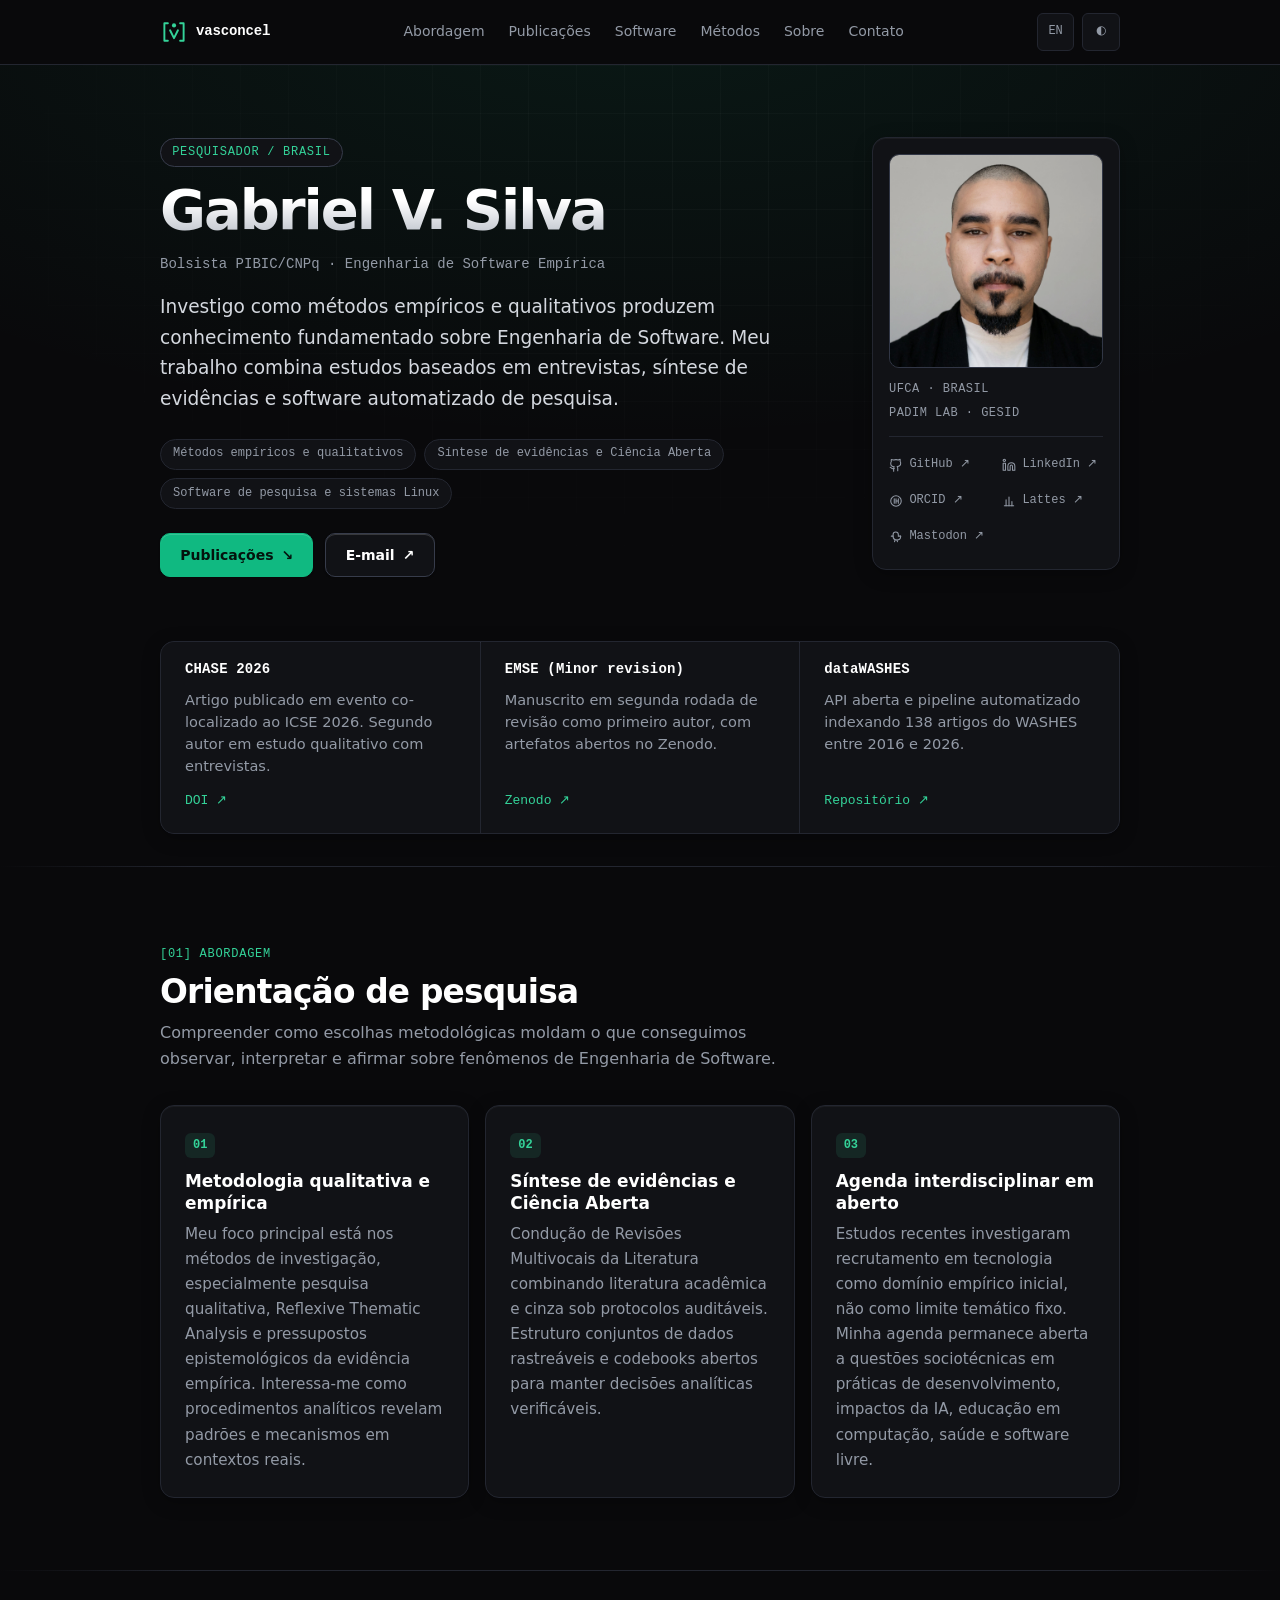
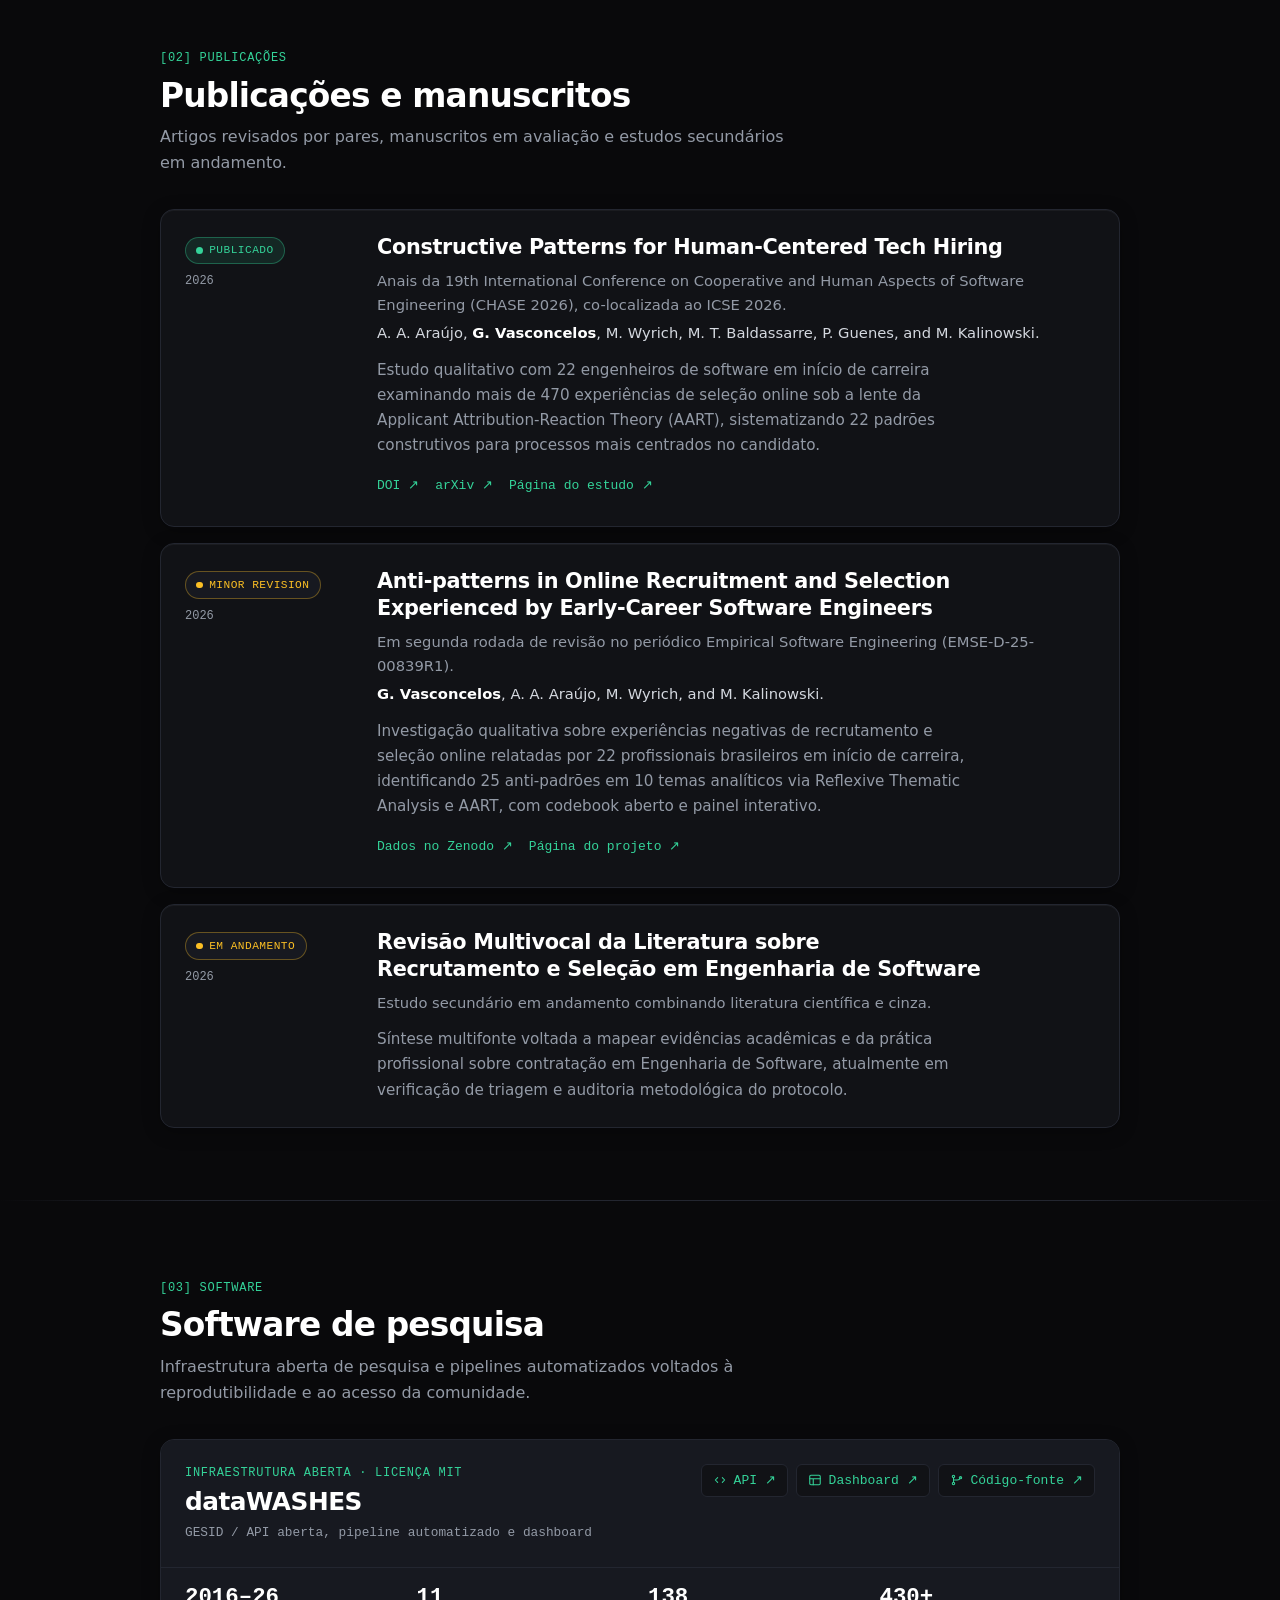
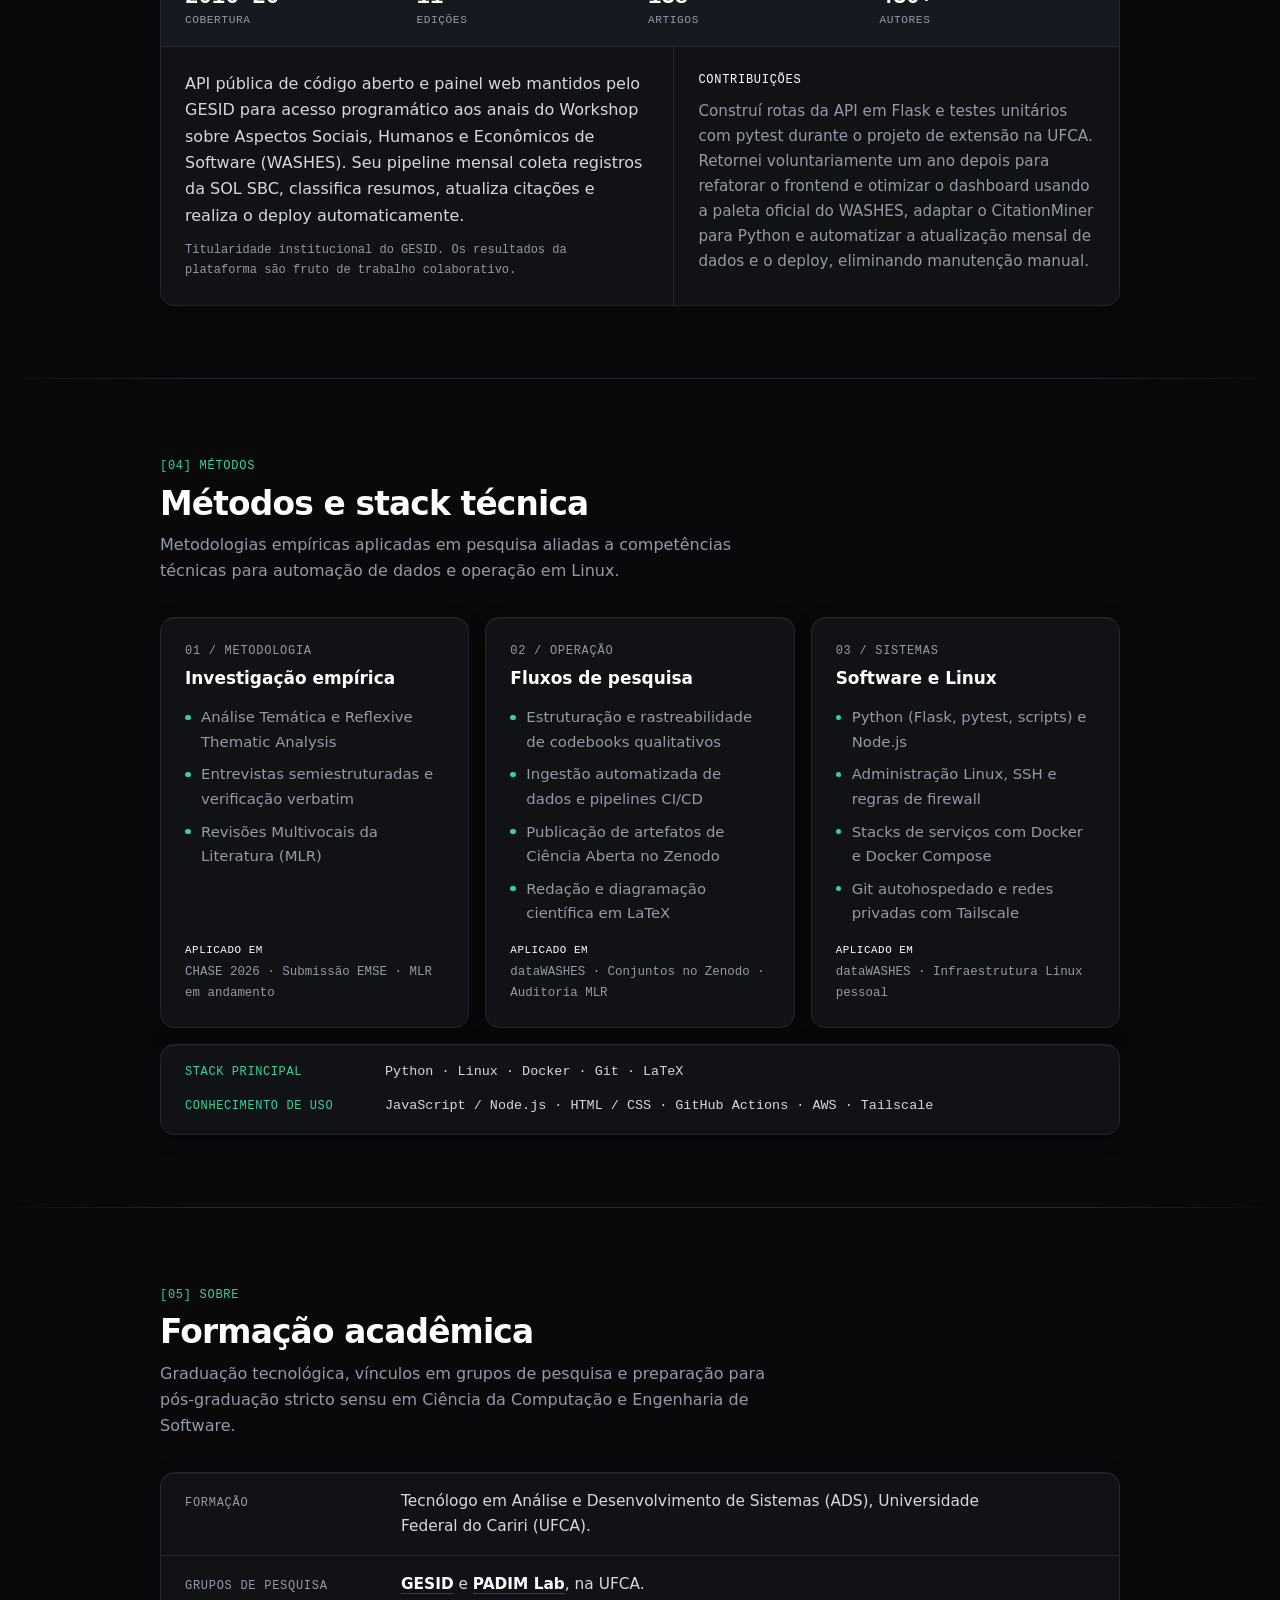
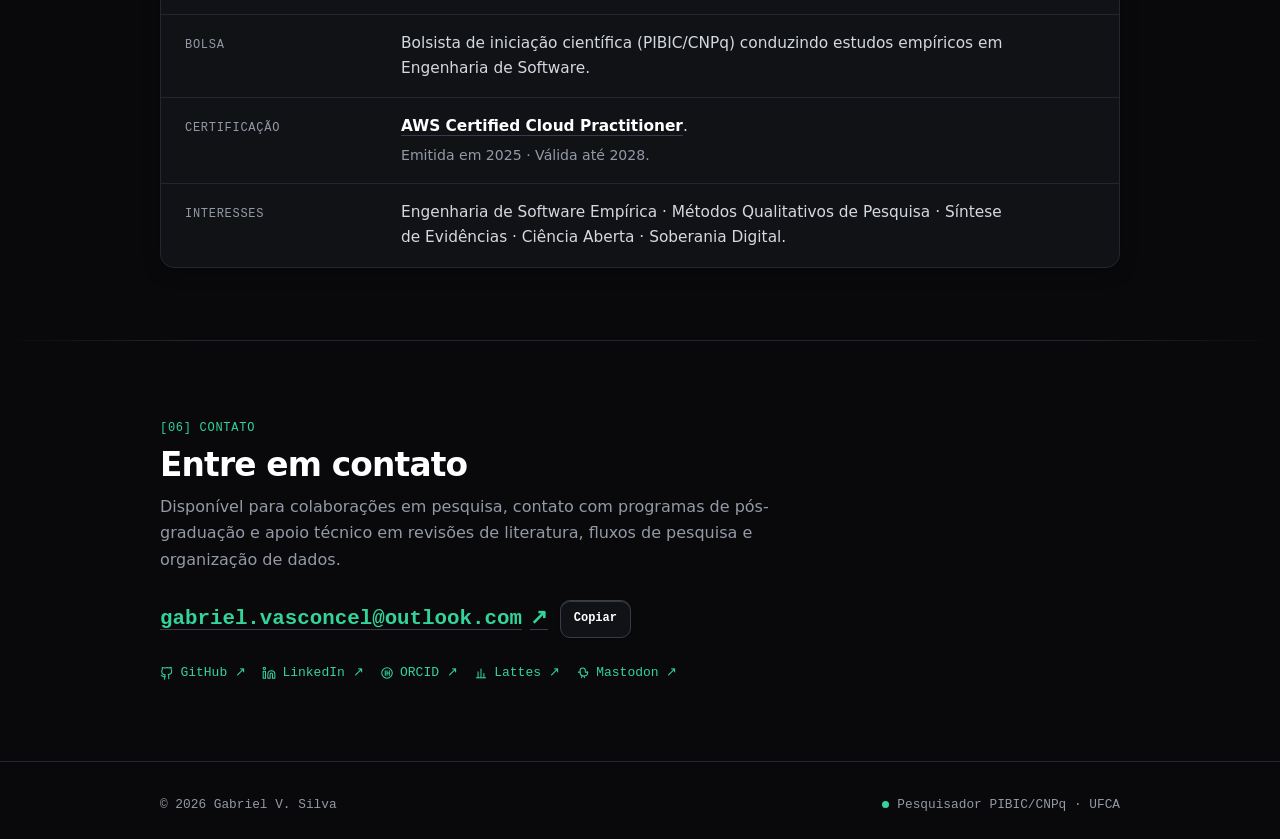
==== commit 9f63d837: "fix(portfolio): refine icons, copy control, reveal and nav state - Set page title to "Gabriel V. Sil" ====
--- a/pt/index.html
+++ b/pt/index.html
@@ -15,7 +15,7 @@
   <meta property="og:image" content="https://vasconcel.github.io/assets/og-image.png">
   <meta property="og:image:width" content="1200">
   <meta property="og:image:height" content="630">
-  <meta property="og:image:alt" content="Gabriel V. Silva | Engenharia de Software Empírica">
+  <meta property="og:image:alt" content="Gabriel V. Silva">
   <meta name="twitter:card" content="summary_large_image">
 
   <link rel="canonical" href="https://vasconcel.github.io/pt/">
@@ -34,7 +34,7 @@
   </script>
 
   <link rel="stylesheet" href="../assets/styles.css">
-  <title>Gabriel V. Silva | Engenharia de Software Empírica</title>
+  <title>Gabriel V. Silva</title>
 
   <script type="application/ld+json">
   {
@@ -168,11 +168,11 @@
           </figcaption>
         </figure>
         <div class="profile-links" aria-label="Perfis acadêmicos e técnicos">
-          <a href="https://github.com/vasconcel" target="_blank" rel="me noopener noreferrer">GitHub ↗</a>
-          <a href="https://www.linkedin.com/in/vasconcel/" target="_blank" rel="me noopener noreferrer">LinkedIn ↗</a>
-          <a href="https://orcid.org/0009-0005-1736-354X" target="_blank" rel="me noopener noreferrer">ORCID ↗</a>
-          <a href="http://lattes.cnpq.br/7193014410256740" target="_blank" rel="noopener noreferrer">Lattes ↗</a>
-          <a href="https://mastodon.com.br/@vasconcel" target="_blank" rel="me noopener noreferrer">Mastodon ↗</a>
+          <a href="https://github.com/vasconcel" target="_blank" rel="me noopener noreferrer"><svg width="14" height="14" viewBox="0 0 24 24" fill="none" stroke="currentColor" stroke-width="1.8" stroke-linecap="round" stroke-linejoin="round" aria-hidden="true" focusable="false"><path d="M15 22v-4a4.8 4.8 0 0 0-1-3.5c3 0 6-2 6-5.5.1-1.2-.3-2.5-1-3.5.3-1.2.3-2.4 0-3.5 0 0-1 0-3 1.5a12 12 0 0 0-8 0C5 2.5 4 2.5 4 2.5c-.3 1.1-.3 2.3 0 3.5A5.4 5.4 0 0 0 3 9.5c0 3.5 3 5.5 6 5.5a4.8 4.8 0 0 0-1 3.5v4"/><path d="M9 18c-4.5 2-5-2-7-2"/></svg>GitHub ↗</a>
+          <a href="https://www.linkedin.com/in/vasconcel/" target="_blank" rel="me noopener noreferrer"><svg width="14" height="14" viewBox="0 0 24 24" fill="none" stroke="currentColor" stroke-width="1.8" stroke-linecap="round" stroke-linejoin="round" aria-hidden="true" focusable="false"><path d="M16 8a6 6 0 0 1 6 6v7h-4v-7a2 2 0 0 0-2-2 2 2 0 0 0-2 2v7h-4v-7a6 6 0 0 1 6-6z"/><rect width="4" height="12" x="2" y="9"/><circle cx="4" cy="4" r="2"/></svg>LinkedIn ↗</a>
+          <a href="https://orcid.org/0009-0005-1736-354X" target="_blank" rel="me noopener noreferrer"><svg width="14" height="14" viewBox="0 0 24 24" fill="none" stroke="currentColor" stroke-width="1.8" stroke-linecap="round" stroke-linejoin="round" aria-hidden="true" focusable="false"><circle cx="12" cy="12" r="9"/><path d="M9 16V8m3 0v8m0-4h4m0-4v8"/></svg>ORCID ↗</a>
+          <a href="http://lattes.cnpq.br/7193014410256740" target="_blank" rel="noopener noreferrer"><svg width="14" height="14" viewBox="0 0 24 24" fill="none" stroke="currentColor" stroke-width="1.8" stroke-linecap="round" stroke-linejoin="round" aria-hidden="true" focusable="false"><path d="M4 20h16"/><path d="M7 20V10m5 10V5m5 15v-7"/></svg>Lattes ↗</a>
+          <a href="https://mastodon.com.br/@vasconcel" target="_blank" rel="me noopener noreferrer"><svg width="14" height="14" viewBox="0 0 24 24" fill="none" stroke="currentColor" stroke-width="1.8" stroke-linecap="round" stroke-linejoin="round" aria-hidden="true" focusable="false"><path d="M20 10.5c0 4-2.6 6.5-6.5 6.5S7 14.5 7 10.5V8a4.5 4.5 0 0 1 9 0v2.5"/><path d="M7 10.5H4m16 0h-3M9.5 20l1-3m4 3-1-3"/></svg>Mastodon ↗</a>
         </div>
       </aside>
     </div>
@@ -296,10 +296,9 @@
               <p class="project-repo">GESID / API aberta, pipeline automatizado e dashboard</p>
             </div>
             <div class="project-actions">
-              <a class="link-arrow" href="https://gesid.github.io/dataWASHES" target="_blank" rel="noopener noreferrer">Visão geral ↗</a>
-              <a class="link-arrow" href="https://datawashes.pythonanywhere.com/" target="_blank" rel="noopener noreferrer">API ↗</a>
-              <a class="link-arrow" href="https://datawashes.pythonanywhere.com/dashboard" target="_blank" rel="noopener noreferrer">Dashboard ↗</a>
-              <a class="link-arrow" href="https://github.com/gesid/dataWASHES" target="_blank" rel="noopener noreferrer">Código-fonte ↗</a>
+              <a class="link-arrow" href="https://datawashes.pythonanywhere.com/" target="_blank" rel="noopener noreferrer"><svg width="14" height="14" viewBox="0 0 24 24" fill="none" stroke="currentColor" stroke-width="1.8" stroke-linecap="round" stroke-linejoin="round" aria-hidden="true" focusable="false"><path d="m8 8-4 4 4 4m8-8 4 4-4 4"/></svg>API ↗</a>
+              <a class="link-arrow" href="https://datawashes.pythonanywhere.com/dashboard" target="_blank" rel="noopener noreferrer"><svg width="14" height="14" viewBox="0 0 24 24" fill="none" stroke="currentColor" stroke-width="1.8" stroke-linecap="round" stroke-linejoin="round" aria-hidden="true" focusable="false"><rect x="3" y="4" width="18" height="16" rx="2"/><path d="M3 10h18M9 10v10"/></svg>Dashboard ↗</a>
+              <a class="link-arrow" href="https://github.com/gesid/dataWASHES" target="_blank" rel="noopener noreferrer"><svg width="14" height="14" viewBox="0 0 24 24" fill="none" stroke="currentColor" stroke-width="1.8" stroke-linecap="round" stroke-linejoin="round" aria-hidden="true" focusable="false"><circle cx="6" cy="6" r="2"/><circle cx="6" cy="18" r="2"/><circle cx="18" cy="8" r="2"/><path d="M6 8v8m0-4h6a6 6 0 0 0 6-4"/></svg>Código-fonte ↗</a>
             </div>
           </header>
           <div class="project-body">
@@ -360,7 +359,7 @@
             </div>
             <ul class="capability-items">
               <li>Python (Flask, pytest, scripts) e Node.js</li>
-              <li>Administração Debian, SSH e regras de firewall</li>
+              <li>Administração Linux, SSH e regras de firewall</li>
               <li>Stacks de serviços com Docker e Docker Compose</li>
               <li>Git autohospedado e redes privadas com Tailscale</li>
             </ul>
@@ -368,7 +367,7 @@
           </article>
         </div>
         <div class="tools-line">
-          <p><span>Stack principal</span> Python · Linux (Debian) · Docker · Git · LaTeX</p>
+          <p><span>Stack principal</span> Python · Linux · Docker · Git · LaTeX</p>
           <p><span>Conhecimento de uso</span> JavaScript / Node.js · HTML / CSS · GitHub Actions · AWS · Tailscale</p>
         </div>
       </div>
@@ -384,7 +383,7 @@
         <div class="facts">
           <div class="fact">
             <h3 class="fact-label">Formação</h3>
-            <p class="fact-value">Tecnólogo em Análise e Desenvolvimento de Sistemas (ADS), Universidade Federal do Cariri (UFCA). <span class="fact-note">Conclusão prevista para o início de 2027 (CR ~8,5/10). Em preparação para mestrado na UFC, IFCE ou UECE.</span></p>
+            <p class="fact-value">Tecnólogo em Análise e Desenvolvimento de Sistemas (ADS), Universidade Federal do Cariri (UFCA).</p>
           </div>
           <div class="fact">
             <h3 class="fact-label">Grupos de pesquisa</h3>
@@ -413,13 +412,17 @@
           <h2 class="section-title" id="contact-title">Entre em contato</h2>
           <p class="section-lead">Disponível para colaborações em pesquisa, contato com programas de pós-graduação e apoio técnico em revisões de literatura, fluxos de pesquisa e organização de dados.</p>
         </header>
-        <p class="closing-email"><a class="email-link" href="mailto:gabriel.vasconcel@outlook.com">gabriel.vasconcel@outlook.com <span class="email-link-icon" aria-hidden="true">↗</span></a></p>
+        <div class="email-row">
+          <a class="email-link" href="mailto:gabriel.vasconcel@outlook.com">gabriel.vasconcel@outlook.com <span class="email-link-icon" aria-hidden="true">↗</span></a>
+          <button class="btn btn--copy" type="button" data-copy-email="gabriel.vasconcel@outlook.com" data-label-default="Copiar" data-label-copied="Copiado">Copiar</button>
+          <span class="sr-only" aria-live="polite" id="copy-status"></span>
+        </div>
         <div class="closing-links" aria-label="Perfis externos">
-          <a class="link-arrow" href="https://github.com/vasconcel" target="_blank" rel="me noopener noreferrer">GitHub ↗</a>
-          <a class="link-arrow" href="https://www.linkedin.com/in/vasconcel/" target="_blank" rel="me noopener noreferrer">LinkedIn ↗</a>
-          <a class="link-arrow" href="https://orcid.org/0009-0005-1736-354X" target="_blank" rel="me noopener noreferrer">ORCID ↗</a>
-          <a class="link-arrow" href="http://lattes.cnpq.br/7193014410256740" target="_blank" rel="noopener noreferrer">Lattes ↗</a>
-          <a class="link-arrow" href="https://mastodon.com.br/@vasconcel" target="_blank" rel="me noopener noreferrer">Mastodon ↗</a>
+          <a class="link-arrow" href="https://github.com/vasconcel" target="_blank" rel="me noopener noreferrer"><svg width="14" height="14" viewBox="0 0 24 24" fill="none" stroke="currentColor" stroke-width="1.8" stroke-linecap="round" stroke-linejoin="round" aria-hidden="true" focusable="false"><path d="M15 22v-4a4.8 4.8 0 0 0-1-3.5c3 0 6-2 6-5.5.1-1.2-.3-2.5-1-3.5.3-1.2.3-2.4 0-3.5 0 0-1 0-3 1.5a12 12 0 0 0-8 0C5 2.5 4 2.5 4 2.5c-.3 1.1-.3 2.3 0 3.5A5.4 5.4 0 0 0 3 9.5c0 3.5 3 5.5 6 5.5a4.8 4.8 0 0 0-1 3.5v4"/><path d="M9 18c-4.5 2-5-2-7-2"/></svg>GitHub ↗</a>
+          <a class="link-arrow" href="https://www.linkedin.com/in/vasconcel/" target="_blank" rel="me noopener noreferrer"><svg width="14" height="14" viewBox="0 0 24 24" fill="none" stroke="currentColor" stroke-width="1.8" stroke-linecap="round" stroke-linejoin="round" aria-hidden="true" focusable="false"><path d="M16 8a6 6 0 0 1 6 6v7h-4v-7a2 2 0 0 0-2-2 2 2 0 0 0-2 2v7h-4v-7a6 6 0 0 1 6-6z"/><rect width="4" height="12" x="2" y="9"/><circle cx="4" cy="4" r="2"/></svg>LinkedIn ↗</a>
+          <a class="link-arrow" href="https://orcid.org/0009-0005-1736-354X" target="_blank" rel="me noopener noreferrer"><svg width="14" height="14" viewBox="0 0 24 24" fill="none" stroke="currentColor" stroke-width="1.8" stroke-linecap="round" stroke-linejoin="round" aria-hidden="true" focusable="false"><circle cx="12" cy="12" r="9"/><path d="M9 16V8m3 0v8m0-4h4m0-4v8"/></svg>ORCID ↗</a>
+          <a class="link-arrow" href="http://lattes.cnpq.br/7193014410256740" target="_blank" rel="noopener noreferrer"><svg width="14" height="14" viewBox="0 0 24 24" fill="none" stroke="currentColor" stroke-width="1.8" stroke-linecap="round" stroke-linejoin="round" aria-hidden="true" focusable="false"><path d="M4 20h16"/><path d="M7 20V10m5 10V5m5 15v-7"/></svg>Lattes ↗</a>
+          <a class="link-arrow" href="https://mastodon.com.br/@vasconcel" target="_blank" rel="me noopener noreferrer"><svg width="14" height="14" viewBox="0 0 24 24" fill="none" stroke="currentColor" stroke-width="1.8" stroke-linecap="round" stroke-linejoin="round" aria-hidden="true" focusable="false"><path d="M20 10.5c0 4-2.6 6.5-6.5 6.5S7 14.5 7 10.5V8a4.5 4.5 0 0 1 9 0v2.5"/><path d="M7 10.5H4m16 0h-3M9.5 20l1-3m4 3-1-3"/></svg>Mastodon ↗</a>
         </div>
       </div>
     </section>
--- a/assets/styles.css
+++ b/assets/styles.css
@@ -218,6 +218,19 @@
   border-image: linear-gradient(90deg, transparent, var(--color-border) 15%, var(--color-border) 85%, transparent) 1;
 }
 
+html.has-reveal .reveal {
+  opacity: 0;
+  transform: translateY(20px);
+  transition:
+    opacity 520ms cubic-bezier(0.16, 1, 0.3, 1),
+    transform 520ms cubic-bezier(0.16, 1, 0.3, 1);
+}
+
+html.has-reveal .reveal.is-visible {
+  opacity: 1;
+  transform: translateY(0);
+}
+
 section[id],
 header[id] {
   scroll-margin-top: var(--nav-offset);
@@ -567,6 +580,7 @@
 .profile-links a {
   display: inline-flex;
   align-items: center;
+  gap: 0.4rem;
   min-height: 2rem;
   text-decoration: none;
   color: var(--color-muted);
@@ -822,8 +836,36 @@
   margin-bottom: var(--space-5);
 }
 
-.closing-email {
-  margin-top: 0;
+.email-row {
+  display: flex;
+  flex-wrap: wrap;
+  align-items: center;
+  gap: var(--space-3);
+}
+
+.btn--copy {
+  min-height: 2.35rem;
+  padding: 0.35rem 0.8rem;
+  font-family: var(--font-mono);
+  font-size: var(--font-size-xs);
+}
+
+.btn--copy.is-copied {
+  border-color: var(--color-accent);
+  background: var(--color-accent-soft);
+  color: var(--color-accent);
+}
+
+.sr-only {
+  position: absolute;
+  width: 1px;
+  height: 1px;
+  padding: 0;
+  margin: -1px;
+  overflow: hidden;
+  clip: rect(0, 0, 0, 0);
+  white-space: nowrap;
+  border: 0;
 }
 
 .email-link {
@@ -843,6 +885,10 @@
   flex-wrap: wrap;
   gap: var(--space-2) var(--space-4);
   margin-top: var(--space-4);
+}
+
+.closing-links .link-arrow {
+  gap: 0.4rem;
 }
 
 /* ==========================================================================
@@ -895,6 +941,7 @@
 }
 
 .project-actions .link-arrow {
+  gap: 0.4rem;
   padding: 0.32rem 0.7rem;
   border: 1px solid var(--color-border);
   border-radius: var(--radius-sm);
@@ -1053,11 +1100,26 @@
   gap: var(--space-2);
 }
 
+@keyframes status-pulse {
+  0%,
+  100% {
+    opacity: 0.6;
+    transform: scale(1);
+  }
+
+  50% {
+    opacity: 1;
+    transform: scale(1.3);
+    box-shadow: 0 0 0 3px var(--color-accent-soft);
+  }
+}
+
 .footer-status span {
   width: 0.45rem;
   height: 0.45rem;
   border-radius: var(--radius-pill);
   background: var(--color-status-ok);
+  animation: status-pulse 2.4s ease-in-out infinite;
 }
 
 /* ==========================================================================
@@ -1109,6 +1171,12 @@
   background: var(--color-btn-bg-hover);
   border-color: var(--color-btn-bg-hover);
   color: var(--color-btn-fg);
+}
+
+.btn--copy.is-copied:hover {
+  border-color: var(--color-accent);
+  background: var(--color-accent-soft);
+  color: var(--color-accent);
 }
 
 .btn:active,
@@ -1233,6 +1301,16 @@
     grid-template-columns: repeat(3, minmax(0, 1fr));
   }
 
+  html.has-reveal .research-index li:nth-child(2),
+  html.has-reveal .capability:nth-child(2) {
+    transition-delay: 80ms;
+  }
+
+  html.has-reveal .research-index li:nth-child(3),
+  html.has-reveal .capability:nth-child(3) {
+    transition-delay: 160ms;
+  }
+
   .project {
     display: grid;
     grid-template-columns: minmax(0, 1.15fr) minmax(0, 1fr);
@@ -1287,6 +1365,17 @@
 
   .btn:hover {
     transform: none;
+  }
+
+  .footer-status span {
+    animation: none;
+    transform: none;
+  }
+
+  html.has-reveal .reveal {
+    opacity: 1;
+    transform: none;
+    transition: none;
   }
 }
 
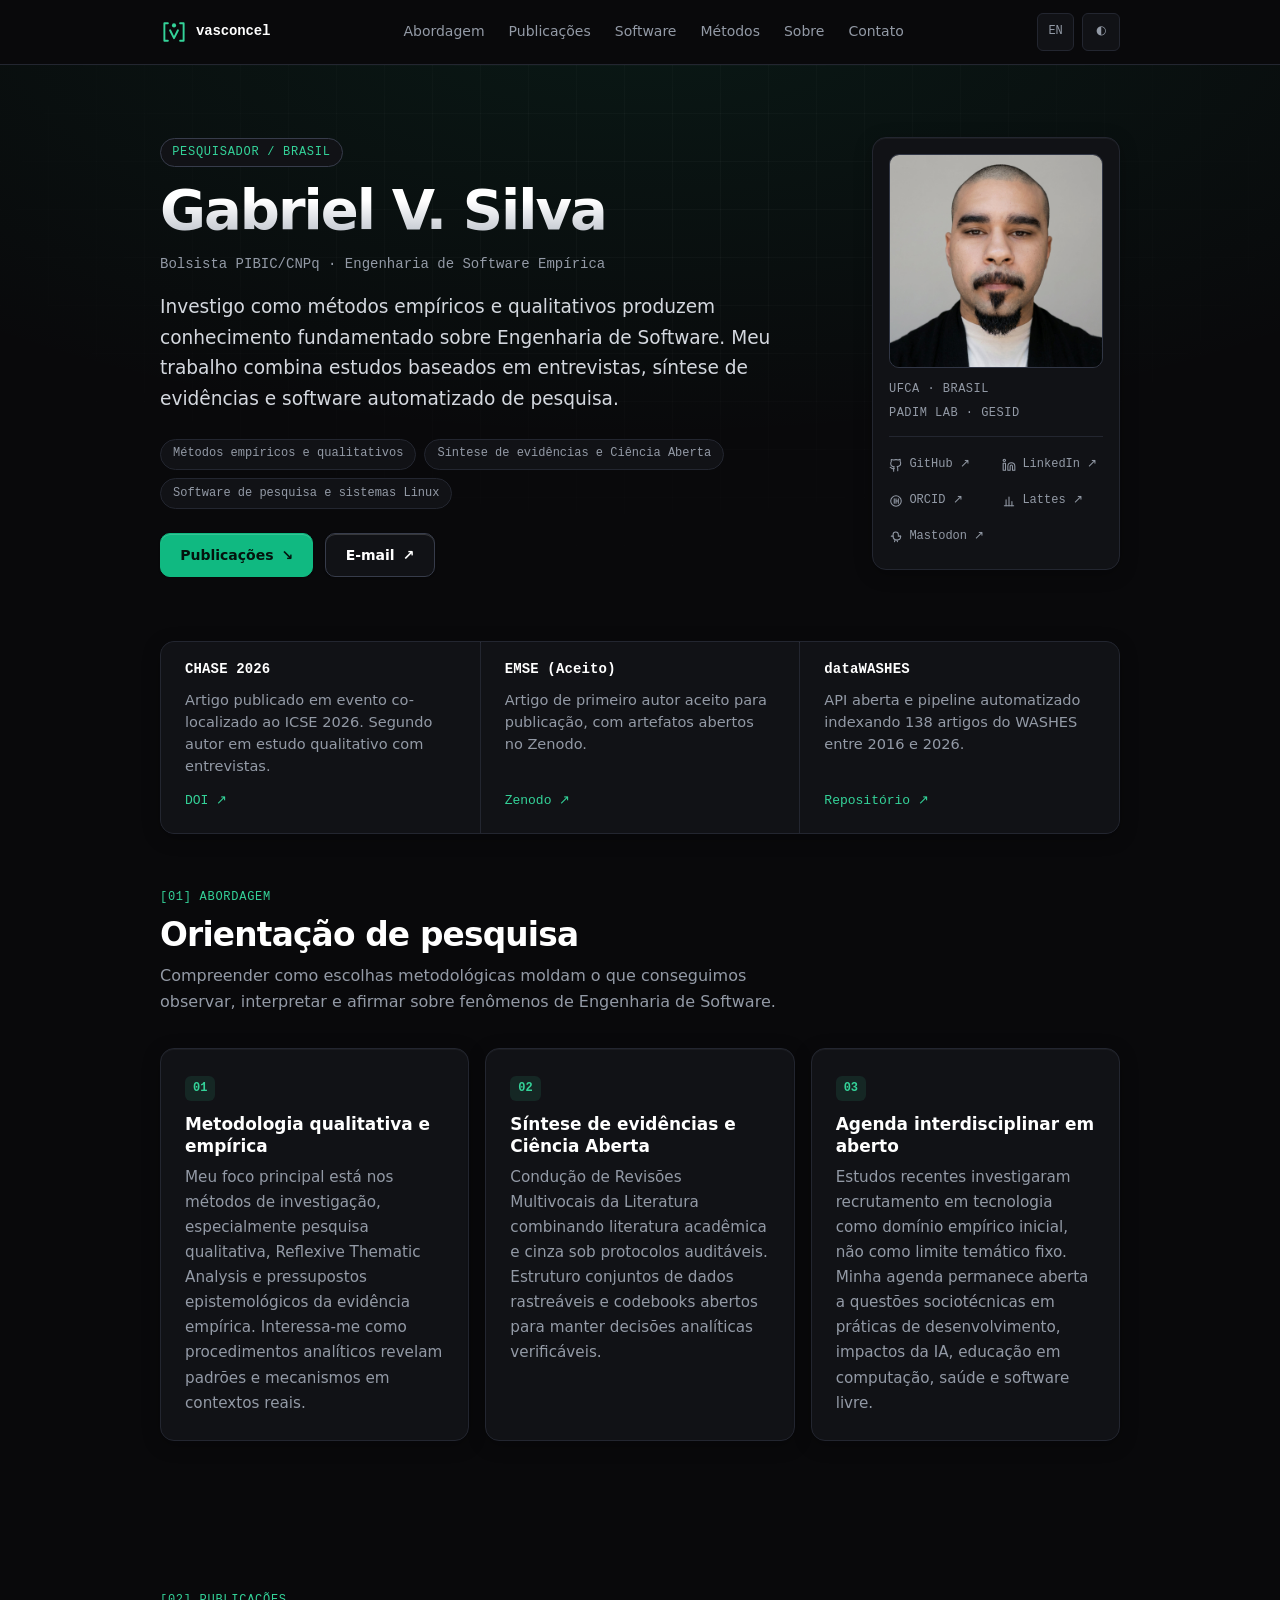
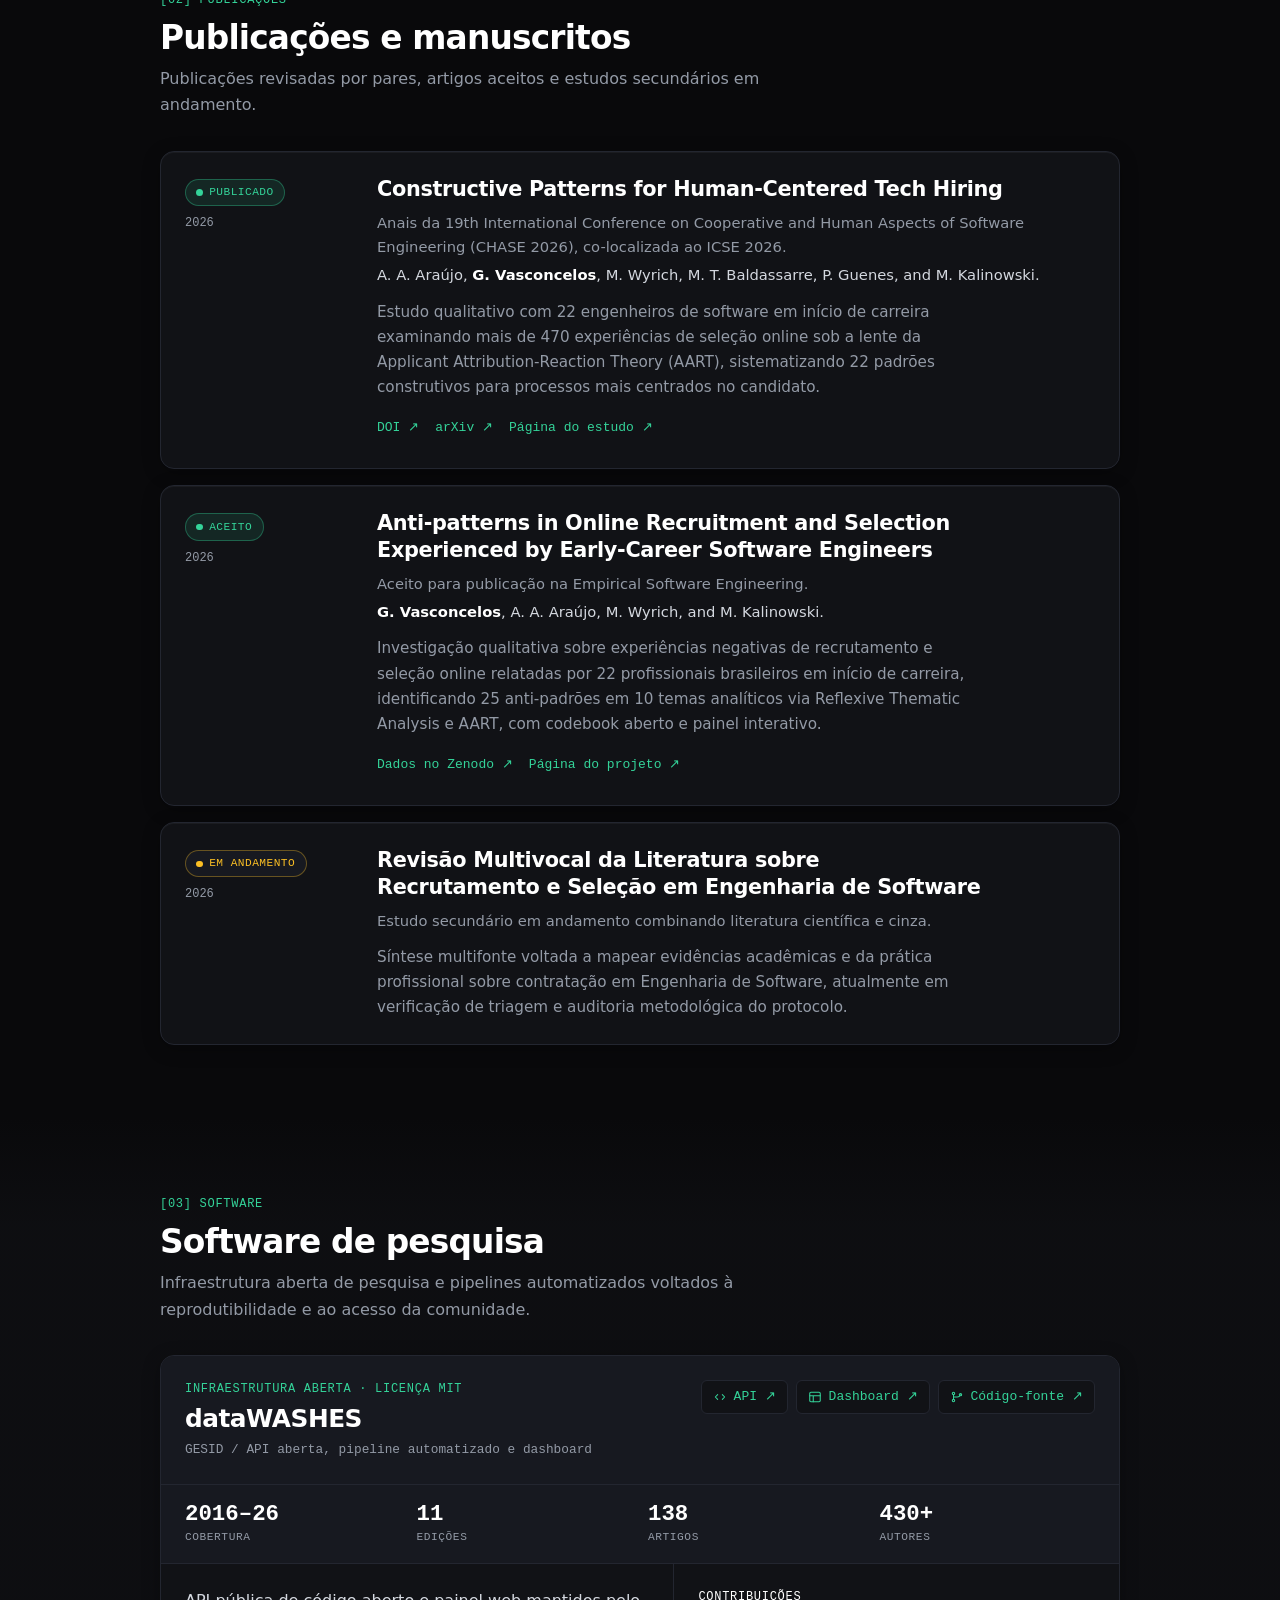
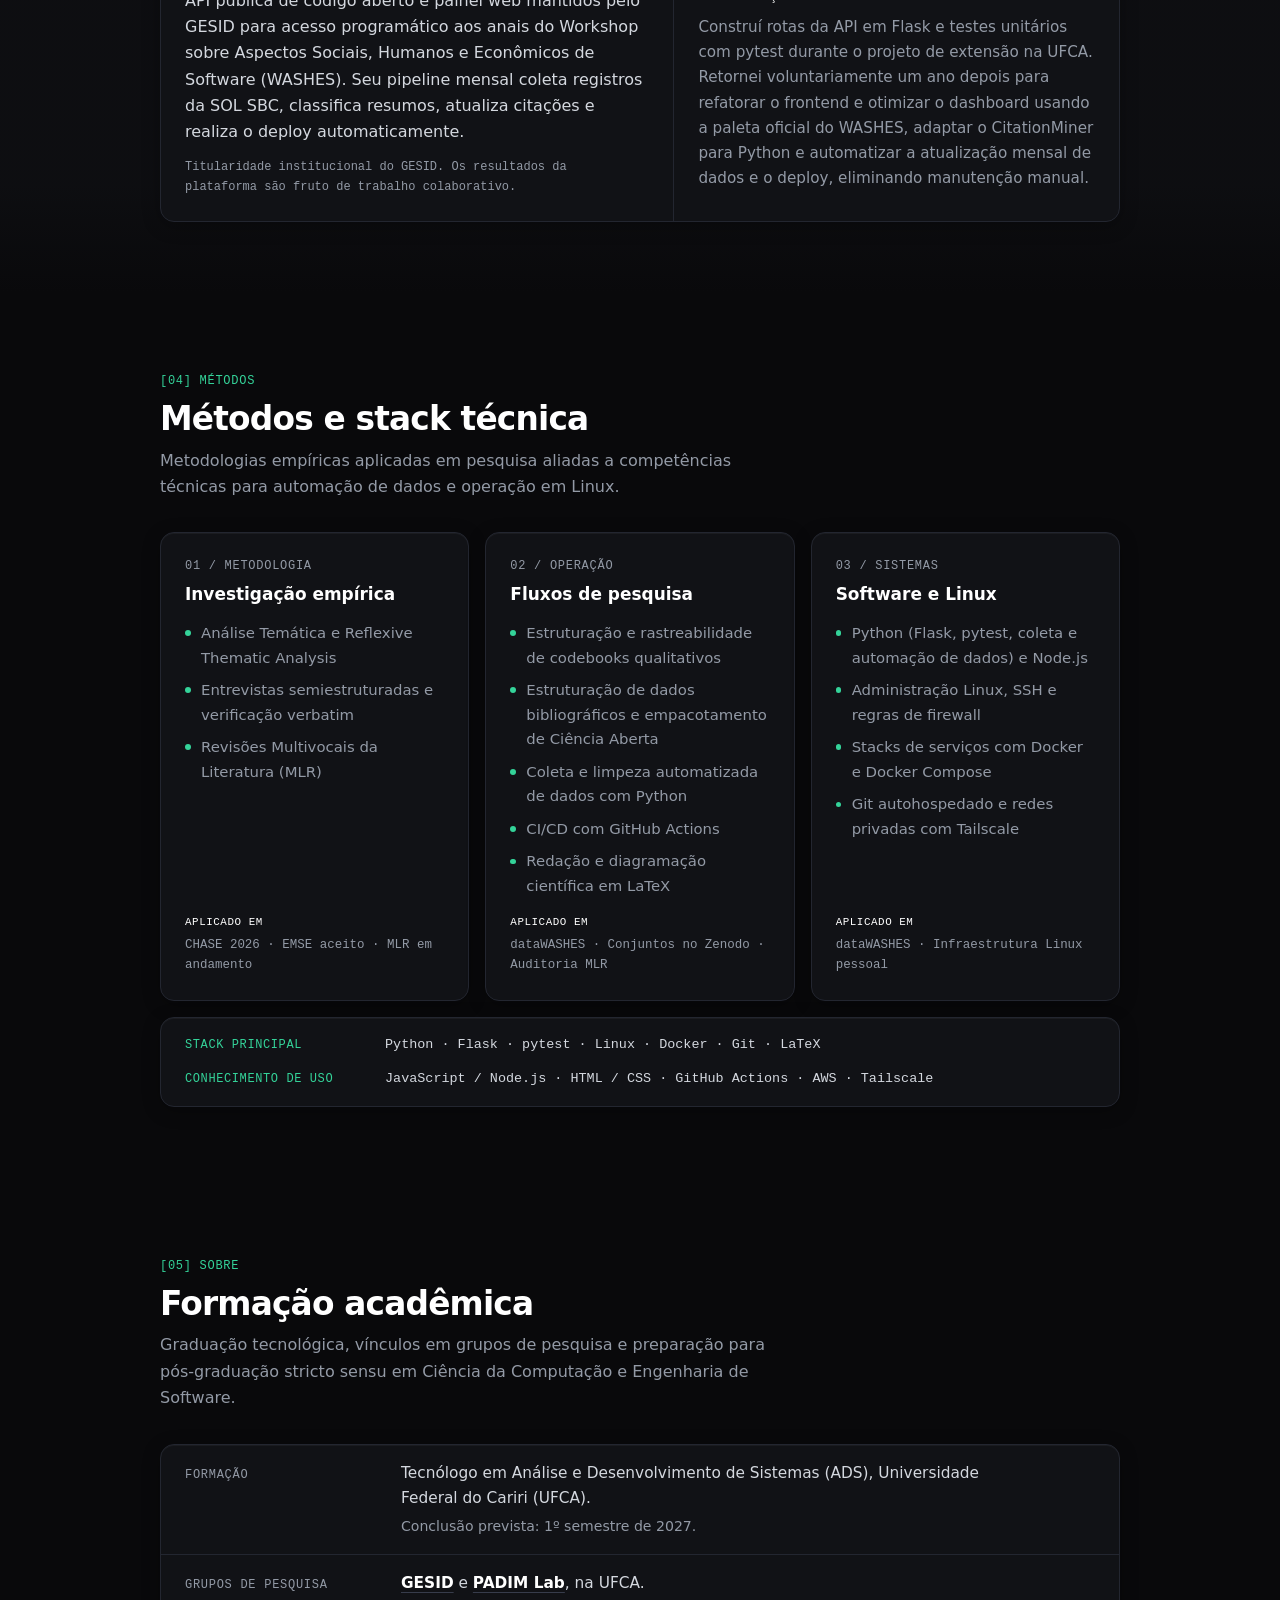
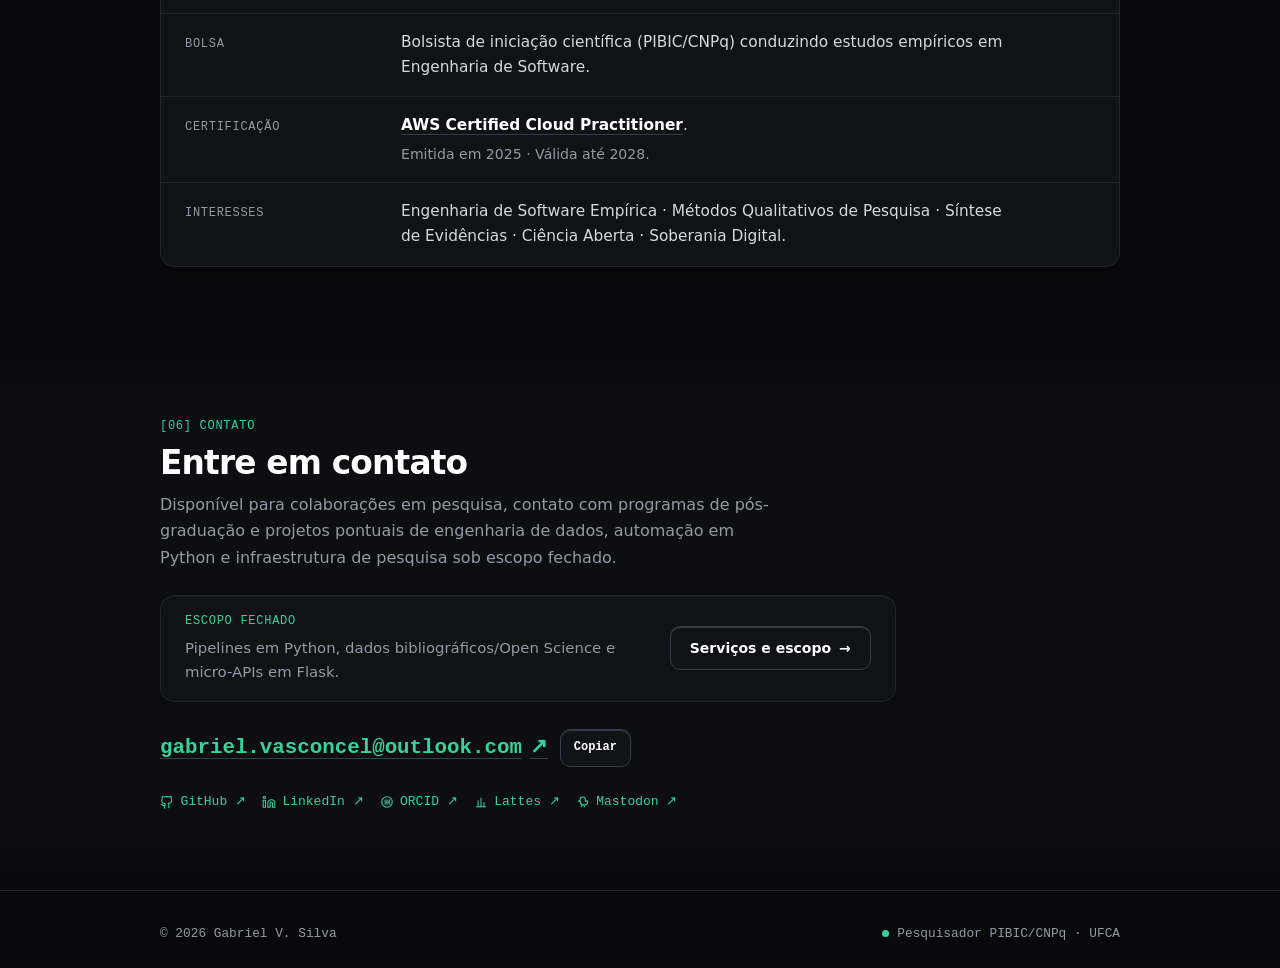
==== commit 6b81f961: "feat(portfolio): add scoped services pages and contact CTA - add EN/PT services pages from services." ====
--- a/pt/index.html
+++ b/pt/index.html
@@ -37,82 +37,63 @@
   <title>Gabriel V. Silva</title>
 
   <script type="application/ld+json">
-  {
-    "@context": "https://schema.org",
-    "@graph": [
-      {
-        "@type": "Person",
-        "@id": "https://vasconcel.github.io/#person",
-        "name": "Gabriel V. Silva",
-        "alternateName": [
-          "Gabriel Vasconcelos",
-          "G. Vasconcelos",
-          "Gabriel Vasconcelos Andrade da Silva"
-        ],
-        "url": "https://vasconcel.github.io/",
-        "email": "mailto:gabriel.vasconcel@outlook.com",
-        "jobTitle": "Bolsista de Iniciação Científica (PIBIC/CNPq)",
-        "description": "Graduando e pesquisador PIBIC/CNPq na UFCA com atuação em Engenharia de Software Empírica, métodos qualitativos, síntese de evidências e software de apoio à pesquisa.",
-        "affiliation": {
-          "@type": "CollegeOrUniversity",
-          "name": "Universidade Federal do Cariri (UFCA)"
-        },
-        "knowsAbout": [
-          "Empirical Software Engineering",
-          "Qualitative Research",
-          "Reflexive Thematic Analysis",
-          "Multivocal Literature Review",
-          "Evidence Synthesis",
-          "Open Science",
-          "Research Software",
-          "Linux Systems Administration"
-        ],
-        "sameAs": [
-          "https://github.com/vasconcel",
-          "https://www.linkedin.com/in/vasconcel/",
-          "https://orcid.org/0009-0005-1736-354X",
-          "http://lattes.cnpq.br/7193014410256740",
-          "https://mastodon.com.br/@vasconcel"
-        ]
+{
+  "@context": "https://schema.org",
+  "@graph": [
+    {
+      "@type": "Person",
+      "@id": "https://vasconcel.github.io/#person",
+      "name": "Gabriel V. Silva",
+      "alternateName": [
+        "Gabriel Vasconcelos",
+        "G. Vasconcelos",
+        "Gabriel Vasconcelos Andrade da Silva"
+      ],
+      "url": "https://vasconcel.github.io/",
+      "email": "mailto:gabriel.vasconcel@outlook.com",
+      "jobTitle": "Bolsista de Iniciação Científica (PIBIC/CNPq)",
+      "description": "Graduando e pesquisador PIBIC/CNPq na UFCA com atuação em Engenharia de Software Empírica, métodos qualitativos, síntese de evidências e software de apoio à pesquisa.",
+      "affiliation": {
+        "@type": "CollegeOrUniversity",
+        "name": "Universidade Federal do Cariri (UFCA)",
+        "url": "https://www.ufca.edu.br/"
       },
-      {
-        "@type": "ScholarlyArticle",
-        "name": "Constructive Patterns for Human-Centered Tech Hiring",
-        "datePublished": "2026",
-        "inLanguage": "en",
-        "url": "https://doi.org/10.1145/3794860.3794899",
-        "sameAs": [
-          "https://arxiv.org/abs/2602.13845"
-        ],
-        "isPartOf": "Proceedings of the 19th International Conference on Cooperative and Human Aspects of Software Engineering (CHASE 2026)",
-        "author": [
-          {
-            "@type": "Person",
-            "name": "Allysson Allex Araújo"
-          },
-          {
-            "@id": "https://vasconcel.github.io/#person"
-          },
-          {
-            "@type": "Person",
-            "name": "Marvin Wyrich"
-          },
-          {
-            "@type": "Person",
-            "name": "Maria Teresa Baldassarre"
-          },
-          {
-            "@type": "Person",
-            "name": "Paloma Guenes"
-          },
-          {
-            "@type": "Person",
-            "name": "Marcos Kalinowski"
-          }
-        ]
+      "sameAs": [
+        "https://github.com/vasconcel",
+        "https://www.linkedin.com/in/vasconcel/",
+        "https://orcid.org/0009-0005-1736-354X",
+        "http://lattes.cnpq.br/7193014410256740",
+        "https://mastodon.com.br/@vasconcel"
+      ]
+    },
+    {
+      "@type": "WebSite",
+      "@id": "https://vasconcel.github.io/#website",
+      "url": "https://vasconcel.github.io/",
+      "name": "Gabriel V. Silva",
+      "author": {
+        "@id": "https://vasconcel.github.io/#person"
       }
-    ]
-  }
+    },
+    {
+      "@type": "ScholarlyArticle",
+      "headline": "chase2026",
+      "author": {
+        "@id": "https://vasconcel.github.io/#person"
+      },
+      "url": "https://doi.org/10.1145/3794860.3794899"
+    },
+    {
+      "@type": "ScholarlyArticle",
+      "headline": "emse2026",
+      "author": {
+        "@id": "https://vasconcel.github.io/#person"
+      },
+      "url": "https://vasconcel.github.io/",
+      "sameAs": "https://gesid.github.io/papers/swe-aps-hiring"
+    }
+  ]
+}
   </script>
 </head>
 <body>
@@ -188,8 +169,8 @@
             <a class="link-arrow" href="https://doi.org/10.1145/3794860.3794899" target="_blank" rel="noopener noreferrer">DOI ↗</a>
           </li>
           <li>
-            <strong>EMSE (Minor revision)</strong>
-            <span>Manuscrito em segunda rodada de revisão como primeiro autor, com artefatos abertos no Zenodo.</span>
+            <strong>EMSE (Aceito)</strong>
+            <span>Artigo de primeiro autor aceito para publicação, com artefatos abertos no Zenodo.</span>
             <a class="link-arrow" href="https://doi.org/10.5281/zenodo.17552394" target="_blank" rel="noopener noreferrer">Zenodo ↗</a>
           </li>
           <li>
@@ -230,7 +211,7 @@
         <header class="section-head">
           <p class="section-kicker">[02] Publicações</p>
           <h2 class="section-title" id="publications-title">Publicações e manuscritos</h2>
-          <p class="section-lead">Artigos revisados por pares, manuscritos em avaliação e estudos secundários em andamento.</p>
+          <p class="section-lead">Publicações revisadas por pares, artigos aceitos e estudos secundários em andamento.</p>
         </header>
         <ol class="publication-list">
           <li class="publication">
@@ -252,12 +233,12 @@
           </li>
           <li class="publication">
             <div class="pub-rail">
-              <span class="status status--revision">Minor revision</span>
+              <span class="status status--accepted">Aceito</span>
               <span class="pub-year">2026</span>
             </div>
             <div class="pub-main">
               <h3 class="pub-title"><a href="https://gesid.github.io/papers/swe-aps-hiring" target="_blank" rel="noopener noreferrer">Anti-patterns in Online Recruitment and Selection Experienced by Early-Career Software Engineers</a></h3>
-              <p class="pub-venue">Em segunda rodada de revisão no periódico Empirical Software Engineering (EMSE-D-25-00839R1).</p>
+              <p class="pub-venue">Aceito para publicação na Empirical Software Engineering.</p>
               <p class="pub-authors"><strong>G. Vasconcelos</strong>, A. A. Araújo, M. Wyrich, and M. Kalinowski.</p>
               <p class="pub-abstract">Investigação qualitativa sobre experiências negativas de recrutamento e seleção online relatadas por 22 profissionais brasileiros em início de carreira, identificando 25 anti-padrões em 10 temas analíticos via Reflexive Thematic Analysis e AART, com codebook aberto e painel interativo.</p>
               <div class="entry-links">
@@ -337,7 +318,7 @@
               <li>Entrevistas semiestruturadas e verificação verbatim</li>
               <li>Revisões Multivocais da Literatura (MLR)</li>
             </ul>
-            <p class="capability-evidence"><span>Aplicado em</span>CHASE 2026 · Submissão EMSE · MLR em andamento</p>
+            <p class="capability-evidence"><span>Aplicado em</span>CHASE 2026 · EMSE aceito · MLR em andamento</p>
           </article>
           <article class="capability">
             <div class="capability-head">
@@ -346,8 +327,9 @@
             </div>
             <ul class="capability-items">
               <li>Estruturação e rastreabilidade de codebooks qualitativos</li>
-              <li>Ingestão automatizada de dados e pipelines CI/CD</li>
-              <li>Publicação de artefatos de Ciência Aberta no Zenodo</li>
+              <li>Estruturação de dados bibliográficos e empacotamento de Ciência Aberta</li>
+              <li>Coleta e limpeza automatizada de dados com Python</li>
+              <li>CI/CD com GitHub Actions</li>
               <li>Redação e diagramação científica em LaTeX</li>
             </ul>
             <p class="capability-evidence"><span>Aplicado em</span>dataWASHES · Conjuntos no Zenodo · Auditoria MLR</p>
@@ -358,7 +340,7 @@
               <h3 class="capability-title">Software e Linux</h3>
             </div>
             <ul class="capability-items">
-              <li>Python (Flask, pytest, scripts) e Node.js</li>
+              <li>Python (Flask, pytest, coleta e automação de dados) e Node.js</li>
               <li>Administração Linux, SSH e regras de firewall</li>
               <li>Stacks de serviços com Docker e Docker Compose</li>
               <li>Git autohospedado e redes privadas com Tailscale</li>
@@ -367,7 +349,7 @@
           </article>
         </div>
         <div class="tools-line">
-          <p><span>Stack principal</span> Python · Linux · Docker · Git · LaTeX</p>
+          <p><span>Stack principal</span> Python · Flask · pytest · Linux · Docker · Git · LaTeX</p>
           <p><span>Conhecimento de uso</span> JavaScript / Node.js · HTML / CSS · GitHub Actions · AWS · Tailscale</p>
         </div>
       </div>
@@ -383,7 +365,7 @@
         <div class="facts">
           <div class="fact">
             <h3 class="fact-label">Formação</h3>
-            <p class="fact-value">Tecnólogo em Análise e Desenvolvimento de Sistemas (ADS), Universidade Federal do Cariri (UFCA).</p>
+            <p class="fact-value">Tecnólogo em Análise e Desenvolvimento de Sistemas (ADS), Universidade Federal do Cariri (UFCA). <span class="fact-note">Conclusão prevista: 1º semestre de 2027.</span></p>
           </div>
           <div class="fact">
             <h3 class="fact-label">Grupos de pesquisa</h3>
@@ -410,8 +392,15 @@
         <header class="section-head">
           <p class="section-kicker">[06] Contato</p>
           <h2 class="section-title" id="contact-title">Entre em contato</h2>
-          <p class="section-lead">Disponível para colaborações em pesquisa, contato com programas de pós-graduação e apoio técnico em revisões de literatura, fluxos de pesquisa e organização de dados.</p>
-        </header>
+          <p class="section-lead">Disponível para colaborações em pesquisa, contato com programas de pós-graduação e projetos pontuais de engenharia de dados, automação em Python e infraestrutura de pesquisa sob escopo fechado.</p>
+        </header>
+        <div class="services-cta">
+          <div class="services-cta-copy">
+            <p class="services-cta-kicker">Escopo fechado</p>
+            <p class="services-cta-text">Pipelines em Python, dados bibliográficos/Open Science e micro-APIs em Flask.</p>
+          </div>
+          <a class="btn" href="servicos/">Serviços e escopo <span aria-hidden="true">→</span></a>
+        </div>
         <div class="email-row">
           <a class="email-link" href="mailto:gabriel.vasconcel@outlook.com">gabriel.vasconcel@outlook.com <span class="email-link-icon" aria-hidden="true">↗</span></a>
           <button class="btn btn--copy" type="button" data-copy-email="gabriel.vasconcel@outlook.com" data-label-default="Copiar" data-label-copied="Copiado">Copiar</button>
--- a/assets/styles.css
+++ b/assets/styles.css
@@ -73,6 +73,7 @@
   --color-muted: #939aa6;
   --color-border: #232630;
   --color-border-strong: #373c4b;
+  --color-border-accent: rgba(52, 211, 153, 0.34);
   --color-grid: rgba(255, 255, 255, 0.028);
   --color-accent: #34d399;
   --color-accent-hover: #6ee7b7;
@@ -83,6 +84,9 @@
   --color-status-ok: #34d399;
   --color-status-warn: #fbbf24;
   --color-ambient: rgba(16, 185, 129, 0.09);
+  --color-band: rgba(17, 18, 22, 0.55);
+  --color-band-fade: rgba(17, 18, 22, 0);
+  --color-surface-glass: rgba(17, 18, 22, 0.82);
 
   /* Typography */
   --font-sans: "Inter", "SF Pro Text", system-ui, -apple-system, "Segoe UI", Roboto, "Helvetica Neue", Arial, sans-serif;
@@ -117,6 +121,7 @@
   --radius-lg: 0.875rem;
   --radius-pill: 9999px;
   --shadow-card: inset 0 1px 0 rgba(255, 255, 255, 0.045), 0 4px 18px rgba(0, 0, 0, 0.28);
+  --shadow-card-hover: inset 0 1px 0 rgba(255, 255, 255, 0.07), 0 10px 28px rgba(0, 0, 0, 0.38);
   --shadow-btn: inset 0 1px 0 rgba(255, 255, 255, 0.16), 0 1px 2px rgba(0, 0, 0, 0.3);
   --portrait-filter: brightness(0.94) contrast(1.03);
   --transition-base: 180ms cubic-bezier(0.2, 0, 0, 1);
@@ -134,6 +139,7 @@
   --color-muted: #525866;
   --color-border: #e2e5ea;
   --color-border-strong: #c4c9d4;
+  --color-border-accent: rgba(4, 120, 87, 0.3);
   --color-grid: rgba(17, 19, 24, 0.032);
   --color-accent: #047857;
   --color-accent-hover: #065f46;
@@ -144,7 +150,11 @@
   --color-status-ok: #047857;
   --color-status-warn: #92400e;
   --color-ambient: rgba(4, 120, 87, 0.06);
+  --color-band: rgba(242, 244, 247, 0.7);
+  --color-band-fade: rgba(242, 244, 247, 0);
+  --color-surface-glass: rgba(255, 255, 255, 0.82);
   --shadow-card: 0 1px 3px rgba(17, 19, 24, 0.06), 0 1px 2px rgba(17, 19, 24, 0.04);
+  --shadow-card-hover: 0 8px 22px rgba(17, 19, 24, 0.08), 0 2px 6px rgba(17, 19, 24, 0.04);
   --shadow-btn: 0 1px 2px rgba(17, 19, 24, 0.08);
   --portrait-filter: none;
 }
@@ -193,7 +203,8 @@
 .project-tag,
 .capability-index,
 .project-role-label,
-.fact-label {
+.fact-label,
+.service-brief-kicker {
   font-family: var(--font-mono);
   font-size: var(--font-size-xs);
   font-weight: 500;
@@ -214,16 +225,27 @@
 
 .section {
   padding-block: var(--space-8);
-  border-top: 1px solid var(--color-border);
-  border-image: linear-gradient(90deg, transparent, var(--color-border) 15%, var(--color-border) 85%, transparent) 1;
+}
+
+/* Plano tonal com bordas dissolvidas: nenhuma linha corta as seções */
+#project,
+#boundaries,
+#contact {
+  background-image: linear-gradient(
+    to bottom,
+    var(--color-band-fade) 0%,
+    var(--color-band) 14%,
+    var(--color-band) 86%,
+    var(--color-band-fade) 100%
+  );
 }
 
 html.has-reveal .reveal {
   opacity: 0;
-  transform: translateY(20px);
+  transform: translateY(12px);
   transition:
-    opacity 520ms cubic-bezier(0.16, 1, 0.3, 1),
-    transform 520ms cubic-bezier(0.16, 1, 0.3, 1);
+    opacity 480ms ease-out,
+    transform 680ms cubic-bezier(0.22, 1, 0.36, 1);
 }
 
 html.has-reveal .reveal.is-visible {
@@ -274,6 +296,7 @@
     background-color var(--transition-base),
     border-color var(--transition-base),
     color var(--transition-base),
+    box-shadow var(--transition-base),
     transform var(--transition-base);
 }
 
@@ -319,7 +342,8 @@
   background: currentColor;
 }
 
-.status--published {
+.status--published,
+.status--accepted {
   color: var(--color-status-ok);
   border-color: rgba(52, 211, 153, 0.35);
   background: var(--color-accent-soft);
@@ -348,6 +372,15 @@
   border-bottom-color: var(--color-border-strong);
 }
 
+@supports ((-webkit-backdrop-filter: blur(12px)) or (backdrop-filter: blur(12px))) {
+  .global-nav.is-scrolled {
+    background: var(--color-surface-glass);
+    -webkit-backdrop-filter: blur(12px);
+    backdrop-filter: blur(12px);
+    border-bottom-color: var(--color-border);
+  }
+}
+
 .nav-inner {
   display: flex;
   flex-wrap: wrap;
@@ -370,6 +403,7 @@
 .nav-mark {
   display: inline-flex;
   color: var(--color-accent);
+  transition: color var(--transition-base), transform var(--transition-base);
 }
 
 .nav-name {
@@ -425,6 +459,15 @@
   color: var(--color-muted);
   text-decoration: none;
   transition: color var(--transition-base), background-color var(--transition-base);
+}
+
+.nav-links a.nav-back {
+  gap: 0.35rem;
+  color: var(--color-text);
+  border-right: 1px solid var(--color-border);
+  padding-right: var(--space-3);
+  margin-right: var(--space-1);
+  border-radius: 0;
 }
 
 .nav-links a.is-active {
@@ -455,6 +498,10 @@
   pointer-events: none;
 }
 
+.hero--services {
+  padding-block: var(--space-8) var(--space-6);
+}
+
 .hero-grid {
   display: grid;
   gap: var(--space-6);
@@ -516,6 +563,7 @@
   font-family: var(--font-mono);
   font-size: var(--font-size-xs);
   color: var(--color-muted);
+  transition: border-color var(--transition-base), color var(--transition-base);
 }
 
 .hero-actions {
@@ -586,9 +634,56 @@
   color: var(--color-muted);
 }
 
+/* Card lateral de resumo técnico na página de serviços */
+.service-brief {
+  gap: var(--space-3);
+}
+
+.service-brief-kicker {
+  color: var(--color-accent);
+}
+
+.service-brief-list {
+  display: grid;
+  gap: var(--space-3);
+  padding-top: var(--space-2);
+  border-top: 1px solid var(--color-border);
+}
+
+.service-brief-item {
+  display: grid;
+  gap: 0.15rem;
+}
+
+.service-brief-item dt {
+  font-family: var(--font-mono);
+  font-size: 0.7rem;
+  letter-spacing: 0.05em;
+  text-transform: uppercase;
+  color: var(--color-muted);
+}
+
+.service-brief-item dd {
+  font-size: 0.9rem;
+  color: var(--color-heading-top);
+}
+
+.service-brief-links {
+  display: flex;
+  flex-direction: column;
+  gap: var(--space-1);
+  padding-top: var(--space-3);
+  border-top: 1px solid var(--color-border);
+}
+
 /* Proof command bar */
 .proof {
-  padding-block: var(--space-4) var(--space-6);
+  padding-block: var(--space-4);
+}
+
+/* Transição de densidade suave entre a faixa de prova e [01] */
+.proof + .section {
+  padding-top: var(--space-6);
 }
 
 .proof-list {
@@ -653,7 +748,7 @@
   color: var(--color-muted);
 }
 
-/* Approach index */
+/* Approach index & process steps */
 .research-index {
   display: grid;
   gap: var(--space-4);
@@ -667,7 +762,10 @@
   border-radius: var(--radius-lg);
   background: var(--color-surface);
   box-shadow: var(--shadow-card);
-  transition: border-color var(--transition-base);
+  transition:
+    border-color var(--transition-base),
+    box-shadow var(--transition-base),
+    transform var(--transition-base);
 }
 
 .research-index li::before {
@@ -710,7 +808,10 @@
   border-radius: var(--radius-lg);
   background: var(--color-surface);
   box-shadow: var(--shadow-card);
-  transition: border-color var(--transition-base);
+  transition:
+    border-color var(--transition-base),
+    box-shadow var(--transition-base),
+    transform var(--transition-base);
 }
 
 .pub-rail {
@@ -795,7 +896,7 @@
   color: var(--color-accent);
 }
 
-/* Background facts */
+/* Background & boundaries facts */
 .facts {
   border: 1px solid var(--color-border);
   border-radius: var(--radius-lg);
@@ -820,6 +921,10 @@
   font-size: 0.96rem;
 }
 
+.facts--wide .fact-value {
+  max-width: 72ch;
+}
+
 .fact-note {
   display: block;
   margin-top: var(--space-1);
@@ -834,6 +939,46 @@
 /* Contact */
 .section--contact .section-head {
   margin-bottom: var(--space-5);
+}
+
+.services-cta {
+  display: flex;
+  flex-wrap: wrap;
+  align-items: center;
+  justify-content: space-between;
+  gap: var(--space-4);
+  max-width: 46rem;
+  margin-bottom: var(--space-5);
+  padding: var(--space-4) var(--space-5);
+  border: 1px solid var(--color-border);
+  border-radius: var(--radius-lg);
+  background: var(--color-surface);
+  box-shadow: var(--shadow-card);
+  transition: border-color var(--transition-base), box-shadow var(--transition-base);
+}
+
+.services-cta:hover {
+  border-color: var(--color-border-strong);
+}
+
+.services-cta-copy {
+  min-width: 0;
+  flex: 1 1 18rem;
+}
+
+.services-cta-kicker {
+  margin-bottom: var(--space-1);
+  font-family: var(--font-mono);
+  font-size: var(--font-size-xs);
+  font-weight: 500;
+  letter-spacing: 0.06em;
+  text-transform: uppercase;
+  color: var(--color-accent);
+}
+
+.services-cta-text {
+  font-size: 0.93rem;
+  color: var(--color-muted);
 }
 
 .email-row {
@@ -892,7 +1037,7 @@
 }
 
 /* ==========================================================================
-   09. CARDS / PROJECT COMPONENTS
+   09. CARDS / PROJECT & SERVICES COMPONENTS
    ========================================================================== */
 .project {
   border: 1px solid var(--color-border);
@@ -900,6 +1045,7 @@
   background: var(--color-surface);
   box-shadow: var(--shadow-card);
   overflow: hidden;
+  transition: border-color var(--transition-base), box-shadow var(--transition-base);
 }
 
 .project + .project {
@@ -1012,7 +1158,7 @@
   color: var(--color-muted);
 }
 
-/* Capability bento cards */
+/* Capability & offer bento cards */
 .capability-list {
   display: grid;
   gap: var(--space-4);
@@ -1026,7 +1172,10 @@
   border-radius: var(--radius-lg);
   background: var(--color-surface);
   box-shadow: var(--shadow-card);
-  transition: border-color var(--transition-base);
+  transition:
+    border-color var(--transition-base),
+    box-shadow var(--transition-base),
+    transform var(--transition-base);
 }
 
 .capability-title {
@@ -1076,6 +1225,60 @@
   color: var(--color-heading-top);
 }
 
+/* Offer card extensions (/services/) */
+.offer-card {
+  gap: var(--space-4);
+}
+
+.offer-sublabel {
+  display: block;
+  margin-bottom: 0.35rem;
+  font-family: var(--font-mono);
+  font-size: 0.68rem;
+  font-weight: 500;
+  letter-spacing: 0.05em;
+  text-transform: uppercase;
+  color: var(--color-heading-top);
+}
+
+.offer-target {
+  font-size: 0.92rem;
+  line-height: 1.55;
+  color: var(--color-muted);
+}
+
+.offer-deliverables .capability-items {
+  margin-top: 0;
+}
+
+.offer-meta {
+  display: grid;
+  gap: var(--space-3);
+  margin-top: auto;
+  padding-top: var(--space-4);
+  border-top: 1px solid var(--color-border);
+}
+
+.offer-timeline {
+  font-family: var(--font-mono);
+  font-size: 0.82rem;
+  color: var(--color-text);
+}
+
+.offer-timeline span {
+  display: block;
+  margin-bottom: 0.15rem;
+  font-size: 0.68rem;
+  letter-spacing: 0.05em;
+  text-transform: uppercase;
+  color: var(--color-muted);
+}
+
+.offer-meta .capability-evidence {
+  margin-top: 0;
+  padding-top: 0;
+}
+
 /* ==========================================================================
    10. FOOTER
    ========================================================================== */
@@ -1143,9 +1346,19 @@
   color: var(--color-heading-top);
 }
 
+.nav-brand:hover .nav-mark {
+  color: var(--color-accent-hover);
+  transform: scale(1.04);
+}
+
 .nav-links a:hover {
   color: var(--color-heading-top);
   background: var(--color-surface-elevated);
+}
+
+.nav-links a.nav-back:hover {
+  color: var(--color-accent);
+  background: transparent;
 }
 
 .nav-links a.is-active:hover {
@@ -1160,6 +1373,11 @@
   background: var(--color-surface-elevated);
 }
 
+.hero-focus li:hover {
+  border-color: var(--color-border-strong);
+  color: var(--color-text);
+}
+
 .btn:hover {
   background: var(--color-surface-elevated);
   border-color: var(--color-accent);
@@ -1171,6 +1389,7 @@
   background: var(--color-btn-bg-hover);
   border-color: var(--color-btn-bg-hover);
   color: var(--color-btn-fg);
+  box-shadow: 0 6px 20px var(--color-accent-soft), var(--shadow-btn);
 }
 
 .btn--copy.is-copied:hover {
@@ -1213,15 +1432,30 @@
   background: var(--color-surface-elevated);
 }
 
+.project:hover {
+  border-color: var(--color-border-strong);
+  box-shadow: var(--shadow-card-hover);
+}
+
 .research-index li:hover,
 .publication:hover,
 .capability:hover {
-  border-color: var(--color-border-strong);
+  border-color: var(--color-border-accent);
+  box-shadow: var(--shadow-card-hover);
+  transform: translateY(-2px);
 }
 
 /* ==========================================================================
    12. RESPONSIVE DESIGN / MEDIA QUERIES (Mobile-First)
    ========================================================================== */
+@media (max-width: 47.99rem) {
+  .nav-links a.nav-back {
+    border-right: 0;
+    padding-right: var(--space-2);
+    margin-right: 0;
+  }
+}
+
 @media (min-width: 40rem) {
   .project-masthead {
     grid-template-columns: minmax(0, 1fr) auto;
@@ -1262,6 +1496,10 @@
     grid-template-columns: minmax(0, 1fr) 15.5rem;
     align-items: start;
     gap: var(--space-8);
+  }
+
+  .hero--services .hero-grid {
+    grid-template-columns: minmax(0, 1fr) 17.5rem;
   }
 
   .portrait {
@@ -1299,16 +1537,6 @@
 
   .capability-list {
     grid-template-columns: repeat(3, minmax(0, 1fr));
-  }
-
-  html.has-reveal .research-index li:nth-child(2),
-  html.has-reveal .capability:nth-child(2) {
-    transition-delay: 80ms;
-  }
-
-  html.has-reveal .research-index li:nth-child(3),
-  html.has-reveal .capability:nth-child(3) {
-    transition-delay: 160ms;
   }
 
   .project {
@@ -1363,7 +1591,11 @@
     animation-duration: 0.01ms;
   }
 
-  .btn:hover {
+  .btn:hover,
+  .nav-brand:hover .nav-mark,
+  .research-index li:hover,
+  .publication:hover,
+  .capability:hover {
     transform: none;
   }
 
@@ -1391,6 +1623,8 @@
   .theme-toggle,
   .lang-link,
   .status,
+  .services-cta,
+  .hero-aside,
   .proof-list,
   .project,
   .publication,
@@ -1413,12 +1647,15 @@
     --color-muted: #333333;
     --color-border: #999999;
     --color-border-strong: #666666;
+    --color-border-accent: #666666;
     --color-accent: #000000;
     --color-accent-hover: #000000;
     --color-btn-bg: #000000;
     --color-btn-fg: #ffffff;
     --color-status-ok: #000000;
     --color-status-warn: #000000;
+    --color-band: transparent;
+    --color-band-fade: transparent;
   }
 
   body {
@@ -1430,6 +1667,8 @@
   .global-nav,
   .skip-link,
   .hero-actions,
+  .services-cta,
+  .btn--copy,
   .theme-toggle,
   .lang-link {
     display: none;
